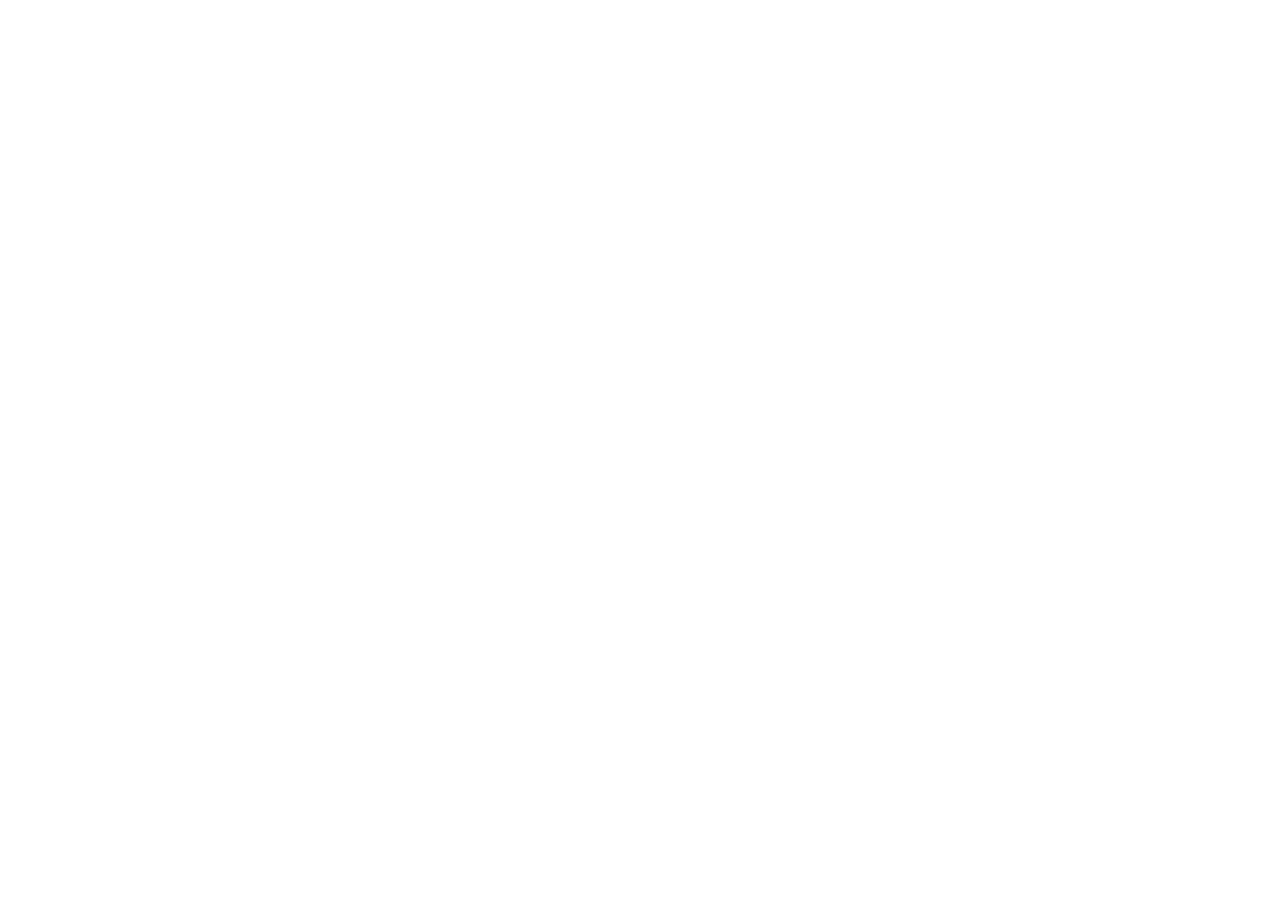
==== pag1.html @ 14f10af4 "pag1 - Artur" ====
<!DOCTYPE html>
<html lang="pt-br">
<head>
    <!-- Artur -->
    <meta charset="UTF-8">
    <meta name="viewport" content="width=device-width, initial-scale=1.0">
    <title>Document</title>
    <link href="https://cdn.jsdelivr.net/npm/bootstrap@5.3.8/dist/css/bootstrap.min.css" rel="stylesheet" integrity="sha384-sRIl4kxILFvY47J16cr9ZwB07vP4J8+LH7qKQnuqkuIAvNWLzeN8tE5YBujZqJLB" crossorigin="anonymous">
    <script src="https://cdn.jsdelivr.net/npm/bootstrap@5.3.8/dist/js/bootstrap.bundle.min.js" integrity="sha384-FKyoEForCGlyvwx9Hj09JcYn3nv7wiPVlz7YYwJrWVcXK/BmnVDxM+D2scQbITxI" crossorigin="anonymous"></script>
</head>
<body>
    
</body>
</html>
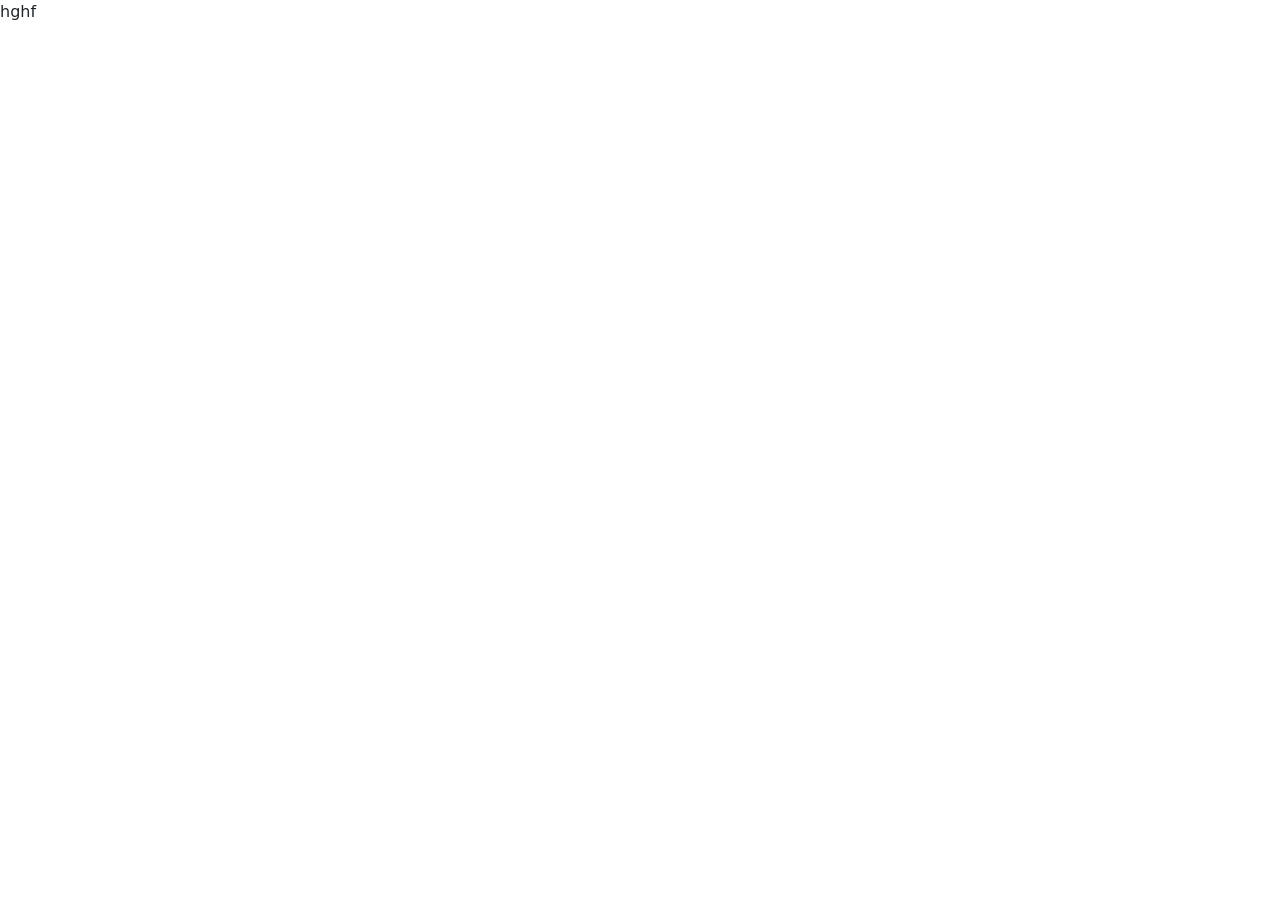
==== commit d8b58a1f: "teste" ====
--- a/pag1.html
+++ b/pag1.html
@@ -5,6 +5,7 @@
     <meta charset="UTF-8">
     <meta name="viewport" content="width=device-width, initial-scale=1.0">
     <title>Document</title>
+    <p>hghf</p>
     <link href="https://cdn.jsdelivr.net/npm/bootstrap@5.3.8/dist/css/bootstrap.min.css" rel="stylesheet" integrity="sha384-sRIl4kxILFvY47J16cr9ZwB07vP4J8+LH7qKQnuqkuIAvNWLzeN8tE5YBujZqJLB" crossorigin="anonymous">
     <script src="https://cdn.jsdelivr.net/npm/bootstrap@5.3.8/dist/js/bootstrap.bundle.min.js" integrity="sha384-FKyoEForCGlyvwx9Hj09JcYn3nv7wiPVlz7YYwJrWVcXK/BmnVDxM+D2scQbITxI" crossorigin="anonymous"></script>
 </head>
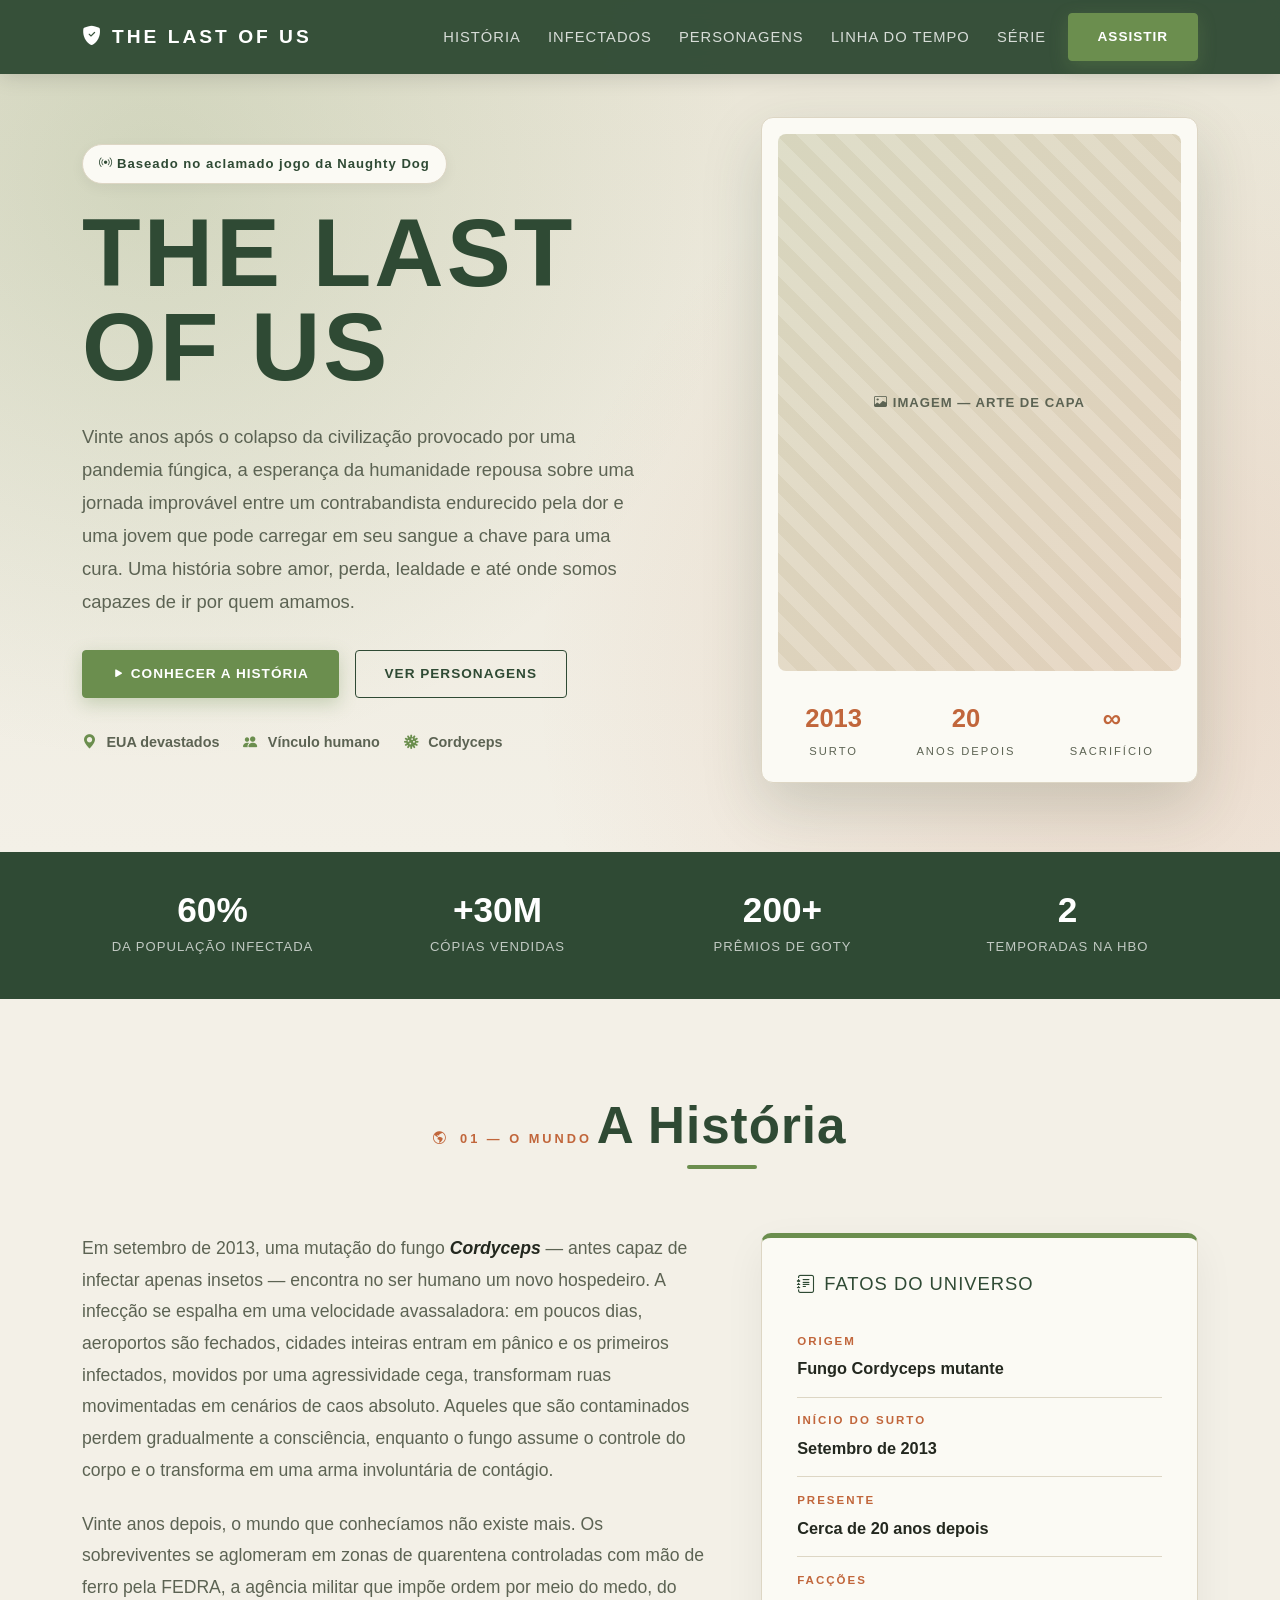
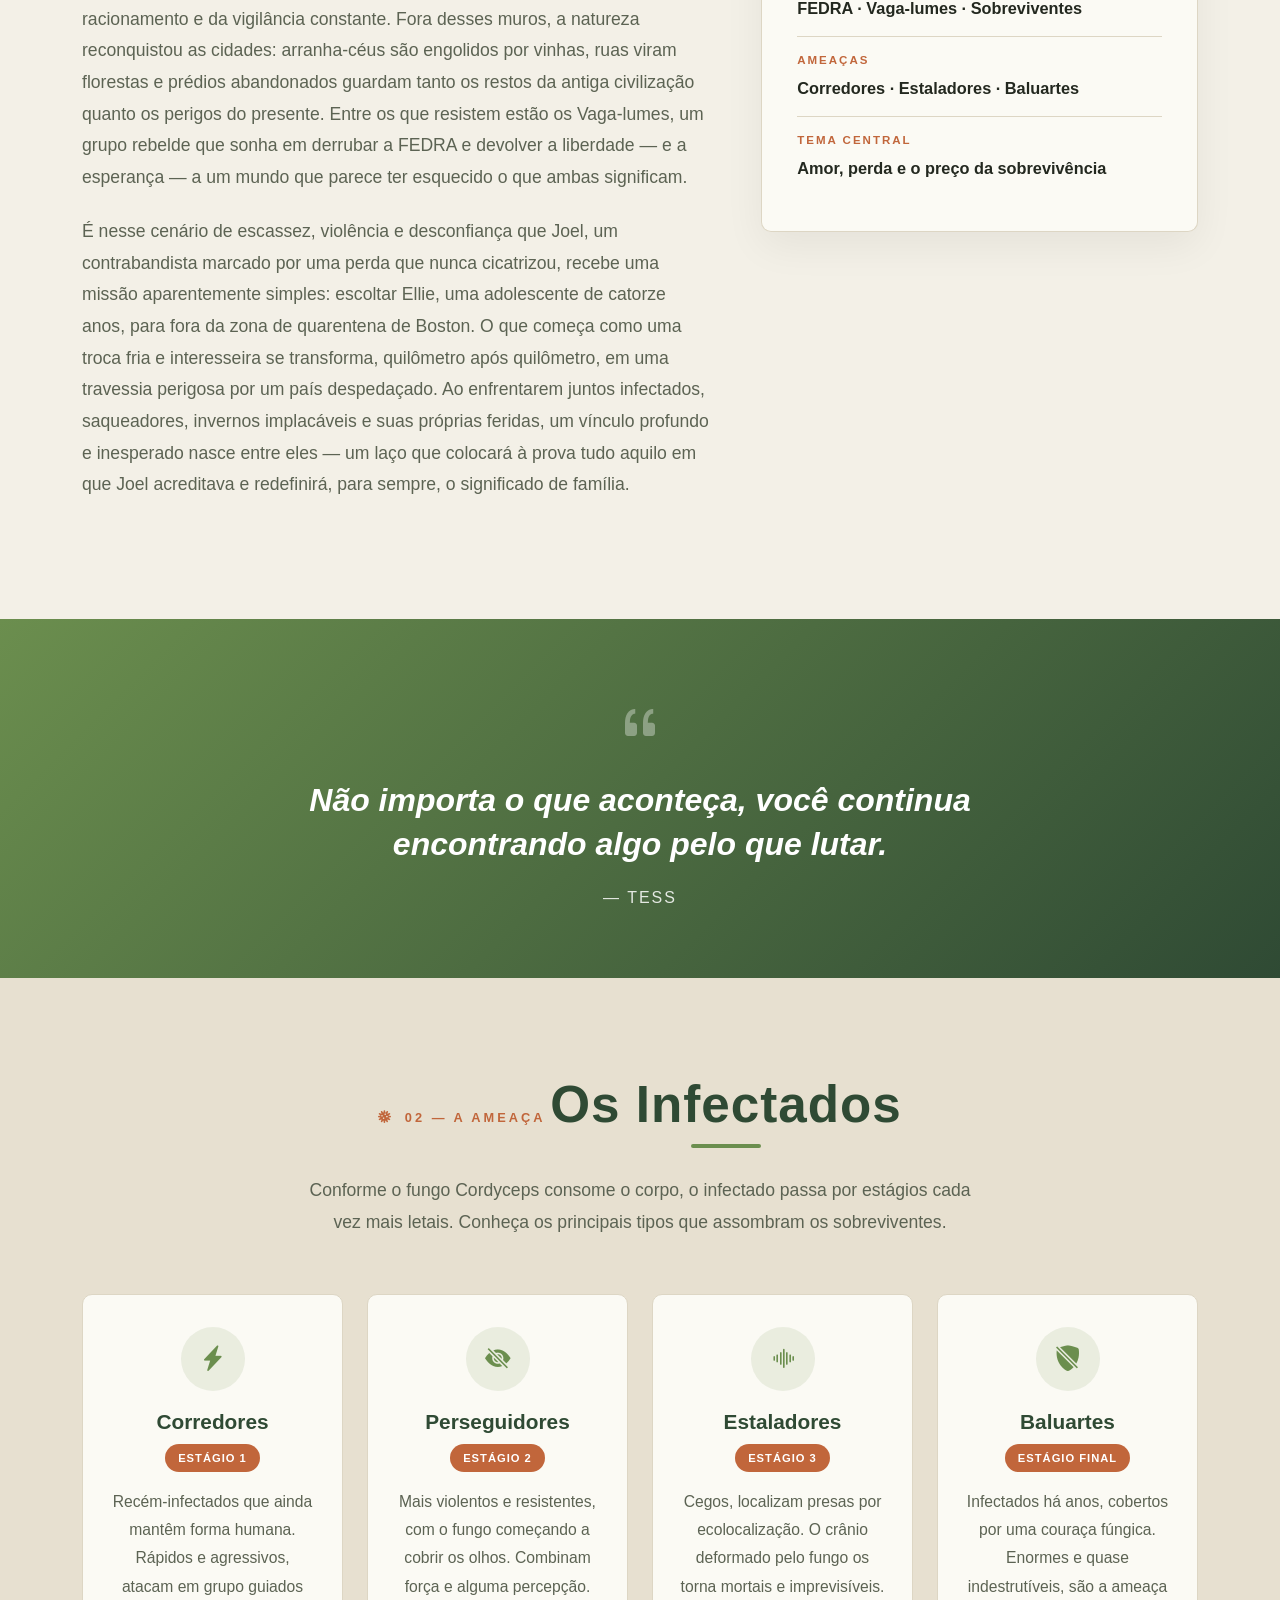
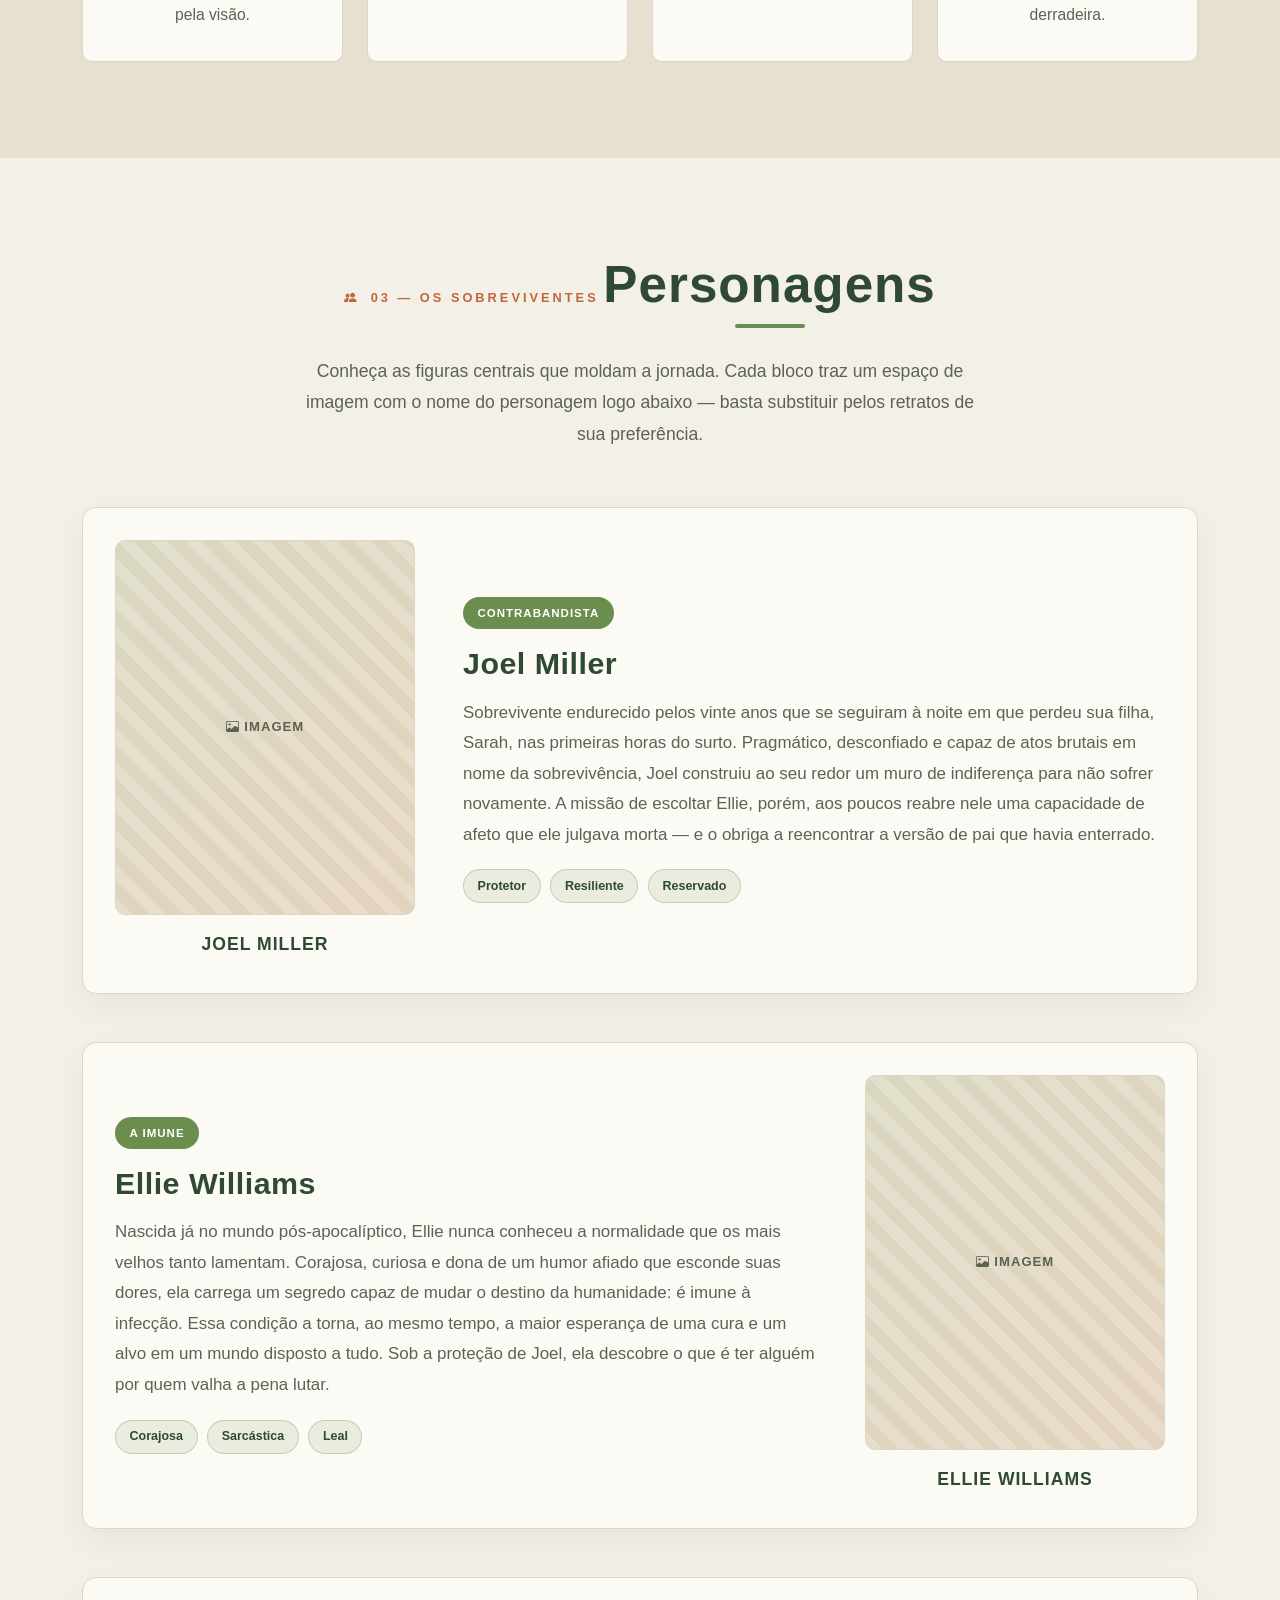
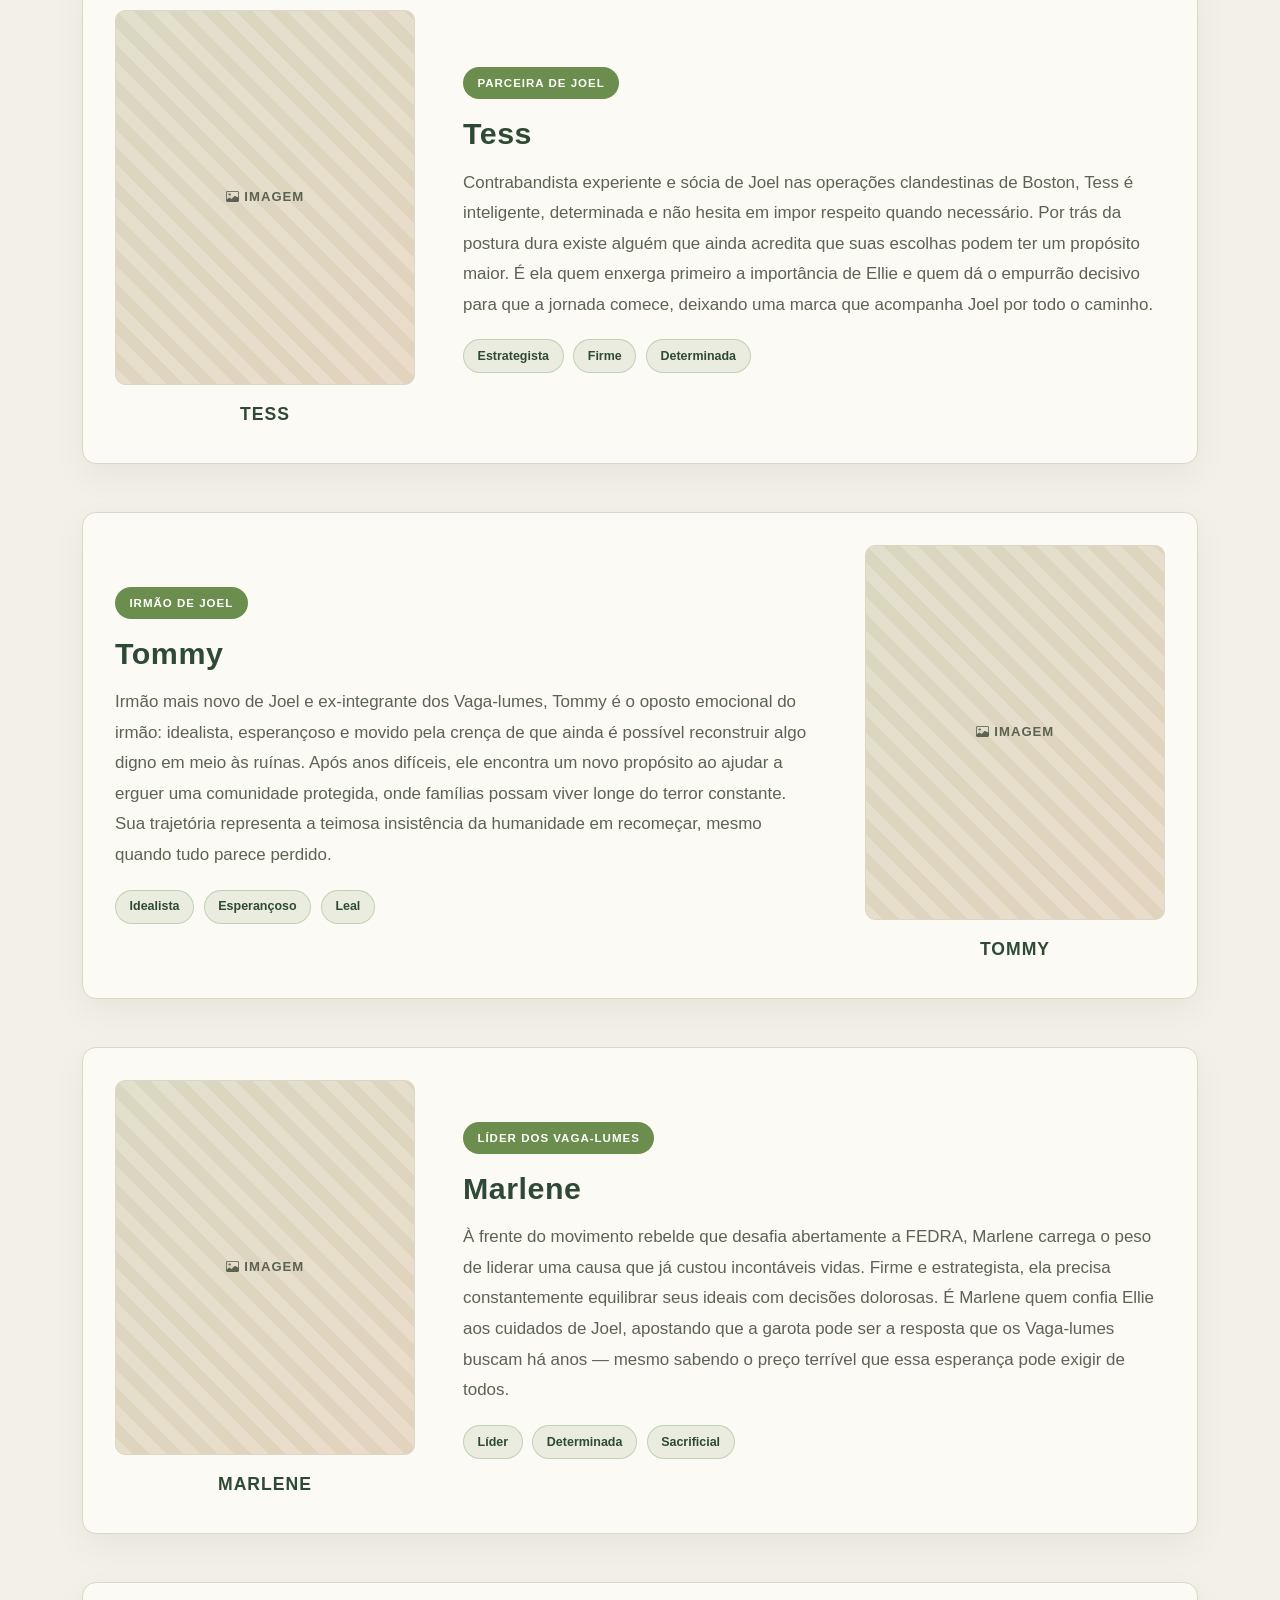
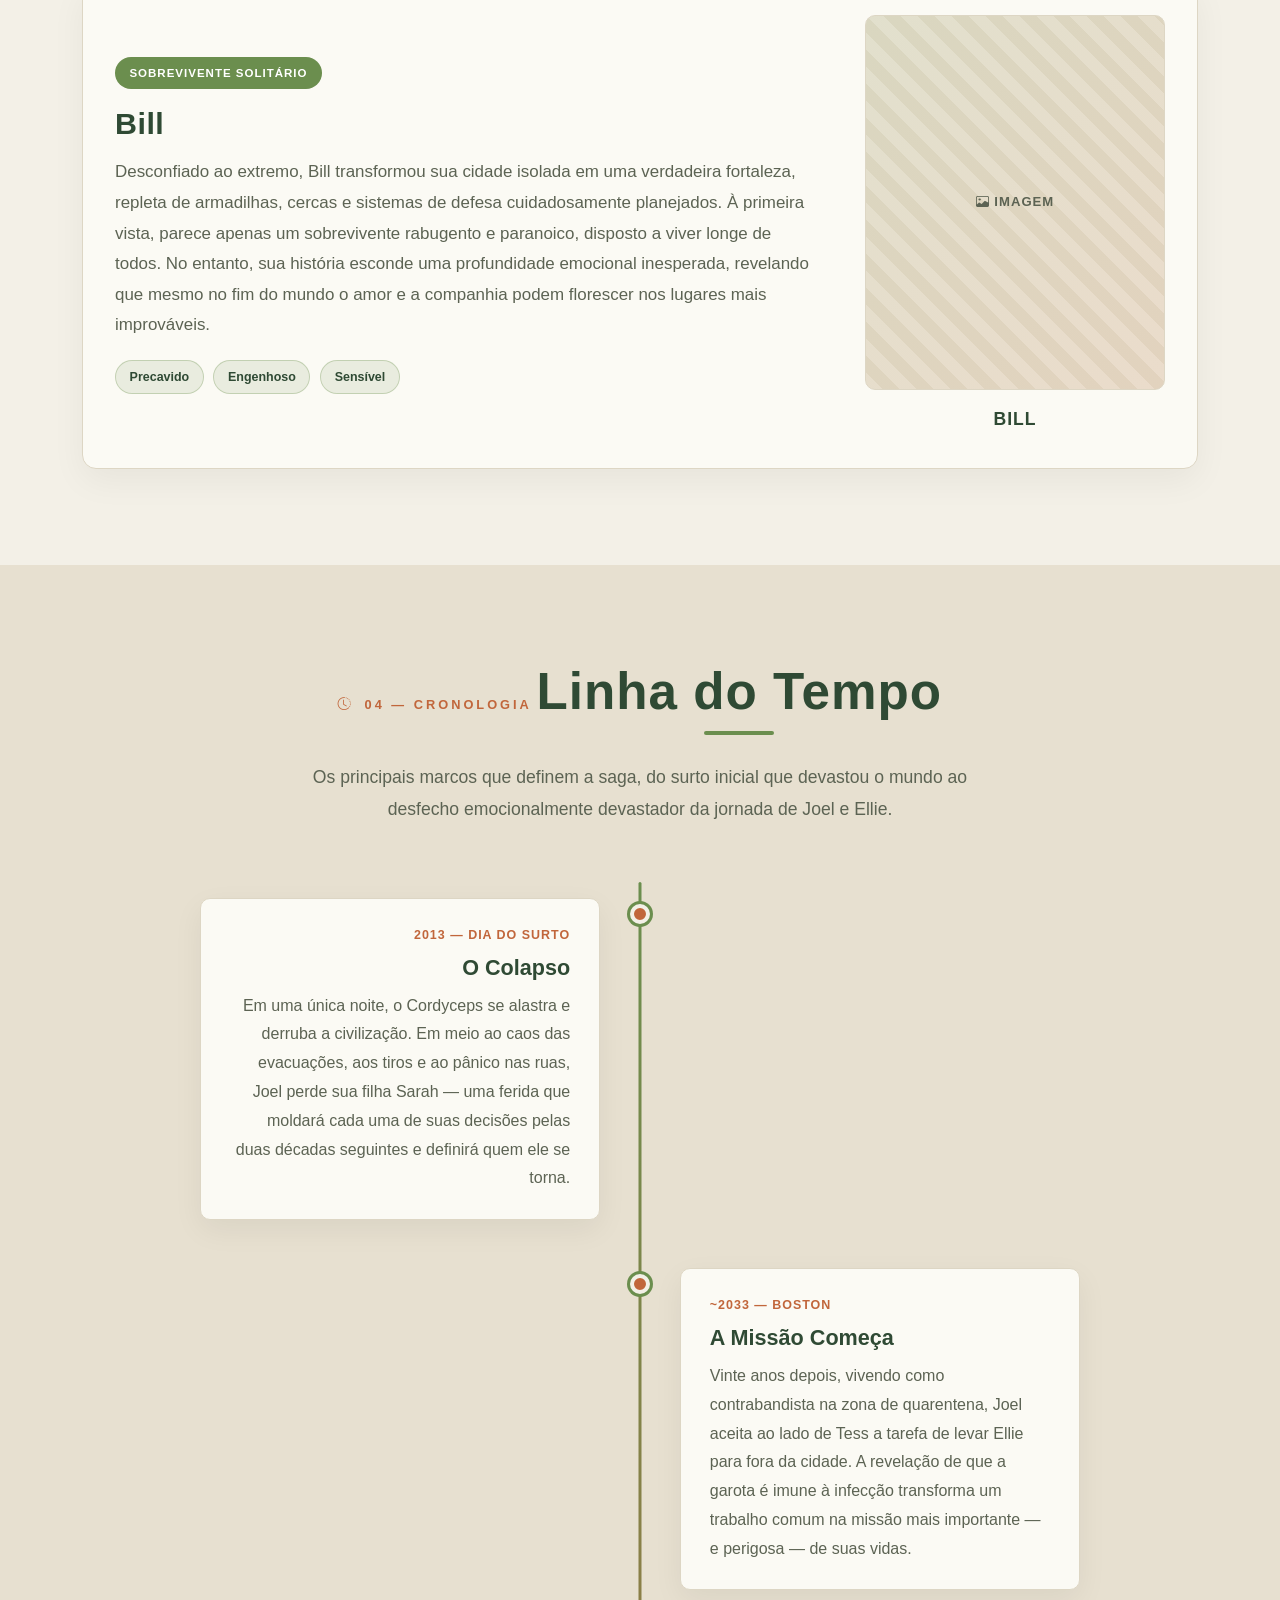
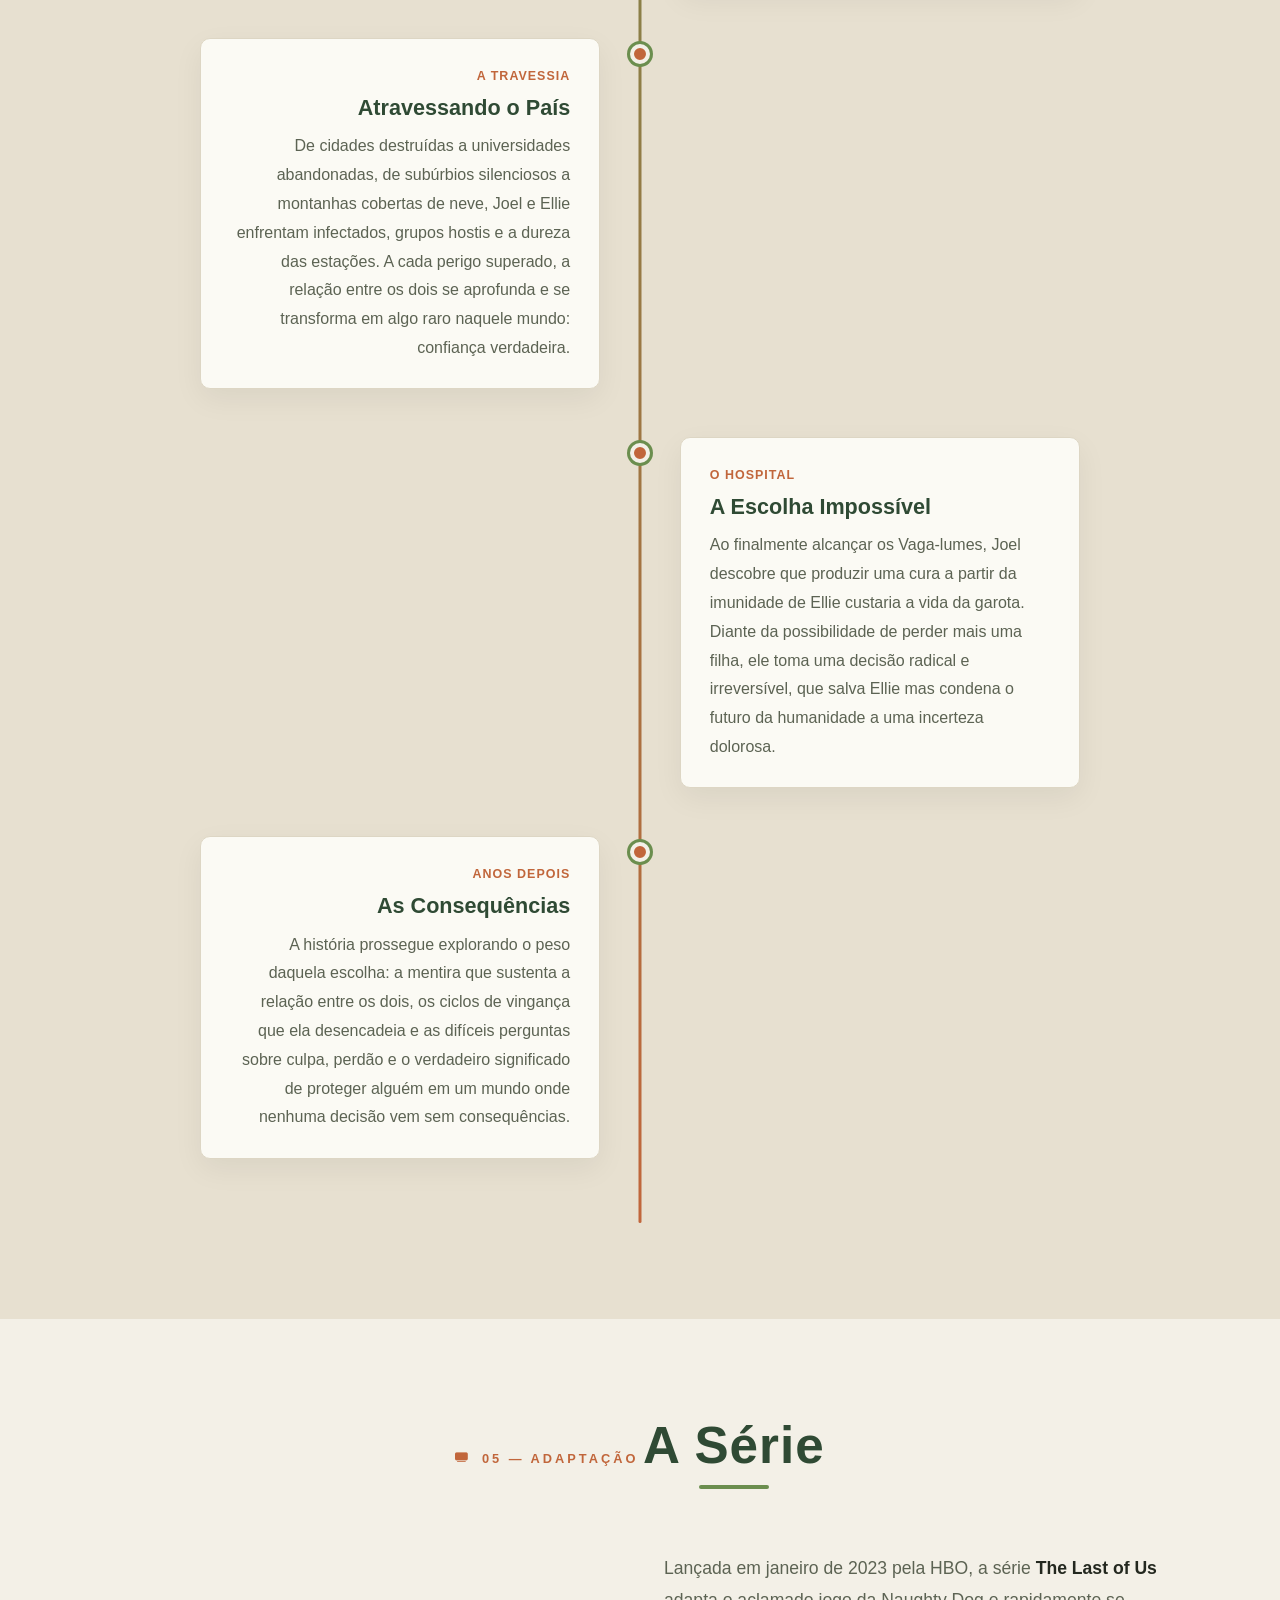
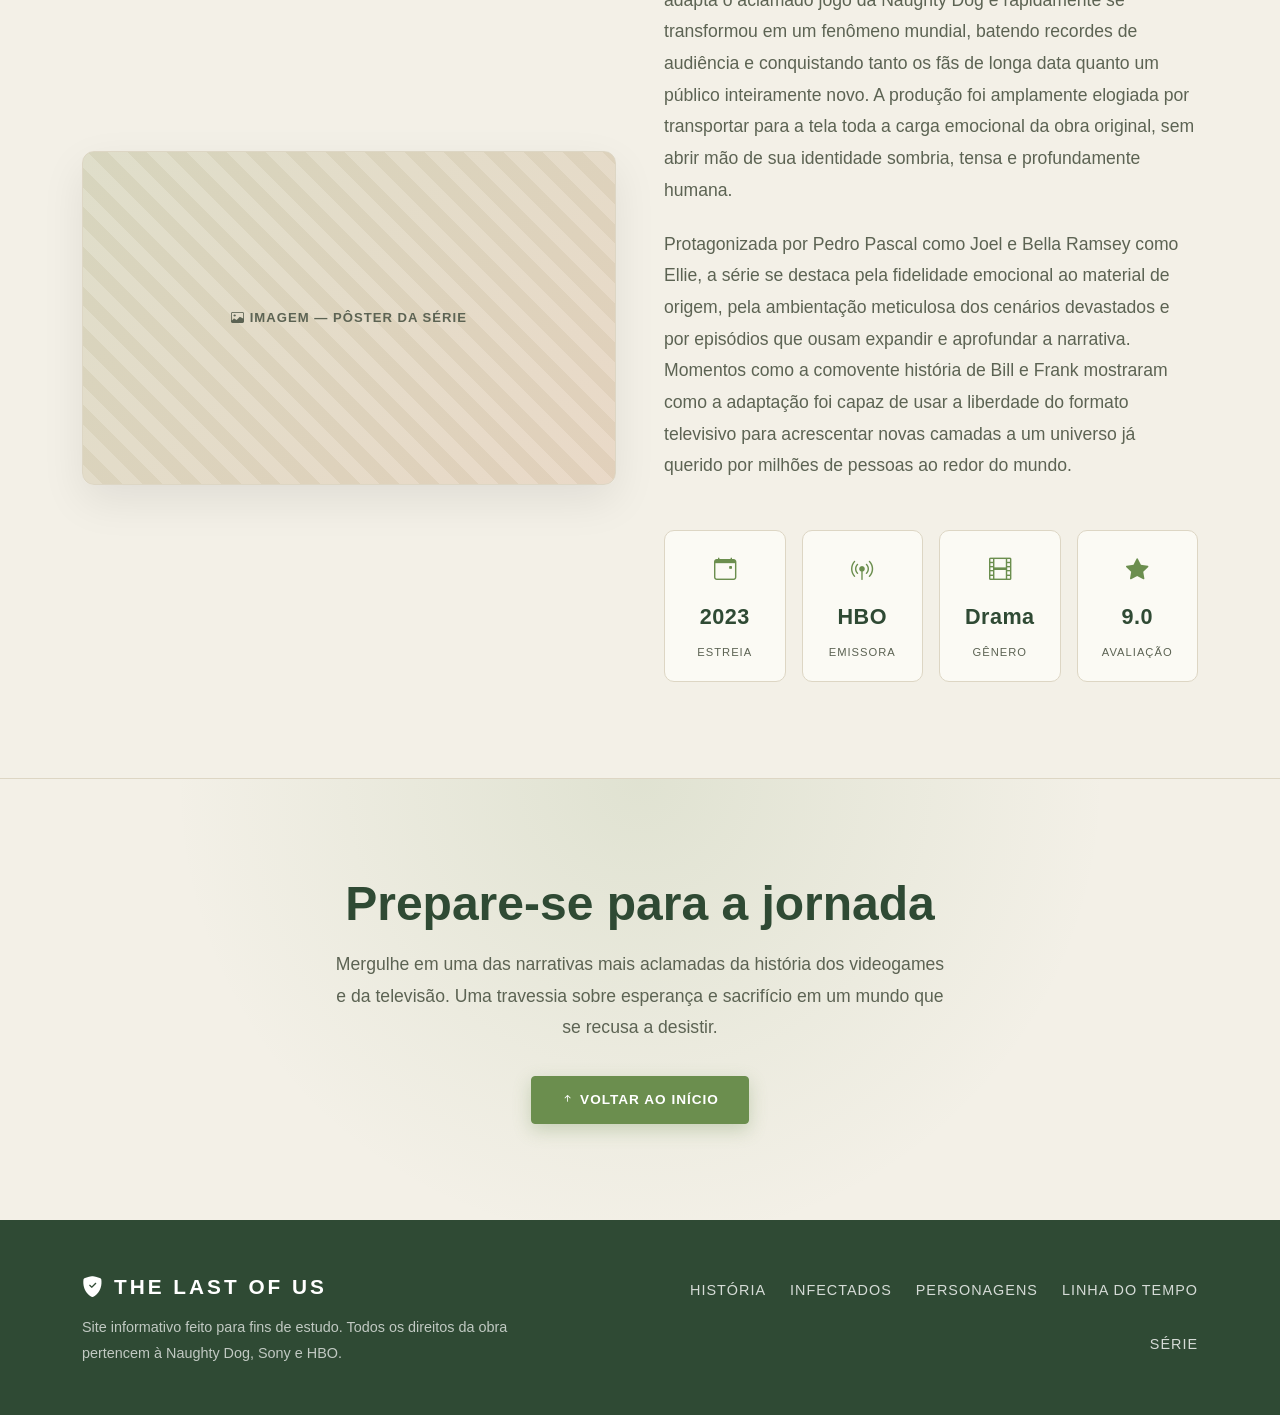
==== commit adbe39bd: "falta terminar" ====
--- a/pag1.html
+++ b/pag1.html
@@ -4,12 +4,563 @@
     <!-- Artur -->
     <meta charset="UTF-8">
     <meta name="viewport" content="width=device-width, initial-scale=1.0">
-    <title>Document</title>
-    <p>hghf</p>
+    <title>The Last of Us — Personagens, História, Linha do Tempo e Série</title>
     <link href="https://cdn.jsdelivr.net/npm/bootstrap@5.3.8/dist/css/bootstrap.min.css" rel="stylesheet" integrity="sha384-sRIl4kxILFvY47J16cr9ZwB07vP4J8+LH7qKQnuqkuIAvNWLzeN8tE5YBujZqJLB" crossorigin="anonymous">
-    <script src="https://cdn.jsdelivr.net/npm/bootstrap@5.3.8/dist/js/bootstrap.bundle.min.js" integrity="sha384-FKyoEForCGlyvwx9Hj09JcYn3nv7wiPVlz7YYwJrWVcXK/BmnVDxM+D2scQbITxI" crossorigin="anonymous"></script>
+    <link href="https://cdn.jsdelivr.net/npm/bootstrap-icons@1.11.3/font/bootstrap-icons.min.css" rel="stylesheet">
+    <link href="artur.css" rel="stylesheet">
 </head>
 <body>
-    
+
+    <!-- ===================== NAVBAR ===================== -->
+    <nav class="navbar navbar-expand-lg fixed-top tlou-navbar">
+        <div class="container">
+            <a class="navbar-brand tlou-brand" href="#inicio">
+                <i class="bi bi-shield-fill-check me-2"></i>THE LAST OF US
+            </a>
+            <button class="navbar-toggler" type="button" data-bs-toggle="collapse" data-bs-target="#menuPrincipal" aria-controls="menuPrincipal" aria-expanded="false" aria-label="Abrir menu">
+                <span class="navbar-toggler-icon"></span>
+            </button>
+            <div class="collapse navbar-collapse" id="menuPrincipal">
+                <ul class="navbar-nav ms-auto align-items-lg-center">
+                    <li class="nav-item"><a class="nav-link" href="#historia">História</a></li>
+                    <li class="nav-item"><a class="nav-link" href="#infectados">Infectados</a></li>
+                    <li class="nav-item"><a class="nav-link" href="#personagens">Personagens</a></li>
+                    <li class="nav-item"><a class="nav-link" href="#cronologia">Linha do Tempo</a></li>
+                    <li class="nav-item"><a class="nav-link" href="#serie">Série</a></li>
+                    <li class="nav-item ms-lg-2"><a class="btn tlou-btn-primary btn-sm" href="#serie">Assistir</a></li>
+                </ul>
+            </div>
+        </div>
+    </nav>
+
+    <!-- ===================== HERO / INÍCIO ===================== -->
+    <header id="inicio" class="tlou-hero">
+        <div class="container">
+            <div class="row align-items-center g-5 tlou-hero-row">
+                <div class="col-lg-7">
+                    <span class="tlou-badge"><i class="bi bi-broadcast me-1"></i> Baseado no aclamado jogo da Naughty Dog</span>
+                    <h1 class="tlou-hero-title">THE LAST<br>OF US</h1>
+                    <p class="tlou-hero-subtitle">
+                        Vinte anos após o colapso da civilização provocado por uma pandemia fúngica, a esperança
+                        da humanidade repousa sobre uma jornada improvável entre um contrabandista endurecido pela
+                        dor e uma jovem que pode carregar em seu sangue a chave para uma cura. Uma história sobre
+                        amor, perda, lealdade e até onde somos capazes de ir por quem amamos.
+                    </p>
+                    <div class="tlou-hero-actions">
+                        <a href="#historia" class="btn tlou-btn-primary"><i class="bi bi-play-fill me-1"></i> Conhecer a História</a>
+                        <a href="#personagens" class="btn tlou-btn-ghost">Ver Personagens</a>
+                    </div>
+                    <div class="tlou-hero-tags">
+                        <span><i class="bi bi-geo-alt-fill"></i> EUA devastados</span>
+                        <span><i class="bi bi-people-fill"></i> Vínculo humano</span>
+                        <span><i class="bi bi-virus"></i> Cordyceps</span>
+                    </div>
+                </div>
+                <div class="col-lg-5">
+                    <div class="tlou-hero-card">
+                        <div class="tlou-hero-card-img">
+                            <span class="tlou-char-placeholder"><i class="bi bi-image"></i> Imagem — Arte de Capa</span>
+                        </div>
+                        <div class="tlou-hero-card-meta">
+                            <div>
+                                <span class="tlou-meta-num">2013</span>
+                                <span class="tlou-meta-label">Surto</span>
+                            </div>
+                            <div>
+                                <span class="tlou-meta-num">20</span>
+                                <span class="tlou-meta-label">Anos depois</span>
+                            </div>
+                            <div>
+                                <span class="tlou-meta-num">&#8734;</span>
+                                <span class="tlou-meta-label">Sacrifício</span>
+                            </div>
+                        </div>
+                    </div>
+                </div>
+            </div>
+        </div>
+    </header>
+
+    <!-- ===================== FAIXA DE ESTATÍSTICAS ===================== -->
+    <section class="tlou-statband">
+        <div class="container">
+            <div class="row text-center g-4">
+                <div class="col-6 col-md-3">
+                    <span class="tlou-statband-num">60%</span>
+                    <span class="tlou-statband-label">da população infectada</span>
+                </div>
+                <div class="col-6 col-md-3">
+                    <span class="tlou-statband-num">+30M</span>
+                    <span class="tlou-statband-label">cópias vendidas</span>
+                </div>
+                <div class="col-6 col-md-3">
+                    <span class="tlou-statband-num">200+</span>
+                    <span class="tlou-statband-label">prêmios de GOTY</span>
+                </div>
+                <div class="col-6 col-md-3">
+                    <span class="tlou-statband-num">2</span>
+                    <span class="tlou-statband-label">temporadas na HBO</span>
+                </div>
+            </div>
+        </div>
+    </section>
+
+    <!-- ===================== HISTÓRIA ===================== -->
+    <section id="historia" class="tlou-section">
+        <div class="container">
+            <div class="tlou-section-head">
+                <span class="tlou-eyebrow"><i class="bi bi-globe-americas me-1"></i> 01 — O Mundo</span>
+                <h2 class="tlou-section-title">A História</h2>
+            </div>
+
+            <div class="row g-5 align-items-start">
+                <div class="col-lg-7">
+                    <p class="tlou-text">
+                        Em setembro de 2013, uma mutação do fungo <em>Cordyceps</em> — antes capaz de infectar apenas
+                        insetos — encontra no ser humano um novo hospedeiro. A infecção se espalha em uma velocidade
+                        avassaladora: em poucos dias, aeroportos são fechados, cidades inteiras entram em pânico e os
+                        primeiros infectados, movidos por uma agressividade cega, transformam ruas movimentadas em
+                        cenários de caos absoluto. Aqueles que são contaminados perdem gradualmente a consciência,
+                        enquanto o fungo assume o controle do corpo e o transforma em uma arma involuntária de contágio.
+                    </p>
+                    <p class="tlou-text">
+                        Vinte anos depois, o mundo que conhecíamos não existe mais. Os sobreviventes se aglomeram em
+                        zonas de quarentena controladas com mão de ferro pela FEDRA, a agência militar que impõe ordem
+                        por meio do medo, do racionamento e da vigilância constante. Fora desses muros, a natureza
+                        reconquistou as cidades: arranha-céus são engolidos por vinhas, ruas viram florestas e prédios
+                        abandonados guardam tanto os restos da antiga civilização quanto os perigos do presente. Entre
+                        os que resistem estão os Vaga-lumes, um grupo rebelde que sonha em derrubar a FEDRA e devolver
+                        a liberdade — e a esperança — a um mundo que parece ter esquecido o que ambas significam.
+                    </p>
+                    <p class="tlou-text">
+                        É nesse cenário de escassez, violência e desconfiança que Joel, um contrabandista marcado por
+                        uma perda que nunca cicatrizou, recebe uma missão aparentemente simples: escoltar Ellie, uma
+                        adolescente de catorze anos, para fora da zona de quarentena de Boston. O que começa como uma
+                        troca fria e interesseira se transforma, quilômetro após quilômetro, em uma travessia perigosa
+                        por um país despedaçado. Ao enfrentarem juntos infectados, saqueadores, invernos implacáveis e
+                        suas próprias feridas, um vínculo profundo e inesperado nasce entre eles — um laço que colocará
+                        à prova tudo aquilo em que Joel acreditava e redefinirá, para sempre, o significado de família.
+                    </p>
+                </div>
+                <div class="col-lg-5">
+                    <div class="tlou-story-facts">
+                        <h3 class="tlou-facts-title"><i class="bi bi-journal-text me-2"></i>Fatos do Universo</h3>
+                        <ul class="tlou-facts-list">
+                            <li><span>Origem</span> Fungo Cordyceps mutante</li>
+                            <li><span>Início do surto</span> Setembro de 2013</li>
+                            <li><span>Presente</span> Cerca de 20 anos depois</li>
+                            <li><span>Facções</span> FEDRA · Vaga-lumes · Sobreviventes</li>
+                            <li><span>Ameaças</span> Corredores · Estaladores · Baluartes</li>
+                            <li><span>Tema central</span> Amor, perda e o preço da sobrevivência</li>
+                        </ul>
+                    </div>
+                </div>
+            </div>
+        </div>
+    </section>
+
+    <!-- ===================== CITAÇÃO ===================== -->
+    <section class="tlou-quote-band">
+        <div class="container">
+            <blockquote class="tlou-quote">
+                <i class="bi bi-quote tlou-quote-mark"></i>
+                <p>Não importa o que aconteça, você continua encontrando algo pelo que lutar.</p>
+                <cite>— Tess</cite>
+            </blockquote>
+        </div>
+    </section>
+
+    <!-- ===================== INFECTADOS (nova seção) ===================== -->
+    <section id="infectados" class="tlou-section tlou-section-alt">
+        <div class="container">
+            <div class="tlou-section-head">
+                <span class="tlou-eyebrow"><i class="bi bi-virus me-1"></i> 02 — A Ameaça</span>
+                <h2 class="tlou-section-title">Os Infectados</h2>
+                <p class="tlou-section-desc mx-auto">
+                    Conforme o fungo Cordyceps consome o corpo, o infectado passa por estágios cada vez mais letais.
+                    Conheça os principais tipos que assombram os sobreviventes.
+                </p>
+            </div>
+
+            <div class="row g-4">
+                <div class="col-md-6 col-lg-3">
+                    <div class="tlou-infected-card">
+                        <div class="tlou-infected-icon"><i class="bi bi-lightning-charge-fill"></i></div>
+                        <h3>Corredores</h3>
+                        <span class="tlou-infected-stage">Estágio 1</span>
+                        <p>Recém-infectados que ainda mantêm forma humana. Rápidos e agressivos, atacam em grupo guiados pela visão.</p>
+                    </div>
+                </div>
+                <div class="col-md-6 col-lg-3">
+                    <div class="tlou-infected-card">
+                        <div class="tlou-infected-icon"><i class="bi bi-eye-slash-fill"></i></div>
+                        <h3>Perseguidores</h3>
+                        <span class="tlou-infected-stage">Estágio 2</span>
+                        <p>Mais violentos e resistentes, com o fungo começando a cobrir os olhos. Combinam força e alguma percepção.</p>
+                    </div>
+                </div>
+                <div class="col-md-6 col-lg-3">
+                    <div class="tlou-infected-card">
+                        <div class="tlou-infected-icon"><i class="bi bi-soundwave"></i></div>
+                        <h3>Estaladores</h3>
+                        <span class="tlou-infected-stage">Estágio 3</span>
+                        <p>Cegos, localizam presas por ecolocalização. O crânio deformado pelo fungo os torna mortais e imprevisíveis.</p>
+                    </div>
+                </div>
+                <div class="col-md-6 col-lg-3">
+                    <div class="tlou-infected-card">
+                        <div class="tlou-infected-icon"><i class="bi bi-shield-slash-fill"></i></div>
+                        <h3>Baluartes</h3>
+                        <span class="tlou-infected-stage">Estágio Final</span>
+                        <p>Infectados há anos, cobertos por uma couraça fúngica. Enormes e quase indestrutíveis, são a ameaça derradeira.</p>
+                    </div>
+                </div>
+            </div>
+        </div>
+    </section>
+
+    <!-- ===================== PERSONAGENS (faixas horizontais alternadas) ===================== -->
+    <section id="personagens" class="tlou-section">
+        <div class="container">
+            <div class="tlou-section-head">
+                <span class="tlou-eyebrow"><i class="bi bi-people-fill me-1"></i> 03 — Os Sobreviventes</span>
+                <h2 class="tlou-section-title">Personagens</h2>
+                <p class="tlou-section-desc mx-auto">
+                    Conheça as figuras centrais que moldam a jornada. Cada bloco traz um espaço de imagem com o nome
+                    do personagem logo abaixo — basta substituir pelos retratos de sua preferência.
+                </p>
+            </div>
+
+            <div class="tlou-char-list">
+
+                <!-- Personagem -->
+                <article class="tlou-char-row">
+                    <div class="tlou-char-media">
+                        <div class="tlou-char-img">
+                            <span class="tlou-char-placeholder"><i class="bi bi-image"></i> Imagem</span>
+                        </div>
+                        <p class="tlou-char-caption">Joel Miller</p>
+                    </div>
+                    <div class="tlou-char-info">
+                        <span class="tlou-char-role">Contrabandista</span>
+                        <h3 class="tlou-char-name">Joel Miller</h3>
+                        <p class="tlou-char-desc">
+                            Sobrevivente endurecido pelos vinte anos que se seguiram à noite em que perdeu sua filha,
+                            Sarah, nas primeiras horas do surto. Pragmático, desconfiado e capaz de atos brutais em
+                            nome da sobrevivência, Joel construiu ao seu redor um muro de indiferença para não sofrer
+                            novamente. A missão de escoltar Ellie, porém, aos poucos reabre nele uma capacidade de
+                            afeto que ele julgava morta — e o obriga a reencontrar a versão de pai que havia enterrado.
+                        </p>
+                        <div class="tlou-char-traits">
+                            <span>Protetor</span><span>Resiliente</span><span>Reservado</span>
+                        </div>
+                    </div>
+                </article>
+
+                <article class="tlou-char-row tlou-char-row-reverse">
+                    <div class="tlou-char-media">
+                        <div class="tlou-char-img">
+                            <span class="tlou-char-placeholder"><i class="bi bi-image"></i> Imagem</span>
+                        </div>
+                        <p class="tlou-char-caption">Ellie Williams</p>
+                    </div>
+                    <div class="tlou-char-info">
+                        <span class="tlou-char-role">A Imune</span>
+                        <h3 class="tlou-char-name">Ellie Williams</h3>
+                        <p class="tlou-char-desc">
+                            Nascida já no mundo pós-apocalíptico, Ellie nunca conheceu a normalidade que os mais velhos
+                            tanto lamentam. Corajosa, curiosa e dona de um humor afiado que esconde suas dores, ela
+                            carrega um segredo capaz de mudar o destino da humanidade: é imune à infecção. Essa condição
+                            a torna, ao mesmo tempo, a maior esperança de uma cura e um alvo em um mundo disposto a tudo.
+                            Sob a proteção de Joel, ela descobre o que é ter alguém por quem valha a pena lutar.
+                        </p>
+                        <div class="tlou-char-traits">
+                            <span>Corajosa</span><span>Sarcástica</span><span>Leal</span>
+                        </div>
+                    </div>
+                </article>
+
+                <article class="tlou-char-row">
+                    <div class="tlou-char-media">
+                        <div class="tlou-char-img">
+                            <span class="tlou-char-placeholder"><i class="bi bi-image"></i> Imagem</span>
+                        </div>
+                        <p class="tlou-char-caption">Tess</p>
+                    </div>
+                    <div class="tlou-char-info">
+                        <span class="tlou-char-role">Parceira de Joel</span>
+                        <h3 class="tlou-char-name">Tess</h3>
+                        <p class="tlou-char-desc">
+                            Contrabandista experiente e sócia de Joel nas operações clandestinas de Boston, Tess é
+                            inteligente, determinada e não hesita em impor respeito quando necessário. Por trás da
+                            postura dura existe alguém que ainda acredita que suas escolhas podem ter um propósito
+                            maior. É ela quem enxerga primeiro a importância de Ellie e quem dá o empurrão decisivo
+                            para que a jornada comece, deixando uma marca que acompanha Joel por todo o caminho.
+                        </p>
+                        <div class="tlou-char-traits">
+                            <span>Estrategista</span><span>Firme</span><span>Determinada</span>
+                        </div>
+                    </div>
+                </article>
+
+                <article class="tlou-char-row tlou-char-row-reverse">
+                    <div class="tlou-char-media">
+                        <div class="tlou-char-img">
+                            <span class="tlou-char-placeholder"><i class="bi bi-image"></i> Imagem</span>
+                        </div>
+                        <p class="tlou-char-caption">Tommy</p>
+                    </div>
+                    <div class="tlou-char-info">
+                        <span class="tlou-char-role">Irmão de Joel</span>
+                        <h3 class="tlou-char-name">Tommy</h3>
+                        <p class="tlou-char-desc">
+                            Irmão mais novo de Joel e ex-integrante dos Vaga-lumes, Tommy é o oposto emocional do irmão:
+                            idealista, esperançoso e movido pela crença de que ainda é possível reconstruir algo digno
+                            em meio às ruínas. Após anos difíceis, ele encontra um novo propósito ao ajudar a erguer uma
+                            comunidade protegida, onde famílias possam viver longe do terror constante. Sua trajetória
+                            representa a teimosa insistência da humanidade em recomeçar, mesmo quando tudo parece perdido.
+                        </p>
+                        <div class="tlou-char-traits">
+                            <span>Idealista</span><span>Esperançoso</span><span>Leal</span>
+                        </div>
+                    </div>
+                </article>
+
+                <article class="tlou-char-row">
+                    <div class="tlou-char-media">
+                        <div class="tlou-char-img">
+                            <span class="tlou-char-placeholder"><i class="bi bi-image"></i> Imagem</span>
+                        </div>
+                        <p class="tlou-char-caption">Marlene</p>
+                    </div>
+                    <div class="tlou-char-info">
+                        <span class="tlou-char-role">Líder dos Vaga-lumes</span>
+                        <h3 class="tlou-char-name">Marlene</h3>
+                        <p class="tlou-char-desc">
+                            À frente do movimento rebelde que desafia abertamente a FEDRA, Marlene carrega o peso de
+                            liderar uma causa que já custou incontáveis vidas. Firme e estrategista, ela precisa
+                            constantemente equilibrar seus ideais com decisões dolorosas. É Marlene quem confia Ellie
+                            aos cuidados de Joel, apostando que a garota pode ser a resposta que os Vaga-lumes buscam
+                            há anos — mesmo sabendo o preço terrível que essa esperança pode exigir de todos.
+                        </p>
+                        <div class="tlou-char-traits">
+                            <span>Líder</span><span>Determinada</span><span>Sacrificial</span>
+                        </div>
+                    </div>
+                </article>
+
+                <article class="tlou-char-row tlou-char-row-reverse">
+                    <div class="tlou-char-media">
+                        <div class="tlou-char-img">
+                            <span class="tlou-char-placeholder"><i class="bi bi-image"></i> Imagem</span>
+                        </div>
+                        <p class="tlou-char-caption">Bill</p>
+                    </div>
+                    <div class="tlou-char-info">
+                        <span class="tlou-char-role">Sobrevivente Solitário</span>
+                        <h3 class="tlou-char-name">Bill</h3>
+                        <p class="tlou-char-desc">
+                            Desconfiado ao extremo, Bill transformou sua cidade isolada em uma verdadeira fortaleza,
+                            repleta de armadilhas, cercas e sistemas de defesa cuidadosamente planejados. À primeira
+                            vista, parece apenas um sobrevivente rabugento e paranoico, disposto a viver longe de todos.
+                            No entanto, sua história esconde uma profundidade emocional inesperada, revelando que mesmo
+                            no fim do mundo o amor e a companhia podem florescer nos lugares mais improváveis.
+                        </p>
+                        <div class="tlou-char-traits">
+                            <span>Precavido</span><span>Engenhoso</span><span>Sensível</span>
+                        </div>
+                    </div>
+                </article>
+
+            </div>
+        </div>
+    </section>
+
+    <!-- ===================== LINHA DO TEMPO (zigue-zague) ===================== -->
+    <section id="cronologia" class="tlou-section tlou-section-alt">
+        <div class="container">
+            <div class="tlou-section-head">
+                <span class="tlou-eyebrow"><i class="bi bi-clock-history me-1"></i> 04 — Cronologia</span>
+                <h2 class="tlou-section-title">Linha do Tempo</h2>
+                <p class="tlou-section-desc mx-auto">
+                    Os principais marcos que definem a saga, do surto inicial que devastou o mundo ao desfecho
+                    emocionalmente devastador da jornada de Joel e Ellie.
+                </p>
+            </div>
+
+            <div class="tlou-timeline">
+                <div class="tlou-timeline-item">
+                    <div class="tlou-timeline-marker"></div>
+                    <div class="tlou-timeline-content">
+                        <span class="tlou-timeline-year">2013 — Dia do Surto</span>
+                        <h3>O Colapso</h3>
+                        <p>
+                            Em uma única noite, o Cordyceps se alastra e derruba a civilização. Em meio ao caos das
+                            evacuações, aos tiros e ao pânico nas ruas, Joel perde sua filha Sarah — uma ferida que
+                            moldará cada uma de suas decisões pelas duas décadas seguintes e definirá quem ele se torna.
+                        </p>
+                    </div>
+                </div>
+
+                <div class="tlou-timeline-item">
+                    <div class="tlou-timeline-marker"></div>
+                    <div class="tlou-timeline-content">
+                        <span class="tlou-timeline-year">~2033 — Boston</span>
+                        <h3>A Missão Começa</h3>
+                        <p>
+                            Vinte anos depois, vivendo como contrabandista na zona de quarentena, Joel aceita ao lado
+                            de Tess a tarefa de levar Ellie para fora da cidade. A revelação de que a garota é imune à
+                            infecção transforma um trabalho comum na missão mais importante — e perigosa — de suas vidas.
+                        </p>
+                    </div>
+                </div>
+
+                <div class="tlou-timeline-item">
+                    <div class="tlou-timeline-marker"></div>
+                    <div class="tlou-timeline-content">
+                        <span class="tlou-timeline-year">A Travessia</span>
+                        <h3>Atravessando o País</h3>
+                        <p>
+                            De cidades destruídas a universidades abandonadas, de subúrbios silenciosos a montanhas
+                            cobertas de neve, Joel e Ellie enfrentam infectados, grupos hostis e a dureza das estações.
+                            A cada perigo superado, a relação entre os dois se aprofunda e se transforma em algo raro
+                            naquele mundo: confiança verdadeira.
+                        </p>
+                    </div>
+                </div>
+
+                <div class="tlou-timeline-item">
+                    <div class="tlou-timeline-marker"></div>
+                    <div class="tlou-timeline-content">
+                        <span class="tlou-timeline-year">O Hospital</span>
+                        <h3>A Escolha Impossível</h3>
+                        <p>
+                            Ao finalmente alcançar os Vaga-lumes, Joel descobre que produzir uma cura a partir da
+                            imunidade de Ellie custaria a vida da garota. Diante da possibilidade de perder mais uma
+                            filha, ele toma uma decisão radical e irreversível, que salva Ellie mas condena o futuro
+                            da humanidade a uma incerteza dolorosa.
+                        </p>
+                    </div>
+                </div>
+
+                <div class="tlou-timeline-item">
+                    <div class="tlou-timeline-marker"></div>
+                    <div class="tlou-timeline-content">
+                        <span class="tlou-timeline-year">Anos Depois</span>
+                        <h3>As Consequências</h3>
+                        <p>
+                            A história prossegue explorando o peso daquela escolha: a mentira que sustenta a relação
+                            entre os dois, os ciclos de vingança que ela desencadeia e as difíceis perguntas sobre
+                            culpa, perdão e o verdadeiro significado de proteger alguém em um mundo onde nenhuma
+                            decisão vem sem consequências.
+                        </p>
+                    </div>
+                </div>
+            </div>
+        </div>
+    </section>
+
+    <!-- ===================== SÉRIE ===================== -->
+    <section id="serie" class="tlou-section">
+        <div class="container">
+            <div class="tlou-section-head">
+                <span class="tlou-eyebrow"><i class="bi bi-tv-fill me-1"></i> 05 — Adaptação</span>
+                <h2 class="tlou-section-title">A Série</h2>
+            </div>
+
+            <div class="row g-5 align-items-center">
+                <div class="col-lg-6">
+                    <div class="tlou-serie-img">
+                        <span class="tlou-char-placeholder"><i class="bi bi-image"></i> Imagem — Pôster da Série</span>
+                    </div>
+                </div>
+                <div class="col-lg-6">
+                    <p class="tlou-text">
+                        Lançada em janeiro de 2023 pela HBO, a série <strong>The Last of Us</strong> adapta o aclamado
+                        jogo da Naughty Dog e rapidamente se transformou em um fenômeno mundial, batendo recordes de
+                        audiência e conquistando tanto os fãs de longa data quanto um público inteiramente novo. A
+                        produção foi amplamente elogiada por transportar para a tela toda a carga emocional da obra
+                        original, sem abrir mão de sua identidade sombria, tensa e profundamente humana.
+                    </p>
+                    <p class="tlou-text">
+                        Protagonizada por Pedro Pascal como Joel e Bella Ramsey como Ellie, a série se destaca pela
+                        fidelidade emocional ao material de origem, pela ambientação meticulosa dos cenários devastados
+                        e por episódios que ousam expandir e aprofundar a narrativa. Momentos como a comovente história
+                        de Bill e Frank mostraram como a adaptação foi capaz de usar a liberdade do formato televisivo
+                        para acrescentar novas camadas a um universo já querido por milhões de pessoas ao redor do mundo.
+                    </p>
+
+                    <div class="row g-3 tlou-serie-stats">
+                        <div class="col-6 col-md-3">
+                            <div class="tlou-stat">
+                                <i class="bi bi-calendar-event"></i>
+                                <span class="tlou-stat-num">2023</span>
+                                <span class="tlou-stat-label">Estreia</span>
+                            </div>
+                        </div>
+                        <div class="col-6 col-md-3">
+                            <div class="tlou-stat">
+                                <i class="bi bi-broadcast-pin"></i>
+                                <span class="tlou-stat-num">HBO</span>
+                                <span class="tlou-stat-label">Emissora</span>
+                            </div>
+                        </div>
+                        <div class="col-6 col-md-3">
+                            <div class="tlou-stat">
+                                <i class="bi bi-film"></i>
+                                <span class="tlou-stat-num">Drama</span>
+                                <span class="tlou-stat-label">Gênero</span>
+                            </div>
+                        </div>
+                        <div class="col-6 col-md-3">
+                            <div class="tlou-stat">
+                                <i class="bi bi-star-fill"></i>
+                                <span class="tlou-stat-num">9.0</span>
+                                <span class="tlou-stat-label">Avaliação</span>
+                            </div>
+                        </div>
+                    </div>
+                </div>
+            </div>
+        </div>
+    </section>
+
+    <!-- ===================== CHAMADA FINAL ===================== -->
+    <section class="tlou-cta">
+        <div class="container text-center">
+            <h2 class="tlou-cta-title">Prepare-se para a jornada</h2>
+            <p class="tlou-cta-text">
+                Mergulhe em uma das narrativas mais aclamadas da história dos videogames e da televisão. Uma travessia
+                sobre esperança e sacrifício em um mundo que se recusa a desistir.
+            </p>
+            <a href="#inicio" class="btn tlou-btn-primary"><i class="bi bi-arrow-up-short me-1"></i> Voltar ao Início</a>
+        </div>
+    </section>
+
+    <!-- ===================== RODAPÉ ===================== -->
+    <footer class="tlou-footer">
+        <div class="container">
+            <div class="row g-4 align-items-center">
+                <div class="col-md-6 text-center text-md-start">
+                    <p class="tlou-footer-brand"><i class="bi bi-shield-fill-check me-2"></i>THE LAST OF US</p>
+                    <p class="tlou-footer-text">
+                        Site informativo feito para fins de estudo. Todos os direitos da obra pertencem à
+                        Naughty Dog, Sony e HBO.
+                    </p>
+                </div>
+                <div class="col-md-6">
+                    <ul class="tlou-footer-nav">
+                        <li><a href="#historia">História</a></li>
+                        <li><a href="#infectados">Infectados</a></li>
+                        <li><a href="#personagens">Personagens</a></li>
+                        <li><a href="#cronologia">Linha do Tempo</a></li>
+                        <li><a href="#serie">Série</a></li>
+                    </ul>
+                </div>
+            </div>
+        </div>
+    </footer>
+
+    <script src="https://cdn.jsdelivr.net/npm/bootstrap@5.3.8/dist/js/bootstrap.bundle.min.js" integrity="sha384-FKyoEForCGlyvwx9Hj09JcYn3nv7wiPVlz7YYwJrWVcXK/BmnVDxM+D2scQbITxI" crossorigin="anonymous"></script>
 </body>
 </html>
--- a/artur.css
+++ b/artur.css
@@ -0,0 +1,819 @@
+/* ===================== PALETA CLARA — The Last of Us ===================== */
+:root {
+    --tlou-cream: #F3F0E7;        /* Fundo principal */
+    --tlou-surface: #FBFAF4;      /* Cards e superfícies */
+    --tlou-verde-musgo: #6B8E4E;  /* Cor principal / botões */
+    --tlou-verde-escuro: #2F4A34; /* Header, títulos */
+    --tlou-terracota: #C1663B;    /* Destaques e acentos */
+    --tlou-bege: #E7E0D0;         /* Detalhes e bordas suaves */
+    --tlou-texto: #23281F;        /* Texto principal */
+    --tlou-texto-suave: #5c6353;  /* Texto secundário */
+    --tlou-borda: #ddd6c4;
+}
+
+/* ===================== BASE ===================== */
+* {
+    scroll-behavior: smooth;
+}
+
+body {
+    background-color: var(--tlou-cream);
+    color: var(--tlou-texto);
+    font-family: "Segoe UI", Roboto, Helvetica, Arial, sans-serif;
+    line-height: 1.8;
+    font-size: 1.05rem;
+    overflow-x: hidden;
+}
+
+/* ===================== NAVBAR ===================== */
+.tlou-navbar {
+    background-color: rgba(47, 74, 52, 0.96);
+    backdrop-filter: blur(10px);
+    box-shadow: 0 2px 20px rgba(0, 0, 0, 0.15);
+    padding-top: 0.8rem;
+    padding-bottom: 0.8rem;
+}
+
+.tlou-brand {
+    font-weight: 800;
+    letter-spacing: 3px;
+    font-size: 1.2rem;
+    color: #fff !important;
+    display: flex;
+    align-items: center;
+}
+
+.tlou-navbar .nav-link {
+    color: rgba(255, 255, 255, 0.8) !important;
+    letter-spacing: 1px;
+    font-size: 0.92rem;
+    text-transform: uppercase;
+    margin: 0 0.35rem;
+    transition: color 0.25s ease;
+}
+
+.tlou-navbar .nav-link:hover {
+    color: #fff !important;
+}
+
+.tlou-navbar .navbar-toggler {
+    border-color: rgba(255, 255, 255, 0.4);
+}
+
+.tlou-navbar .navbar-toggler-icon {
+    background-image: url("data:image/svg+xml,%3csvg xmlns='http://www.w3.org/2000/svg' viewBox='0 0 30 30'%3e%3cpath stroke='rgba(255,255,255,0.85)' stroke-linecap='round' stroke-miterlimit='10' stroke-width='2' d='M4 7h22M4 15h22M4 23h22'/%3e%3c/svg%3e");
+}
+
+/* ===================== HERO ===================== */
+.tlou-hero {
+    position: relative;
+    background:
+        radial-gradient(circle at 12% 20%, rgba(107, 142, 78, 0.20), transparent 45%),
+        radial-gradient(circle at 88% 80%, rgba(193, 102, 59, 0.16), transparent 45%),
+        linear-gradient(180deg, #e9e5d6 0%, var(--tlou-cream) 100%);
+    overflow: hidden;
+}
+
+.tlou-hero-row {
+    min-height: 100vh;
+    padding-top: 7rem;
+    padding-bottom: 4rem;
+}
+
+.tlou-badge {
+    display: inline-flex;
+    align-items: center;
+    background-color: var(--tlou-surface);
+    border: 1px solid var(--tlou-borda);
+    color: var(--tlou-verde-escuro);
+    font-size: 0.82rem;
+    font-weight: 600;
+    letter-spacing: 1px;
+    padding: 0.45rem 1rem;
+    border-radius: 50px;
+    margin-bottom: 1.4rem;
+    box-shadow: 0 4px 14px rgba(0, 0, 0, 0.05);
+}
+
+.tlou-hero-title {
+    font-size: clamp(3rem, 8vw, 6rem);
+    font-weight: 800;
+    letter-spacing: 3px;
+    line-height: 0.98;
+    margin-bottom: 1.6rem;
+    color: var(--tlou-verde-escuro);
+}
+
+.tlou-hero-subtitle {
+    max-width: 560px;
+    color: var(--tlou-texto-suave);
+    font-size: 1.15rem;
+    margin-bottom: 2rem;
+}
+
+.tlou-hero-actions {
+    display: flex;
+    gap: 1rem;
+    flex-wrap: wrap;
+    margin-bottom: 2rem;
+}
+
+.tlou-hero-tags {
+    display: flex;
+    flex-wrap: wrap;
+    gap: 1.5rem;
+}
+
+.tlou-hero-tags span {
+    color: var(--tlou-texto-suave);
+    font-size: 0.9rem;
+    font-weight: 600;
+}
+
+.tlou-hero-tags i {
+    color: var(--tlou-verde-musgo);
+    margin-right: 0.4rem;
+}
+
+/* Card do herói */
+.tlou-hero-card {
+    background-color: var(--tlou-surface);
+    border: 1px solid var(--tlou-borda);
+    border-radius: 12px;
+    padding: 1rem;
+    box-shadow: 0 24px 60px rgba(47, 74, 52, 0.18);
+}
+
+.tlou-hero-card-img {
+    aspect-ratio: 3 / 4;
+    background:
+        linear-gradient(135deg, rgba(107, 142, 78, 0.12), rgba(193, 102, 59, 0.12)),
+        repeating-linear-gradient(45deg, #eee8da 0, #eee8da 14px, #e6dfcd 14px, #e6dfcd 28px);
+    border-radius: 8px;
+    display: flex;
+    align-items: center;
+    justify-content: center;
+    margin-bottom: 1rem;
+}
+
+.tlou-hero-card-meta {
+    display: flex;
+    justify-content: space-around;
+    text-align: center;
+    padding: 0.5rem 0 0.3rem;
+}
+
+.tlou-meta-num {
+    display: block;
+    font-size: 1.6rem;
+    font-weight: 800;
+    color: var(--tlou-terracota);
+}
+
+.tlou-meta-label {
+    display: block;
+    color: var(--tlou-texto-suave);
+    font-size: 0.7rem;
+    letter-spacing: 2px;
+    text-transform: uppercase;
+}
+
+/* ===================== BOTÕES ===================== */
+.tlou-btn-primary,
+.tlou-btn-ghost {
+    border-radius: 4px;
+    padding: 0.8rem 1.8rem;
+    letter-spacing: 1px;
+    text-transform: uppercase;
+    font-size: 0.85rem;
+    font-weight: 700;
+    transition: all 0.25s ease;
+    display: inline-flex;
+    align-items: center;
+}
+
+.tlou-btn-primary {
+    background-color: var(--tlou-verde-musgo);
+    color: #fff;
+    border: 1px solid var(--tlou-verde-musgo);
+    box-shadow: 0 6px 18px rgba(107, 142, 78, 0.3);
+}
+
+.tlou-btn-primary:hover {
+    background-color: var(--tlou-verde-escuro);
+    border-color: var(--tlou-verde-escuro);
+    color: #fff;
+    transform: translateY(-2px);
+}
+
+.tlou-btn-ghost {
+    background-color: transparent;
+    color: var(--tlou-verde-escuro);
+    border: 1px solid var(--tlou-verde-escuro);
+}
+
+.tlou-btn-ghost:hover {
+    background-color: var(--tlou-verde-escuro);
+    color: #fff;
+}
+
+/* ===================== FAIXA DE ESTATÍSTICAS ===================== */
+.tlou-statband {
+    background-color: var(--tlou-verde-escuro);
+    padding: 2.5rem 0;
+}
+
+.tlou-statband-num {
+    display: block;
+    font-size: 2.2rem;
+    font-weight: 800;
+    color: #fff;
+    line-height: 1;
+}
+
+.tlou-statband-label {
+    display: block;
+    color: rgba(255, 255, 255, 0.7);
+    font-size: 0.82rem;
+    letter-spacing: 1px;
+    text-transform: uppercase;
+    margin-top: 0.5rem;
+}
+
+/* ===================== SEÇÕES ===================== */
+.tlou-section {
+    padding: 6rem 0;
+}
+
+.tlou-section-alt {
+    background-color: var(--tlou-bege);
+}
+
+.tlou-section-head {
+    text-align: center;
+    margin-bottom: 3.5rem;
+}
+
+.tlou-eyebrow {
+    display: inline-block;
+    color: var(--tlou-terracota);
+    letter-spacing: 3px;
+    text-transform: uppercase;
+    font-size: 0.8rem;
+    font-weight: 700;
+    margin-bottom: 0.8rem;
+}
+
+.tlou-section-title {
+    font-size: clamp(2.2rem, 5vw, 3.2rem);
+    font-weight: 800;
+    letter-spacing: 1px;
+    color: var(--tlou-verde-escuro);
+    position: relative;
+    display: inline-block;
+    padding-bottom: 0.8rem;
+}
+
+.tlou-section-title::after {
+    content: "";
+    position: absolute;
+    left: 50%;
+    bottom: 0;
+    transform: translateX(-50%);
+    width: 70px;
+    height: 4px;
+    background-color: var(--tlou-verde-musgo);
+    border-radius: 2px;
+}
+
+.tlou-section-desc {
+    max-width: 680px;
+    color: var(--tlou-texto-suave);
+    margin-top: 1.2rem;
+    font-size: 1.1rem;
+}
+
+.tlou-text {
+    color: var(--tlou-texto-suave);
+    margin-bottom: 1.4rem;
+    font-size: 1.1rem;
+}
+
+.tlou-text em,
+.tlou-text strong {
+    color: var(--tlou-texto);
+    font-weight: 700;
+}
+
+/* ===================== FATOS DA HISTÓRIA ===================== */
+.tlou-story-facts {
+    background-color: var(--tlou-surface);
+    border: 1px solid var(--tlou-borda);
+    border-top: 5px solid var(--tlou-verde-musgo);
+    padding: 2.2rem;
+    border-radius: 10px;
+    box-shadow: 0 14px 40px rgba(0, 0, 0, 0.06);
+    position: sticky;
+    top: 6rem;
+}
+
+.tlou-facts-title {
+    font-size: 1.15rem;
+    letter-spacing: 1px;
+    text-transform: uppercase;
+    color: var(--tlou-verde-escuro);
+    margin-bottom: 1.4rem;
+}
+
+.tlou-facts-list {
+    list-style: none;
+    padding: 0;
+    margin: 0;
+}
+
+.tlou-facts-list li {
+    padding: 0.8rem 0;
+    border-bottom: 1px solid var(--tlou-borda);
+    color: var(--tlou-texto);
+    font-size: 1.02rem;
+    font-weight: 600;
+}
+
+.tlou-facts-list li:last-child {
+    border-bottom: none;
+}
+
+.tlou-facts-list li span {
+    display: block;
+    color: var(--tlou-terracota);
+    font-size: 0.72rem;
+    letter-spacing: 2px;
+    text-transform: uppercase;
+    margin-bottom: 0.2rem;
+    font-weight: 700;
+}
+
+/* ===================== CITAÇÃO ===================== */
+.tlou-quote-band {
+    background:
+        linear-gradient(135deg, var(--tlou-verde-musgo), var(--tlou-verde-escuro));
+    padding: 4rem 0;
+}
+
+.tlou-quote {
+    max-width: 820px;
+    margin: 0 auto;
+    text-align: center;
+    position: relative;
+}
+
+.tlou-quote-mark {
+    font-size: 3rem;
+    color: rgba(255, 255, 255, 0.35);
+    display: block;
+    margin-bottom: 0.5rem;
+}
+
+.tlou-quote p {
+    font-size: clamp(1.4rem, 3vw, 2rem);
+    font-weight: 700;
+    color: #fff;
+    font-style: italic;
+    line-height: 1.4;
+    margin-bottom: 1rem;
+}
+
+.tlou-quote cite {
+    color: rgba(255, 255, 255, 0.85);
+    font-size: 1rem;
+    font-style: normal;
+    letter-spacing: 2px;
+    text-transform: uppercase;
+}
+
+/* ===================== INFECTADOS ===================== */
+.tlou-infected-card {
+    background-color: var(--tlou-surface);
+    border: 1px solid var(--tlou-borda);
+    border-radius: 10px;
+    padding: 2rem 1.6rem;
+    height: 100%;
+    text-align: center;
+    transition: transform 0.3s ease, box-shadow 0.3s ease;
+}
+
+.tlou-infected-card:hover {
+    transform: translateY(-6px);
+    box-shadow: 0 18px 40px rgba(47, 74, 52, 0.15);
+}
+
+.tlou-infected-icon {
+    width: 64px;
+    height: 64px;
+    margin: 0 auto 1.2rem;
+    border-radius: 50%;
+    background-color: rgba(107, 142, 78, 0.12);
+    display: flex;
+    align-items: center;
+    justify-content: center;
+    font-size: 1.6rem;
+    color: var(--tlou-verde-musgo);
+}
+
+.tlou-infected-card h3 {
+    font-size: 1.3rem;
+    font-weight: 800;
+    color: var(--tlou-verde-escuro);
+    margin-bottom: 0.4rem;
+}
+
+.tlou-infected-stage {
+    display: inline-block;
+    background-color: var(--tlou-terracota);
+    color: #fff;
+    font-size: 0.7rem;
+    font-weight: 700;
+    letter-spacing: 1px;
+    text-transform: uppercase;
+    padding: 0.25rem 0.8rem;
+    border-radius: 50px;
+    margin-bottom: 1rem;
+}
+
+.tlou-infected-card p {
+    color: var(--tlou-texto-suave);
+    font-size: 0.98rem;
+    margin-bottom: 0;
+}
+
+/* ===================== PERSONAGENS (faixas horizontais) ===================== */
+.tlou-char-list {
+    display: flex;
+    flex-direction: column;
+    gap: 3rem;
+}
+
+.tlou-char-row {
+    display: flex;
+    align-items: center;
+    gap: 3rem;
+    background-color: var(--tlou-surface);
+    border: 1px solid var(--tlou-borda);
+    border-radius: 14px;
+    padding: 2rem;
+    box-shadow: 0 12px 34px rgba(0, 0, 0, 0.05);
+    transition: transform 0.3s ease, box-shadow 0.3s ease;
+}
+
+.tlou-char-row:hover {
+    transform: translateY(-4px);
+    box-shadow: 0 20px 44px rgba(47, 74, 52, 0.14);
+}
+
+.tlou-char-row-reverse {
+    flex-direction: row-reverse;
+}
+
+.tlou-char-media {
+    flex: 0 0 300px;
+    max-width: 300px;
+}
+
+.tlou-char-img {
+    position: relative;
+    aspect-ratio: 4 / 5;
+    background:
+        linear-gradient(135deg, rgba(107, 142, 78, 0.10), rgba(193, 102, 59, 0.10)),
+        repeating-linear-gradient(45deg, #efe9db 0, #efe9db 12px, #e6dfcd 12px, #e6dfcd 24px);
+    display: flex;
+    align-items: center;
+    justify-content: center;
+    border-radius: 10px;
+    border: 1px solid var(--tlou-borda);
+}
+
+.tlou-char-caption {
+    text-align: center;
+    margin: 0.9rem 0 0;
+    font-weight: 800;
+    letter-spacing: 1px;
+    text-transform: uppercase;
+    color: var(--tlou-verde-escuro);
+    font-size: 1.1rem;
+}
+
+.tlou-char-placeholder {
+    color: var(--tlou-texto-suave);
+    letter-spacing: 1px;
+    text-transform: uppercase;
+    font-size: 0.82rem;
+    font-weight: 600;
+}
+
+.tlou-char-info {
+    flex: 1;
+}
+
+.tlou-char-role {
+    display: inline-block;
+    color: #fff;
+    background-color: var(--tlou-verde-musgo);
+    font-size: 0.72rem;
+    letter-spacing: 1px;
+    text-transform: uppercase;
+    font-weight: 700;
+    padding: 0.35rem 0.9rem;
+    border-radius: 50px;
+    margin-bottom: 1rem;
+}
+
+.tlou-char-name {
+    font-size: 1.9rem;
+    font-weight: 800;
+    letter-spacing: 0.5px;
+    margin-bottom: 1rem;
+    color: var(--tlou-verde-escuro);
+}
+
+.tlou-char-desc {
+    color: var(--tlou-texto-suave);
+    font-size: 1.06rem;
+    margin-bottom: 1.2rem;
+}
+
+.tlou-char-traits {
+    display: flex;
+    flex-wrap: wrap;
+    gap: 0.6rem;
+}
+
+.tlou-char-traits span {
+    background-color: rgba(107, 142, 78, 0.12);
+    color: var(--tlou-verde-escuro);
+    border: 1px solid rgba(107, 142, 78, 0.3);
+    font-size: 0.78rem;
+    font-weight: 600;
+    padding: 0.3rem 0.85rem;
+    border-radius: 50px;
+}
+
+/* ===================== LINHA DO TEMPO (zigue-zague) ===================== */
+.tlou-timeline {
+    position: relative;
+    max-width: 960px;
+    margin: 0 auto;
+    padding: 1rem 0;
+}
+
+.tlou-timeline::before {
+    content: "";
+    position: absolute;
+    left: 50%;
+    transform: translateX(-50%);
+    top: 0;
+    bottom: 0;
+    width: 3px;
+    background: linear-gradient(180deg, var(--tlou-verde-musgo), var(--tlou-terracota));
+    border-radius: 2px;
+}
+
+.tlou-timeline-item {
+    position: relative;
+    width: 50%;
+    padding: 0 2.5rem 3rem;
+}
+
+.tlou-timeline-item:nth-child(odd) {
+    left: 0;
+    text-align: right;
+}
+
+.tlou-timeline-item:nth-child(even) {
+    left: 50%;
+    text-align: left;
+}
+
+.tlou-timeline-marker {
+    position: absolute;
+    top: 6px;
+    width: 20px;
+    height: 20px;
+    background-color: var(--tlou-terracota);
+    border: 4px solid var(--tlou-cream);
+    border-radius: 50%;
+    box-shadow: 0 0 0 3px var(--tlou-verde-musgo);
+}
+
+.tlou-timeline-item:nth-child(odd) .tlou-timeline-marker {
+    right: -10px;
+}
+
+.tlou-timeline-item:nth-child(even) .tlou-timeline-marker {
+    left: -10px;
+}
+
+.tlou-timeline-content {
+    background-color: var(--tlou-surface);
+    border: 1px solid var(--tlou-borda);
+    border-radius: 10px;
+    padding: 1.6rem 1.8rem;
+    box-shadow: 0 10px 30px rgba(0, 0, 0, 0.06);
+}
+
+.tlou-timeline-year {
+    display: block;
+    color: var(--tlou-terracota);
+    font-size: 0.78rem;
+    font-weight: 700;
+    letter-spacing: 1px;
+    text-transform: uppercase;
+    margin-bottom: 0.5rem;
+}
+
+.tlou-timeline-content h3 {
+    font-size: 1.35rem;
+    font-weight: 800;
+    margin-bottom: 0.7rem;
+    color: var(--tlou-verde-escuro);
+}
+
+.tlou-timeline-content p {
+    color: var(--tlou-texto-suave);
+    margin-bottom: 0;
+    font-size: 1rem;
+}
+
+/* ===================== SÉRIE ===================== */
+.tlou-serie-img {
+    aspect-ratio: 16 / 10;
+    background:
+        linear-gradient(135deg, rgba(107, 142, 78, 0.12), rgba(193, 102, 59, 0.12)),
+        repeating-linear-gradient(45deg, #efe9db 0, #efe9db 14px, #e6dfcd 14px, #e6dfcd 28px);
+    display: flex;
+    align-items: center;
+    justify-content: center;
+    border: 1px solid var(--tlou-borda);
+    border-radius: 12px;
+    box-shadow: 0 16px 44px rgba(0, 0, 0, 0.08);
+}
+
+.tlou-serie-stats {
+    margin-top: 2rem;
+}
+
+.tlou-stat {
+    background-color: var(--tlou-surface);
+    border: 1px solid var(--tlou-borda);
+    border-radius: 10px;
+    padding: 1.2rem 0.5rem;
+    text-align: center;
+    height: 100%;
+}
+
+.tlou-stat i {
+    display: block;
+    font-size: 1.4rem;
+    color: var(--tlou-verde-musgo);
+    margin-bottom: 0.5rem;
+}
+
+.tlou-stat-num {
+    display: block;
+    font-size: 1.35rem;
+    font-weight: 800;
+    color: var(--tlou-verde-escuro);
+    letter-spacing: 0.5px;
+}
+
+.tlou-stat-label {
+    display: block;
+    color: var(--tlou-texto-suave);
+    font-size: 0.7rem;
+    letter-spacing: 1px;
+    text-transform: uppercase;
+    margin-top: 0.3rem;
+}
+
+/* ===================== CHAMADA FINAL ===================== */
+.tlou-cta {
+    background:
+        radial-gradient(circle at 50% 0%, rgba(107, 142, 78, 0.14), transparent 60%),
+        var(--tlou-cream);
+    padding: 6rem 0;
+    border-top: 1px solid var(--tlou-borda);
+}
+
+.tlou-cta-title {
+    font-size: clamp(2rem, 5vw, 3rem);
+    font-weight: 800;
+    color: var(--tlou-verde-escuro);
+    margin-bottom: 1rem;
+}
+
+.tlou-cta-text {
+    max-width: 620px;
+    margin: 0 auto 2rem;
+    color: var(--tlou-texto-suave);
+    font-size: 1.1rem;
+}
+
+/* ===================== RODAPÉ ===================== */
+.tlou-footer {
+    background-color: var(--tlou-verde-escuro);
+    padding: 3rem 0;
+}
+
+.tlou-footer-brand {
+    font-weight: 800;
+    letter-spacing: 3px;
+    font-size: 1.3rem;
+    margin-bottom: 0.6rem;
+    color: #fff;
+}
+
+.tlou-footer-text {
+    color: rgba(255, 255, 255, 0.7);
+    font-size: 0.9rem;
+    max-width: 460px;
+    margin: 0;
+}
+
+.tlou-footer-nav {
+    list-style: none;
+    display: flex;
+    flex-wrap: wrap;
+    gap: 1.5rem;
+    justify-content: center;
+    padding: 0;
+    margin: 0;
+}
+
+.tlou-footer-nav a {
+    color: rgba(255, 255, 255, 0.8);
+    text-decoration: none;
+    font-size: 0.9rem;
+    letter-spacing: 1px;
+    text-transform: uppercase;
+    transition: color 0.25s ease;
+}
+
+.tlou-footer-nav a:hover {
+    color: var(--tlou-terracota);
+}
+
+@media (min-width: 768px) {
+    .tlou-footer-nav {
+        justify-content: flex-end;
+    }
+}
+
+/* ===================== RESPONSIVO ===================== */
+@media (max-width: 991px) {
+    .tlou-section {
+        padding: 4rem 0;
+    }
+
+    .tlou-story-facts {
+        position: static;
+    }
+
+    /* Personagens empilhados no mobile */
+    .tlou-char-row,
+    .tlou-char-row-reverse {
+        flex-direction: column;
+        text-align: center;
+        gap: 1.8rem;
+    }
+
+    .tlou-char-media {
+        flex: 0 0 auto;
+        max-width: 260px;
+        width: 100%;
+    }
+
+    .tlou-char-traits {
+        justify-content: center;
+    }
+
+    /* Timeline vira coluna única no mobile */
+    .tlou-timeline::before {
+        left: 8px;
+        transform: none;
+    }
+
+    .tlou-timeline-item,
+    .tlou-timeline-item:nth-child(odd),
+    .tlou-timeline-item:nth-child(even) {
+        width: 100%;
+        left: 0;
+        text-align: left;
+        padding-left: 2.5rem;
+        padding-right: 0;
+    }
+
+    .tlou-timeline-item:nth-child(odd) .tlou-timeline-marker,
+    .tlou-timeline-item:nth-child(even) .tlou-timeline-marker {
+        left: 0;
+        right: auto;
+    }
+}
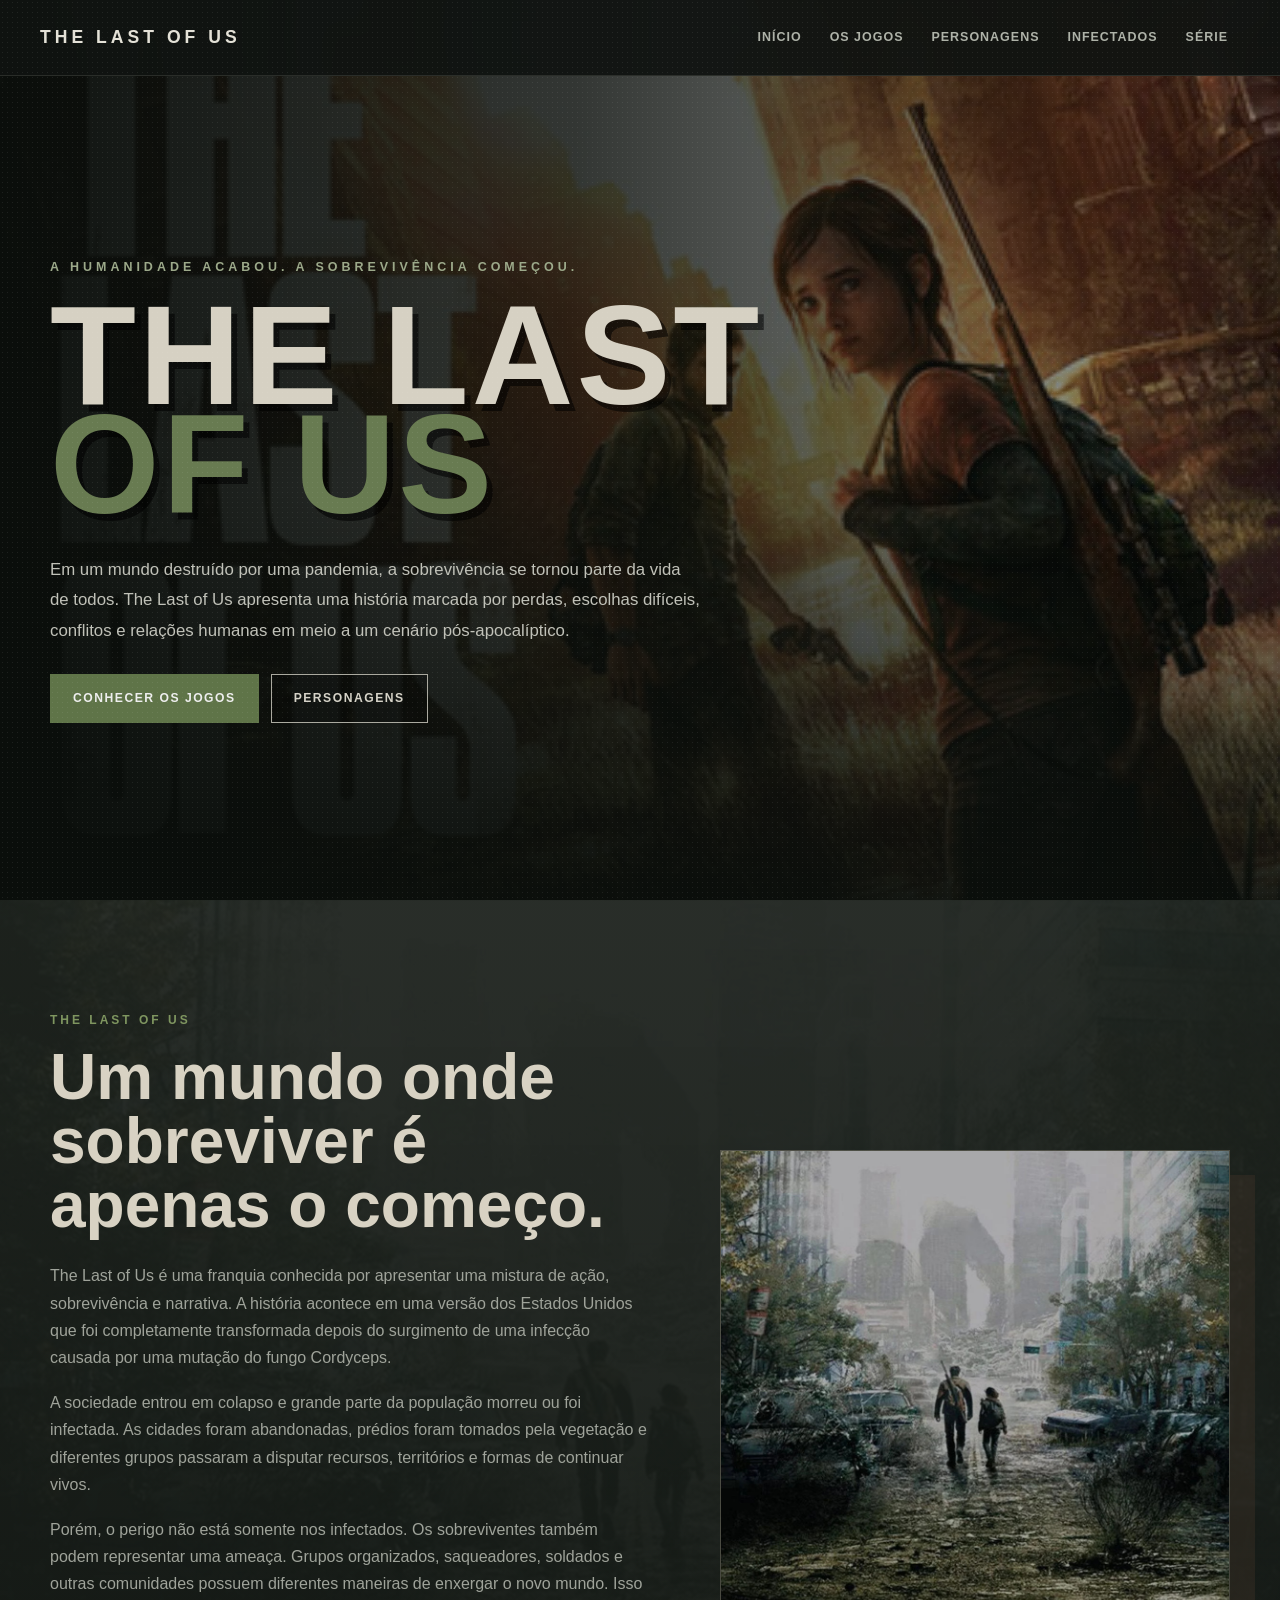
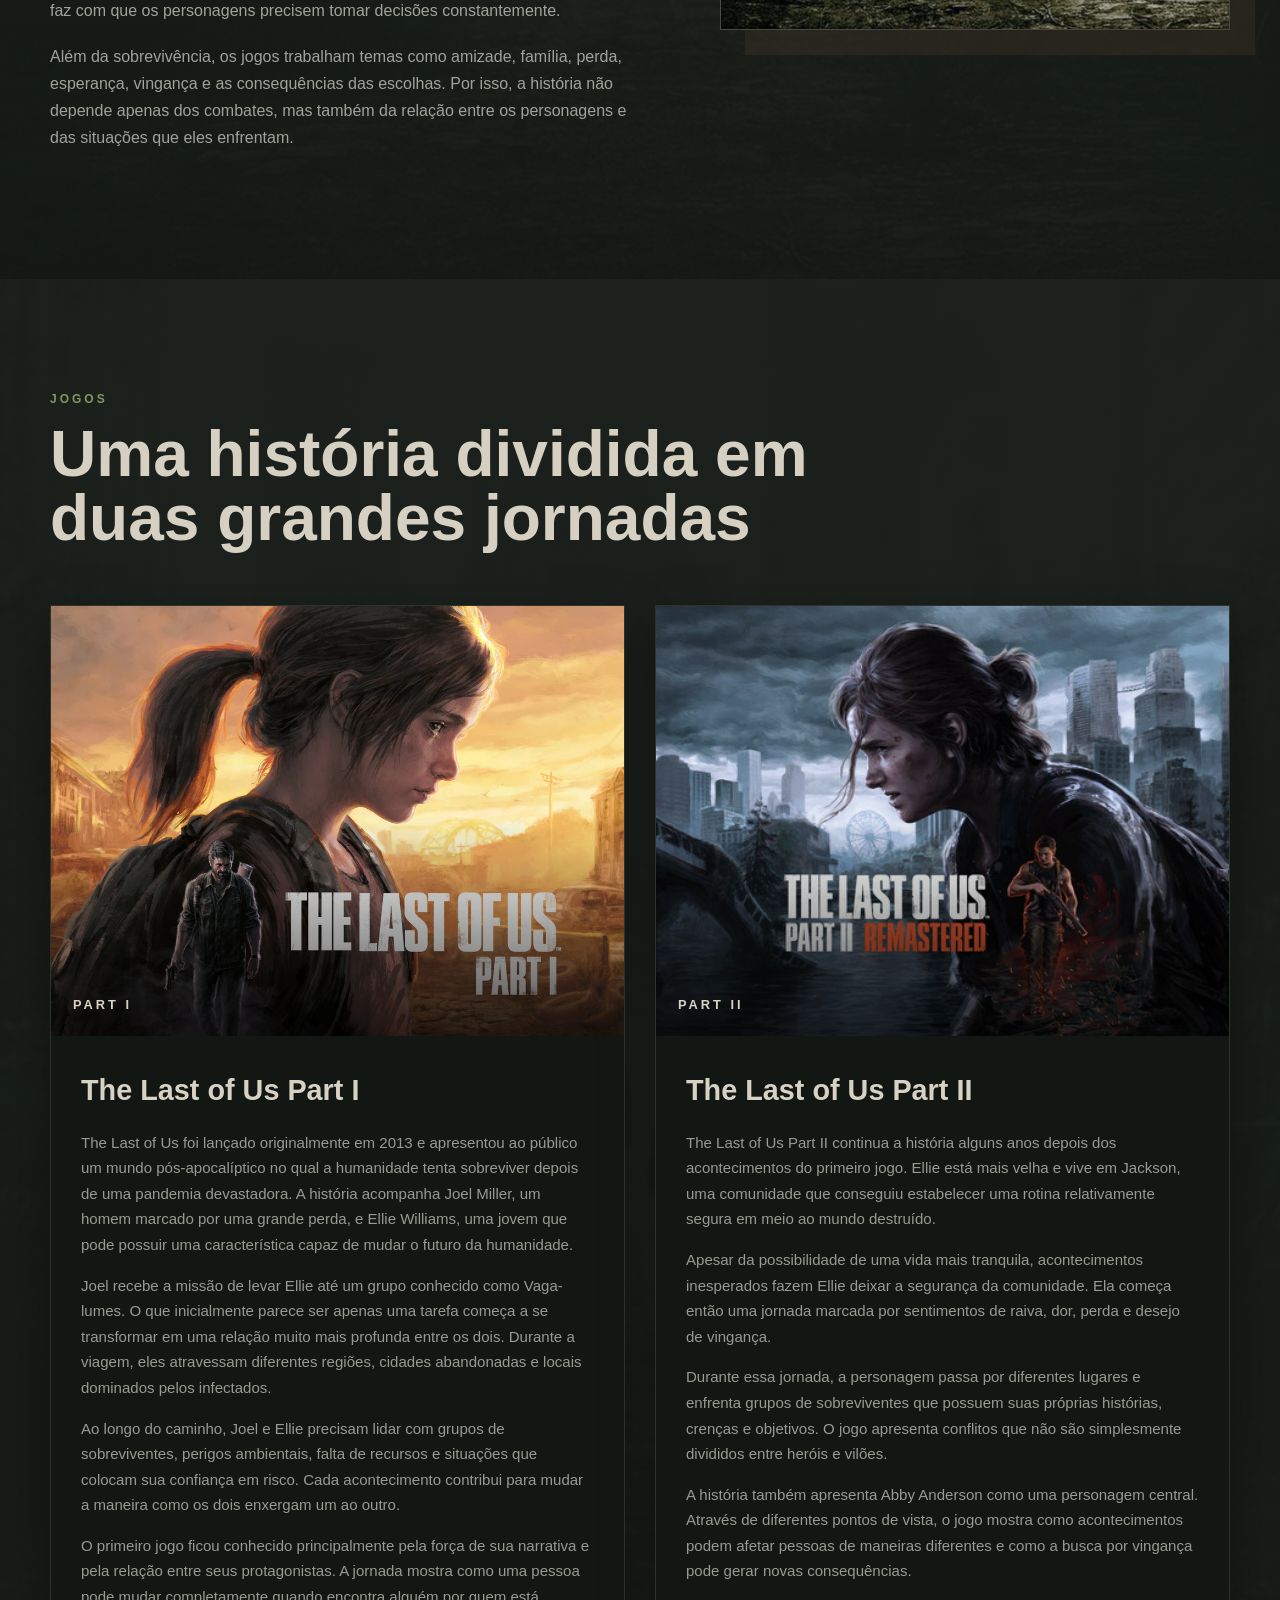
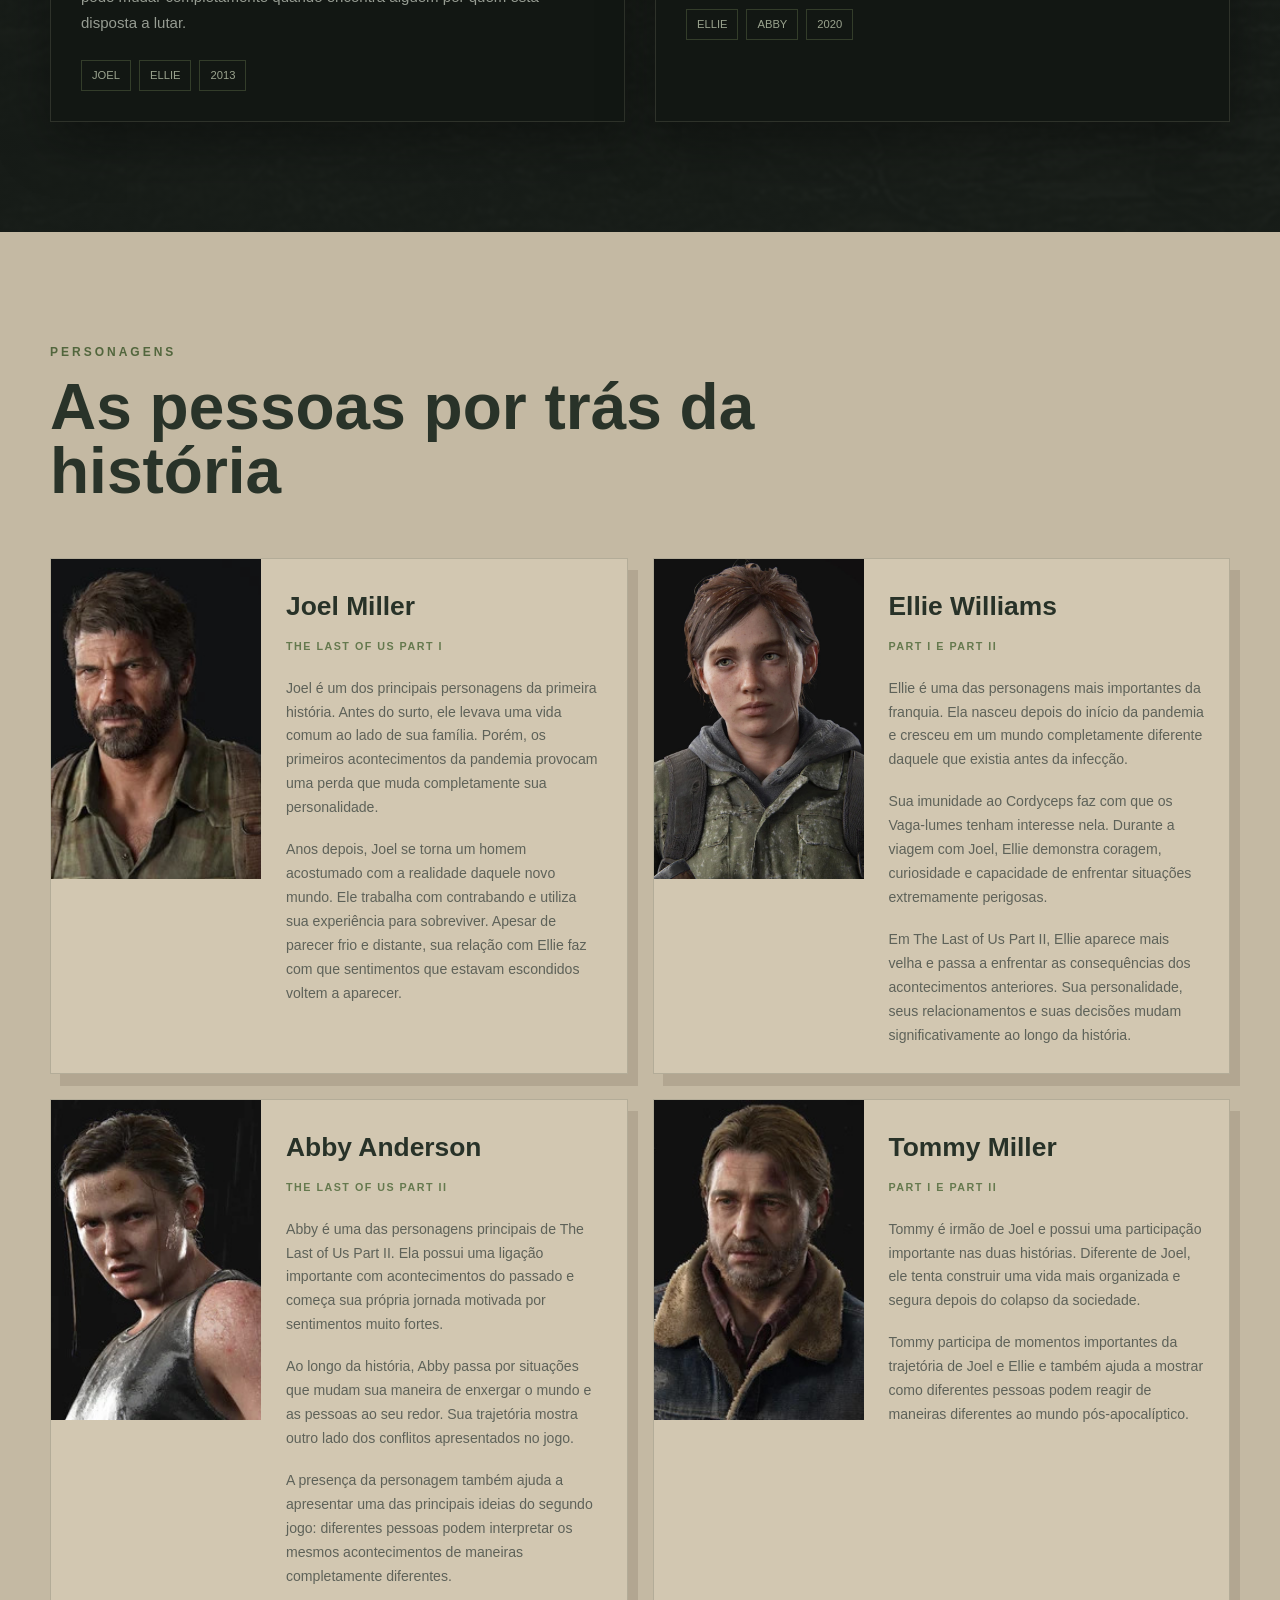
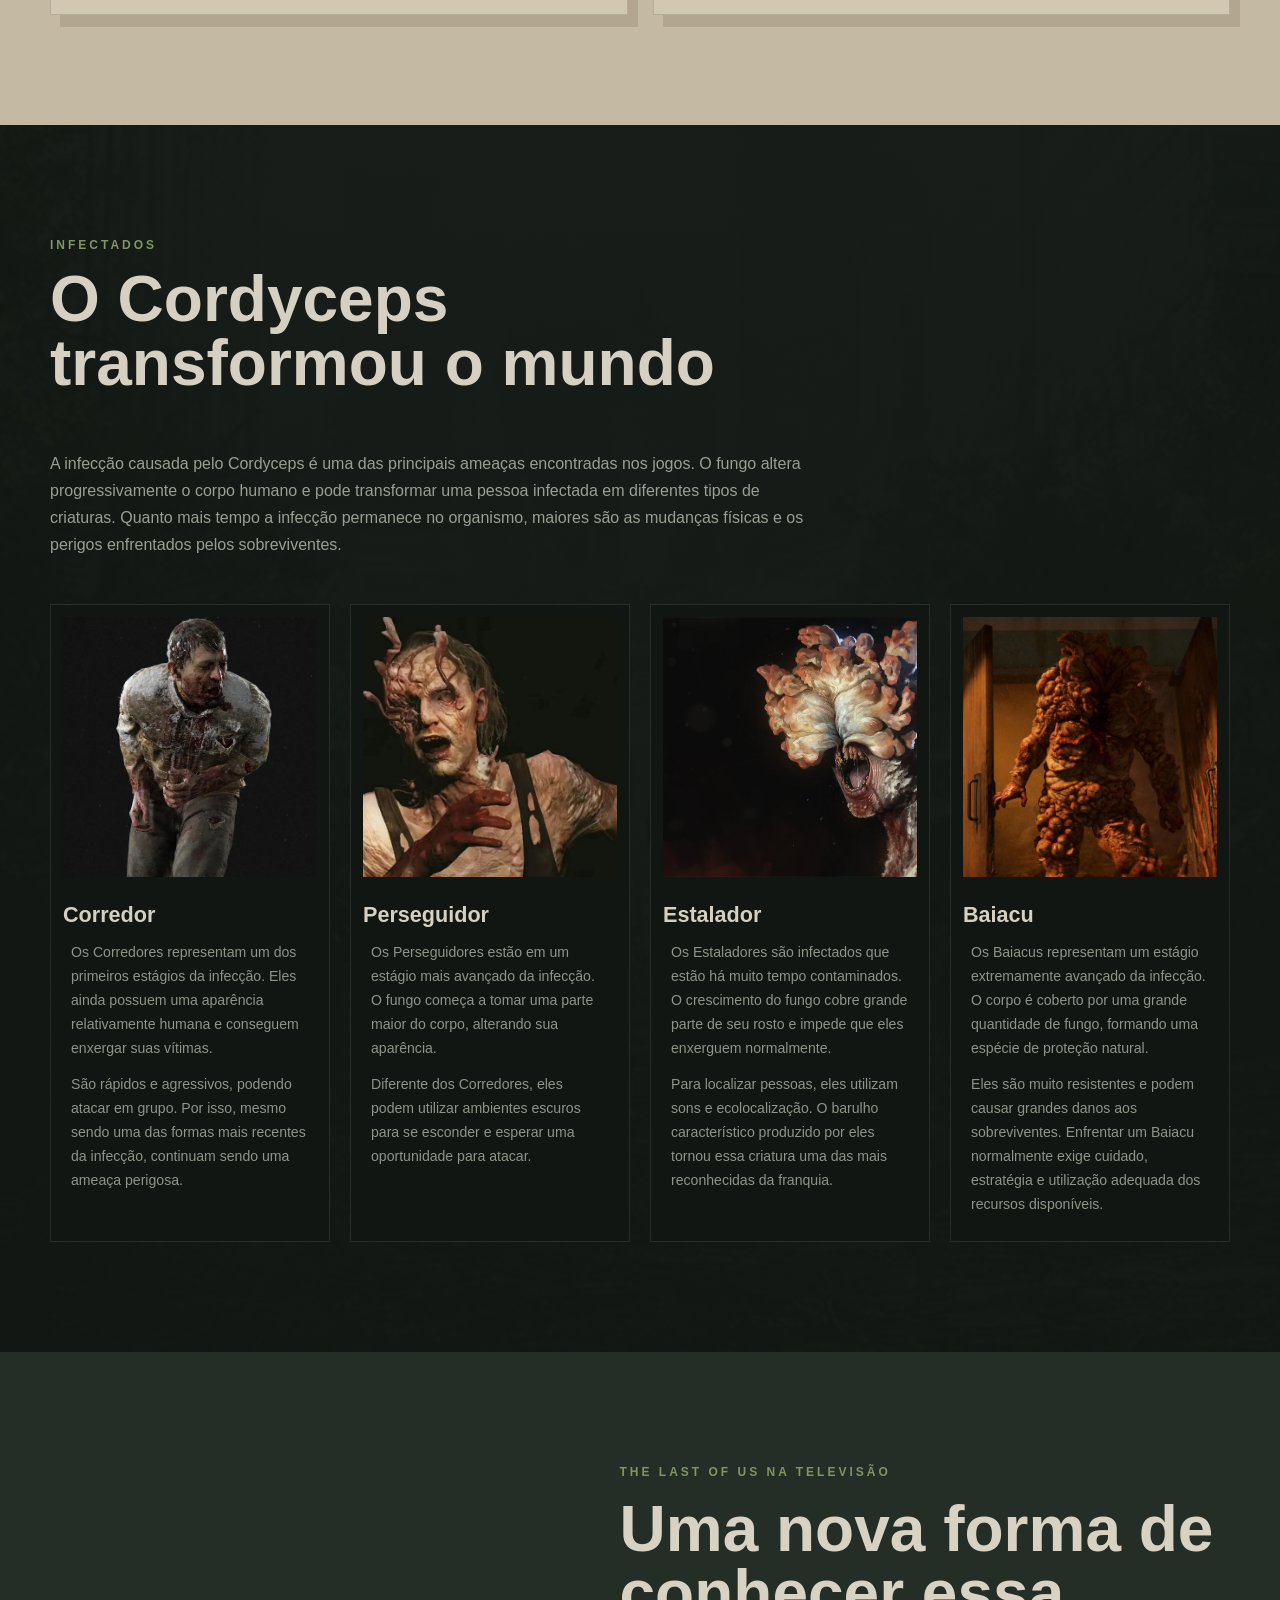
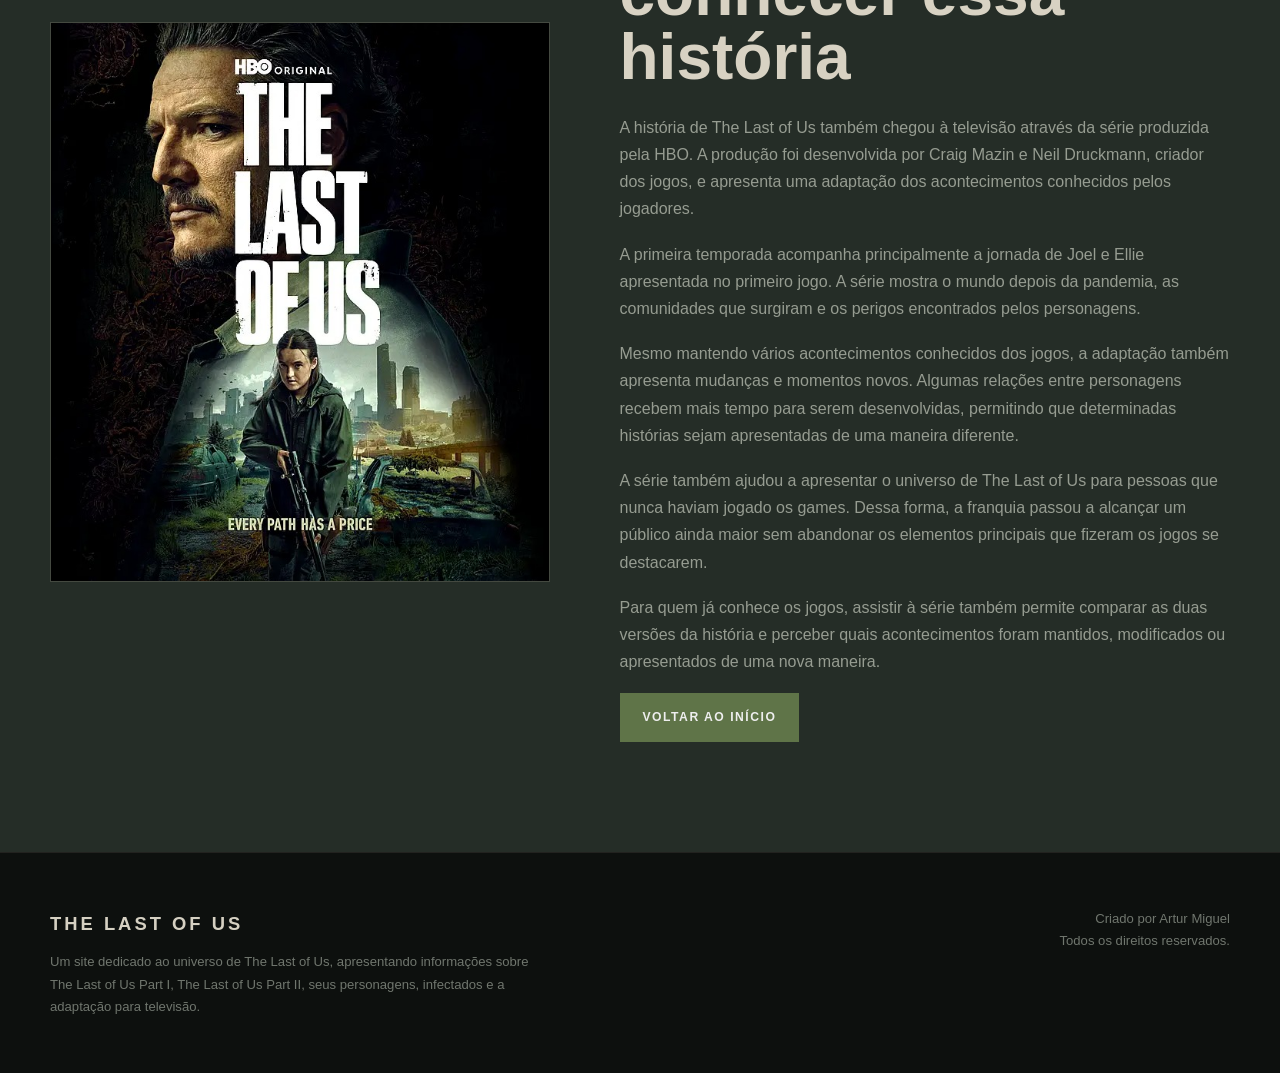
==== commit 26de91da: "terminei fofos" ====
--- a/pag1.html
+++ b/pag1.html
@@ -1,566 +1,613 @@
 <!DOCTYPE html>
 <html lang="pt-br">
 <head>
-    <!-- Artur -->
     <meta charset="UTF-8">
     <meta name="viewport" content="width=device-width, initial-scale=1.0">
-    <title>The Last of Us — Personagens, História, Linha do Tempo e Série</title>
-    <link href="https://cdn.jsdelivr.net/npm/bootstrap@5.3.8/dist/css/bootstrap.min.css" rel="stylesheet" integrity="sha384-sRIl4kxILFvY47J16cr9ZwB07vP4J8+LH7qKQnuqkuIAvNWLzeN8tE5YBujZqJLB" crossorigin="anonymous">
-    <link href="https://cdn.jsdelivr.net/npm/bootstrap-icons@1.11.3/font/bootstrap-icons.min.css" rel="stylesheet">
-    <link href="artur.css" rel="stylesheet">
+    <meta name="description" content="Site sobre The Last of Us Part I e The Last of Us Part II.">
+    <title>The Last of Us</title>
+    <link rel="stylesheet" href="css/artur.css">
 </head>
+
 <body>
 
-    <!-- ===================== NAVBAR ===================== -->
-    <nav class="navbar navbar-expand-lg fixed-top tlou-navbar">
-        <div class="container">
-            <a class="navbar-brand tlou-brand" href="#inicio">
-                <i class="bi bi-shield-fill-check me-2"></i>THE LAST OF US
-            </a>
-            <button class="navbar-toggler" type="button" data-bs-toggle="collapse" data-bs-target="#menuPrincipal" aria-controls="menuPrincipal" aria-expanded="false" aria-label="Abrir menu">
-                <span class="navbar-toggler-icon"></span>
-            </button>
-            <div class="collapse navbar-collapse" id="menuPrincipal">
-                <ul class="navbar-nav ms-auto align-items-lg-center">
-                    <li class="nav-item"><a class="nav-link" href="#historia">História</a></li>
-                    <li class="nav-item"><a class="nav-link" href="#infectados">Infectados</a></li>
-                    <li class="nav-item"><a class="nav-link" href="#personagens">Personagens</a></li>
-                    <li class="nav-item"><a class="nav-link" href="#cronologia">Linha do Tempo</a></li>
-                    <li class="nav-item"><a class="nav-link" href="#serie">Série</a></li>
-                    <li class="nav-item ms-lg-2"><a class="btn tlou-btn-primary btn-sm" href="#serie">Assistir</a></li>
-                </ul>
-            </div>
+    <header class="topo">
+        <nav class="navbar">
+            <a href="#inicio" class="logo">THE LAST OF US</a>
+
+            <ul class="menu">
+                <li><a href="#inicio">Início</a></li>
+                <li><a href="#jogos">Os Jogos</a></li>
+                <li><a href="#personagens">Personagens</a></li>
+                <li><a href="#infectados">Infectados</a></li>
+                <li><a href="#serie">Série</a></li>
+            </ul>
+        </nav>
+    </header>
+
+    <main>
+
+        <section id="inicio" class="hero">
+            <div class="hero-overlay"></div>
+
+            <div class="hero-content">
+                <p class="hero-small">A humanidade acabou. A sobrevivência começou.</p>
+
+                <h1>THE LAST<br><span>OF US</span></h1>
+
+                <p class="hero-text">
+                    Em um mundo destruído por uma pandemia, a sobrevivência se
+                    tornou parte da vida de todos. The Last of Us apresenta uma
+                    história marcada por perdas, escolhas difíceis, conflitos e
+                    relações humanas em meio a um cenário pós-apocalíptico.
+                </p>
+
+                <div class="hero-buttons">
+                    <a href="#jogos" class="botao botao-verde">Conhecer os jogos</a>
+                    <a href="#personagens" class="botao botao-contorno">Personagens</a>
+                </div>
+            </div>
+        </section>
+
+        <section class="introducao">
+
+            <div class="container introducao-grid">
+
+                <div>
+
+                    <p class="texto-verde">THE LAST OF US</p>
+
+                    <h2>Um mundo onde sobreviver é apenas o começo.</h2>
+
+                    <p>
+                        The Last of Us é uma franquia conhecida por apresentar
+                        uma mistura de ação, sobrevivência e narrativa. A história
+                        acontece em uma versão dos Estados Unidos que foi
+                        completamente transformada depois do surgimento de uma
+                        infecção causada por uma mutação do fungo Cordyceps.
+                    </p>
+
+                    <p>
+                        A sociedade entrou em colapso e grande parte da população
+                        morreu ou foi infectada. As cidades foram abandonadas,
+                        prédios foram tomados pela vegetação e diferentes grupos
+                        passaram a disputar recursos, territórios e formas de
+                        continuar vivos.
+                    </p>
+
+                    <p>
+                        Porém, o perigo não está somente nos infectados. Os
+                        sobreviventes também podem representar uma ameaça. Grupos
+                        organizados, saqueadores, soldados e outras comunidades
+                        possuem diferentes maneiras de enxergar o novo mundo.
+                        Isso faz com que os personagens precisem tomar decisões
+                        constantemente.
+                    </p>
+
+                    <p>
+                        Além da sobrevivência, os jogos trabalham temas como
+                        amizade, família, perda, esperança, vingança e as
+                        consequências das escolhas. Por isso, a história não
+                        depende apenas dos combates, mas também da relação entre
+                        os personagens e das situações que eles enfrentam.
+                    </p>
+
+                </div>
+
+                <div class="imagem-destaque">
+                    <img src="imgartur/mundo.jpg" alt="Mundo pós-apocalíptico de The Last of Us">
+                </div>
+
+            </div>
+
+        </section>
+
+        <section id="jogos" class="secao jogos">
+
+            <div class="container">
+
+                <div class="titulo-secao">
+                    <p>JOGOS</p>
+                    <h2>Uma história dividida em duas grandes jornadas</h2>
+                </div>
+
+                <div class="jogos-grid">
+
+                    <article class="jogo-card">
+
+                        <div class="jogo-imagem">
+                            <img src="imgartur/part1.jpg" alt="The Last of Us Part I">
+                            <span>PART I</span>
+                        </div>
+
+                        <div class="jogo-conteudo">
+
+                            <h3>The Last of Us Part I</h3>
+
+                            <p>
+                                The Last of Us foi lançado originalmente em 2013
+                                e apresentou ao público um mundo pós-apocalíptico
+                                no qual a humanidade tenta sobreviver depois de
+                                uma pandemia devastadora. A história acompanha
+                                Joel Miller, um homem marcado por uma grande perda,
+                                e Ellie Williams, uma jovem que pode possuir uma
+                                característica capaz de mudar o futuro da humanidade.
+                            </p>
+
+                            <p>
+                                Joel recebe a missão de levar Ellie até um grupo
+                                conhecido como Vaga-lumes. O que inicialmente parece
+                                ser apenas uma tarefa começa a se transformar em
+                                uma relação muito mais profunda entre os dois.
+                                Durante a viagem, eles atravessam diferentes regiões,
+                                cidades abandonadas e locais dominados pelos
+                                infectados.
+                            </p>
+
+                            <p>
+                                Ao longo do caminho, Joel e Ellie precisam lidar
+                                com grupos de sobreviventes, perigos ambientais,
+                                falta de recursos e situações que colocam sua
+                                confiança em risco. Cada acontecimento contribui
+                                para mudar a maneira como os dois enxergam um ao
+                                outro.
+                            </p>
+
+                            <p>
+                                O primeiro jogo ficou conhecido principalmente
+                                pela força de sua narrativa e pela relação entre
+                                seus protagonistas. A jornada mostra como uma
+                                pessoa pode mudar completamente quando encontra
+                                alguém por quem está disposta a lutar.
+                            </p>
+
+                            <div class="jogo-info">
+                                <span>Joel</span>
+                                <span>Ellie</span>
+                                <span>2013</span>
+                            </div>
+
+                        </div>
+
+                    </article>
+
+                    <article class="jogo-card">
+
+                        <div class="jogo-imagem">
+                            <img src="imgartur/part2.jpg" alt="The Last of Us Part II">
+                            <span>PART II</span>
+                        </div>
+
+                        <div class="jogo-conteudo">
+
+                            <h3>The Last of Us Part II</h3>
+
+                            <p>
+                                The Last of Us Part II continua a história alguns
+                                anos depois dos acontecimentos do primeiro jogo.
+                                Ellie está mais velha e vive em Jackson, uma
+                                comunidade que conseguiu estabelecer uma rotina
+                                relativamente segura em meio ao mundo destruído.
+                            </p>
+
+                            <p>
+                                Apesar da possibilidade de uma vida mais tranquila,
+                                acontecimentos inesperados fazem Ellie deixar a
+                                segurança da comunidade. Ela começa então uma
+                                jornada marcada por sentimentos de raiva, dor,
+                                perda e desejo de vingança.
+                            </p>
+
+                            <p>
+                                Durante essa jornada, a personagem passa por
+                                diferentes lugares e enfrenta grupos de sobreviventes
+                                que possuem suas próprias histórias, crenças e
+                                objetivos. O jogo apresenta conflitos que não são
+                                simplesmente divididos entre heróis e vilões.
+                            </p>
+
+                            <p>
+                                A história também apresenta Abby Anderson como uma
+                                personagem central. Através de diferentes pontos
+                                de vista, o jogo mostra como acontecimentos podem
+                                afetar pessoas de maneiras diferentes e como a
+                                busca por vingança pode gerar novas consequências.
+                            </p>
+
+                            <div class="jogo-info">
+                                <span>Ellie</span>
+                                <span>Abby</span>
+                                <span>2020</span>
+                            </div>
+
+                        </div>
+
+                    </article>
+
+                </div>
+
+            </div>
+
+        </section>
+
+        <section id="personagens" class="secao personagens">
+
+            <div class="container">
+
+                <div class="titulo-secao">
+                    <p>PERSONAGENS</p>
+                    <h2>As pessoas por trás da história</h2>
+                </div>
+
+                <div class="personagens-grid">
+
+                    <article class="personagem">
+
+                        <div class="personagem-imagem">
+                            <img src="imgartur/joel.jpg" alt="Joel Miller">
+                        </div>
+
+                        <div class="personagem-conteudo">
+
+                            <h3>Joel Miller</h3>
+
+                            <span>THE LAST OF US PART I</span>
+
+                            <p>
+                                Joel é um dos principais personagens da primeira
+                                história. Antes do surto, ele levava uma vida
+                                comum ao lado de sua família. Porém, os primeiros
+                                acontecimentos da pandemia provocam uma perda que
+                                muda completamente sua personalidade.
+                            </p>
+
+                            <p>
+                                Anos depois, Joel se torna um homem acostumado com
+                                a realidade daquele novo mundo. Ele trabalha com
+                                contrabando e utiliza sua experiência para
+                                sobreviver. Apesar de parecer frio e distante,
+                                sua relação com Ellie faz com que sentimentos
+                                que estavam escondidos voltem a aparecer.
+                            </p>
+
+                        </div>
+
+                    </article>
+
+                    <article class="personagem">
+
+                        <div class="personagem-imagem">
+                            <img src="imgartur/ellie.jpg" alt="Ellie Williams">
+                        </div>
+
+                        <div class="personagem-conteudo">
+
+                            <h3>Ellie Williams</h3>
+
+                            <span>PART I E PART II</span>
+
+                            <p>
+                                Ellie é uma das personagens mais importantes da
+                                franquia. Ela nasceu depois do início da pandemia
+                                e cresceu em um mundo completamente diferente
+                                daquele que existia antes da infecção.
+                            </p>
+
+                            <p>
+                                Sua imunidade ao Cordyceps faz com que os
+                                Vaga-lumes tenham interesse nela. Durante a viagem
+                                com Joel, Ellie demonstra coragem, curiosidade e
+                                capacidade de enfrentar situações extremamente
+                                perigosas.
+                            </p>
+
+                            <p>
+                                Em The Last of Us Part II, Ellie aparece mais velha
+                                e passa a enfrentar as consequências dos
+                                acontecimentos anteriores. Sua personalidade,
+                                seus relacionamentos e suas decisões mudam
+                                significativamente ao longo da história.
+                            </p>
+
+                        </div>
+
+                    </article>
+
+                    <article class="personagem">
+
+                        <div class="personagem-imagem">
+                            <img src="imgartur/abby.jpg" alt="Abby Anderson">
+                        </div>
+
+                        <div class="personagem-conteudo">
+
+                            <h3>Abby Anderson</h3>
+
+                            <span>THE LAST OF US PART II</span>
+
+                            <p>
+                                Abby é uma das personagens principais de The Last
+                                of Us Part II. Ela possui uma ligação importante
+                                com acontecimentos do passado e começa sua própria
+                                jornada motivada por sentimentos muito fortes.
+                            </p>
+
+                            <p>
+                                Ao longo da história, Abby passa por situações
+                                que mudam sua maneira de enxergar o mundo e as
+                                pessoas ao seu redor. Sua trajetória mostra outro
+                                lado dos conflitos apresentados no jogo.
+                            </p>
+
+                            <p>
+                                A presença da personagem também ajuda a apresentar
+                                uma das principais ideias do segundo jogo:
+                                diferentes pessoas podem interpretar os mesmos
+                                acontecimentos de maneiras completamente diferentes.
+                            </p>
+
+                        </div>
+
+                    </article>
+
+                    <article class="personagem">
+
+                        <div class="personagem-imagem">
+                            <img src="imgartur/tommy.jpg" alt="Tommy Miller">
+                        </div>
+
+                        <div class="personagem-conteudo">
+
+                            <h3>Tommy Miller</h3>
+
+                            <span>PART I E PART II</span>
+
+                            <p>
+                                Tommy é irmão de Joel e possui uma participação
+                                importante nas duas histórias. Diferente de Joel,
+                                ele tenta construir uma vida mais organizada e
+                                segura depois do colapso da sociedade.
+                            </p>
+
+                            <p>
+                                Tommy participa de momentos importantes da
+                                trajetória de Joel e Ellie e também ajuda a mostrar
+                                como diferentes pessoas podem reagir de maneiras
+                                diferentes ao mundo pós-apocalíptico.
+                            </p>
+
+                        </div>
+
+                    </article>
+
+                </div>
+
+            </div>
+
+        </section>
+
+        <section id="infectados" class="secao infectados">
+
+            <div class="container">
+
+                <div class="titulo-secao">
+                    <p>INFECTADOS</p>
+                    <h2>O Cordyceps transformou o mundo</h2>
+                </div>
+
+                <p class="texto-central">
+                    A infecção causada pelo Cordyceps é uma das principais ameaças
+                    encontradas nos jogos. O fungo altera progressivamente o corpo
+                    humano e pode transformar uma pessoa infectada em diferentes
+                    tipos de criaturas. Quanto mais tempo a infecção permanece no
+                    organismo, maiores são as mudanças físicas e os perigos
+                    enfrentados pelos sobreviventes.
+                </p>
+
+                <div class="infectados-grid">
+
+                    <article class="infectado">
+
+                        <div class="infectado-imagem">
+                            <img src="imgartur/corredor.jpg" alt="Corredor">
+                        </div>
+
+                        <div>
+
+                            <h3>Corredor</h3>
+
+                            <p>
+                                Os Corredores representam um dos primeiros estágios
+                                da infecção. Eles ainda possuem uma aparência
+                                relativamente humana e conseguem enxergar suas
+                                vítimas.
+                            </p>
+
+                            <p>
+                                São rápidos e agressivos, podendo atacar em grupo.
+                                Por isso, mesmo sendo uma das formas mais recentes
+                                da infecção, continuam sendo uma ameaça perigosa.
+                            </p>
+
+                        </div>
+
+                    </article>
+
+                    <article class="infectado">
+
+                        <div class="infectado-imagem">
+                            <img src="imgartur/perseguidor.jpg" alt="Perseguidor">
+                        </div>
+
+                        <div>
+
+                            <h3>Perseguidor</h3>
+
+                            <p>
+                                Os Perseguidores estão em um estágio mais avançado
+                                da infecção. O fungo começa a tomar uma parte maior
+                                do corpo, alterando sua aparência.
+                            </p>
+
+                            <p>
+                                Diferente dos Corredores, eles podem utilizar
+                                ambientes escuros para se esconder e esperar uma
+                                oportunidade para atacar.
+                            </p>
+
+                        </div>
+
+                    </article>
+
+                    <article class="infectado">
+
+                        <div class="infectado-imagem">
+                            <img src="imgartur/estalador.jpg" alt="Estalador">
+                        </div>
+
+                        <div>
+
+                            <h3>Estalador</h3>
+
+                            <p>
+                                Os Estaladores são infectados que estão há muito
+                                tempo contaminados. O crescimento do fungo cobre
+                                grande parte de seu rosto e impede que eles
+                                enxerguem normalmente.
+                            </p>
+
+                            <p>
+                                Para localizar pessoas, eles utilizam sons e
+                                ecolocalização. O barulho característico produzido
+                                por eles tornou essa criatura uma das mais
+                                reconhecidas da franquia.
+                            </p>
+
+                        </div>
+
+                    </article>
+
+                    <article class="infectado">
+
+                        <div class="infectado-imagem">
+                            <img src="imgartur/baiacu.jpg" alt="Baiacu">
+                        </div>
+
+                        <div>
+
+                            <h3>Baiacu</h3>
+
+                            <p>
+                                Os Baiacus representam um estágio extremamente
+                                avançado da infecção. O corpo é coberto por uma
+                                grande quantidade de fungo, formando uma espécie
+                                de proteção natural.
+                            </p>
+
+                            <p>
+                                Eles são muito resistentes e podem causar grandes
+                                danos aos sobreviventes. Enfrentar um Baiacu
+                                normalmente exige cuidado, estratégia e utilização
+                                adequada dos recursos disponíveis.
+                            </p>
+
+                        </div>
+
+                    </article>
+
+                </div>
+
+            </div>
+
+        </section>
+
+        <section id="serie" class="secao serie">
+
+            <div class="container serie-grid">
+
+                <div class="serie-imagem">
+                    <img src="imgartur/serie.jpg" alt="Série The Last of Us">
+                </div>
+
+                <div class="serie-conteudo">
+
+                    <p class="texto-verde">THE LAST OF US NA TELEVISÃO</p>
+
+                    <h2>Uma nova forma de conhecer essa história</h2>
+
+                    <p>
+                        A história de The Last of Us também chegou à televisão
+                        através da série produzida pela HBO. A produção foi
+                        desenvolvida por Craig Mazin e Neil Druckmann, criador
+                        dos jogos, e apresenta uma adaptação dos acontecimentos
+                        conhecidos pelos jogadores.
+                    </p>
+
+                    <p>
+                        A primeira temporada acompanha principalmente a jornada
+                        de Joel e Ellie apresentada no primeiro jogo. A série
+                        mostra o mundo depois da pandemia, as comunidades que
+                        surgiram e os perigos encontrados pelos personagens.
+                    </p>
+
+                    <p>
+                        Mesmo mantendo vários acontecimentos conhecidos dos jogos,
+                        a adaptação também apresenta mudanças e momentos novos.
+                        Algumas relações entre personagens recebem mais tempo
+                        para serem desenvolvidas, permitindo que determinadas
+                        histórias sejam apresentadas de uma maneira diferente.
+                    </p>
+
+                    <p>
+                        A série também ajudou a apresentar o universo de The Last
+                        of Us para pessoas que nunca haviam jogado os games.
+                        Dessa forma, a franquia passou a alcançar um público ainda
+                        maior sem abandonar os elementos principais que fizeram
+                        os jogos se destacarem.
+                    </p>
+
+                    <p>
+                        Para quem já conhece os jogos, assistir à série também
+                        permite comparar as duas versões da história e perceber
+                        quais acontecimentos foram mantidos, modificados ou
+                        apresentados de uma nova maneira.
+                    </p>
+
+                    <a href="#inicio" class="botao botao-verde">Voltar ao início</a>
+
+                </div>
+
+            </div>
+
+        </section>
+
+    </main>
+
+    <footer class="rodape">
+
+        <div class="container rodape-grid">
+
+            <div>
+
+                <h2>THE LAST OF US</h2>
+
+                <p>
+                    Um site dedicado ao universo de The Last of Us, apresentando
+                    informações sobre The Last of Us Part I, The Last of Us Part II,
+                    seus personagens, infectados e a adaptação para televisão.
+                </p>
+
+            </div>
+
+            <div>
+
+                <p>Criado por Artur Miguel</p>
+                <p>Todos os direitos reservados.</p>
+
+            </div>
+
         </div>
-    </nav>
-
-    <!-- ===================== HERO / INÍCIO ===================== -->
-    <header id="inicio" class="tlou-hero">
-        <div class="container">
-            <div class="row align-items-center g-5 tlou-hero-row">
-                <div class="col-lg-7">
-                    <span class="tlou-badge"><i class="bi bi-broadcast me-1"></i> Baseado no aclamado jogo da Naughty Dog</span>
-                    <h1 class="tlou-hero-title">THE LAST<br>OF US</h1>
-                    <p class="tlou-hero-subtitle">
-                        Vinte anos após o colapso da civilização provocado por uma pandemia fúngica, a esperança
-                        da humanidade repousa sobre uma jornada improvável entre um contrabandista endurecido pela
-                        dor e uma jovem que pode carregar em seu sangue a chave para uma cura. Uma história sobre
-                        amor, perda, lealdade e até onde somos capazes de ir por quem amamos.
-                    </p>
-                    <div class="tlou-hero-actions">
-                        <a href="#historia" class="btn tlou-btn-primary"><i class="bi bi-play-fill me-1"></i> Conhecer a História</a>
-                        <a href="#personagens" class="btn tlou-btn-ghost">Ver Personagens</a>
-                    </div>
-                    <div class="tlou-hero-tags">
-                        <span><i class="bi bi-geo-alt-fill"></i> EUA devastados</span>
-                        <span><i class="bi bi-people-fill"></i> Vínculo humano</span>
-                        <span><i class="bi bi-virus"></i> Cordyceps</span>
-                    </div>
-                </div>
-                <div class="col-lg-5">
-                    <div class="tlou-hero-card">
-                        <div class="tlou-hero-card-img">
-                            <span class="tlou-char-placeholder"><i class="bi bi-image"></i> Imagem — Arte de Capa</span>
-                        </div>
-                        <div class="tlou-hero-card-meta">
-                            <div>
-                                <span class="tlou-meta-num">2013</span>
-                                <span class="tlou-meta-label">Surto</span>
-                            </div>
-                            <div>
-                                <span class="tlou-meta-num">20</span>
-                                <span class="tlou-meta-label">Anos depois</span>
-                            </div>
-                            <div>
-                                <span class="tlou-meta-num">&#8734;</span>
-                                <span class="tlou-meta-label">Sacrifício</span>
-                            </div>
-                        </div>
-                    </div>
-                </div>
-            </div>
-        </div>
-    </header>
-
-    <!-- ===================== FAIXA DE ESTATÍSTICAS ===================== -->
-    <section class="tlou-statband">
-        <div class="container">
-            <div class="row text-center g-4">
-                <div class="col-6 col-md-3">
-                    <span class="tlou-statband-num">60%</span>
-                    <span class="tlou-statband-label">da população infectada</span>
-                </div>
-                <div class="col-6 col-md-3">
-                    <span class="tlou-statband-num">+30M</span>
-                    <span class="tlou-statband-label">cópias vendidas</span>
-                </div>
-                <div class="col-6 col-md-3">
-                    <span class="tlou-statband-num">200+</span>
-                    <span class="tlou-statband-label">prêmios de GOTY</span>
-                </div>
-                <div class="col-6 col-md-3">
-                    <span class="tlou-statband-num">2</span>
-                    <span class="tlou-statband-label">temporadas na HBO</span>
-                </div>
-            </div>
-        </div>
-    </section>
-
-    <!-- ===================== HISTÓRIA ===================== -->
-    <section id="historia" class="tlou-section">
-        <div class="container">
-            <div class="tlou-section-head">
-                <span class="tlou-eyebrow"><i class="bi bi-globe-americas me-1"></i> 01 — O Mundo</span>
-                <h2 class="tlou-section-title">A História</h2>
-            </div>
-
-            <div class="row g-5 align-items-start">
-                <div class="col-lg-7">
-                    <p class="tlou-text">
-                        Em setembro de 2013, uma mutação do fungo <em>Cordyceps</em> — antes capaz de infectar apenas
-                        insetos — encontra no ser humano um novo hospedeiro. A infecção se espalha em uma velocidade
-                        avassaladora: em poucos dias, aeroportos são fechados, cidades inteiras entram em pânico e os
-                        primeiros infectados, movidos por uma agressividade cega, transformam ruas movimentadas em
-                        cenários de caos absoluto. Aqueles que são contaminados perdem gradualmente a consciência,
-                        enquanto o fungo assume o controle do corpo e o transforma em uma arma involuntária de contágio.
-                    </p>
-                    <p class="tlou-text">
-                        Vinte anos depois, o mundo que conhecíamos não existe mais. Os sobreviventes se aglomeram em
-                        zonas de quarentena controladas com mão de ferro pela FEDRA, a agência militar que impõe ordem
-                        por meio do medo, do racionamento e da vigilância constante. Fora desses muros, a natureza
-                        reconquistou as cidades: arranha-céus são engolidos por vinhas, ruas viram florestas e prédios
-                        abandonados guardam tanto os restos da antiga civilização quanto os perigos do presente. Entre
-                        os que resistem estão os Vaga-lumes, um grupo rebelde que sonha em derrubar a FEDRA e devolver
-                        a liberdade — e a esperança — a um mundo que parece ter esquecido o que ambas significam.
-                    </p>
-                    <p class="tlou-text">
-                        É nesse cenário de escassez, violência e desconfiança que Joel, um contrabandista marcado por
-                        uma perda que nunca cicatrizou, recebe uma missão aparentemente simples: escoltar Ellie, uma
-                        adolescente de catorze anos, para fora da zona de quarentena de Boston. O que começa como uma
-                        troca fria e interesseira se transforma, quilômetro após quilômetro, em uma travessia perigosa
-                        por um país despedaçado. Ao enfrentarem juntos infectados, saqueadores, invernos implacáveis e
-                        suas próprias feridas, um vínculo profundo e inesperado nasce entre eles — um laço que colocará
-                        à prova tudo aquilo em que Joel acreditava e redefinirá, para sempre, o significado de família.
-                    </p>
-                </div>
-                <div class="col-lg-5">
-                    <div class="tlou-story-facts">
-                        <h3 class="tlou-facts-title"><i class="bi bi-journal-text me-2"></i>Fatos do Universo</h3>
-                        <ul class="tlou-facts-list">
-                            <li><span>Origem</span> Fungo Cordyceps mutante</li>
-                            <li><span>Início do surto</span> Setembro de 2013</li>
-                            <li><span>Presente</span> Cerca de 20 anos depois</li>
-                            <li><span>Facções</span> FEDRA · Vaga-lumes · Sobreviventes</li>
-                            <li><span>Ameaças</span> Corredores · Estaladores · Baluartes</li>
-                            <li><span>Tema central</span> Amor, perda e o preço da sobrevivência</li>
-                        </ul>
-                    </div>
-                </div>
-            </div>
-        </div>
-    </section>
-
-    <!-- ===================== CITAÇÃO ===================== -->
-    <section class="tlou-quote-band">
-        <div class="container">
-            <blockquote class="tlou-quote">
-                <i class="bi bi-quote tlou-quote-mark"></i>
-                <p>Não importa o que aconteça, você continua encontrando algo pelo que lutar.</p>
-                <cite>— Tess</cite>
-            </blockquote>
-        </div>
-    </section>
-
-    <!-- ===================== INFECTADOS (nova seção) ===================== -->
-    <section id="infectados" class="tlou-section tlou-section-alt">
-        <div class="container">
-            <div class="tlou-section-head">
-                <span class="tlou-eyebrow"><i class="bi bi-virus me-1"></i> 02 — A Ameaça</span>
-                <h2 class="tlou-section-title">Os Infectados</h2>
-                <p class="tlou-section-desc mx-auto">
-                    Conforme o fungo Cordyceps consome o corpo, o infectado passa por estágios cada vez mais letais.
-                    Conheça os principais tipos que assombram os sobreviventes.
-                </p>
-            </div>
-
-            <div class="row g-4">
-                <div class="col-md-6 col-lg-3">
-                    <div class="tlou-infected-card">
-                        <div class="tlou-infected-icon"><i class="bi bi-lightning-charge-fill"></i></div>
-                        <h3>Corredores</h3>
-                        <span class="tlou-infected-stage">Estágio 1</span>
-                        <p>Recém-infectados que ainda mantêm forma humana. Rápidos e agressivos, atacam em grupo guiados pela visão.</p>
-                    </div>
-                </div>
-                <div class="col-md-6 col-lg-3">
-                    <div class="tlou-infected-card">
-                        <div class="tlou-infected-icon"><i class="bi bi-eye-slash-fill"></i></div>
-                        <h3>Perseguidores</h3>
-                        <span class="tlou-infected-stage">Estágio 2</span>
-                        <p>Mais violentos e resistentes, com o fungo começando a cobrir os olhos. Combinam força e alguma percepção.</p>
-                    </div>
-                </div>
-                <div class="col-md-6 col-lg-3">
-                    <div class="tlou-infected-card">
-                        <div class="tlou-infected-icon"><i class="bi bi-soundwave"></i></div>
-                        <h3>Estaladores</h3>
-                        <span class="tlou-infected-stage">Estágio 3</span>
-                        <p>Cegos, localizam presas por ecolocalização. O crânio deformado pelo fungo os torna mortais e imprevisíveis.</p>
-                    </div>
-                </div>
-                <div class="col-md-6 col-lg-3">
-                    <div class="tlou-infected-card">
-                        <div class="tlou-infected-icon"><i class="bi bi-shield-slash-fill"></i></div>
-                        <h3>Baluartes</h3>
-                        <span class="tlou-infected-stage">Estágio Final</span>
-                        <p>Infectados há anos, cobertos por uma couraça fúngica. Enormes e quase indestrutíveis, são a ameaça derradeira.</p>
-                    </div>
-                </div>
-            </div>
-        </div>
-    </section>
-
-    <!-- ===================== PERSONAGENS (faixas horizontais alternadas) ===================== -->
-    <section id="personagens" class="tlou-section">
-        <div class="container">
-            <div class="tlou-section-head">
-                <span class="tlou-eyebrow"><i class="bi bi-people-fill me-1"></i> 03 — Os Sobreviventes</span>
-                <h2 class="tlou-section-title">Personagens</h2>
-                <p class="tlou-section-desc mx-auto">
-                    Conheça as figuras centrais que moldam a jornada. Cada bloco traz um espaço de imagem com o nome
-                    do personagem logo abaixo — basta substituir pelos retratos de sua preferência.
-                </p>
-            </div>
-
-            <div class="tlou-char-list">
-
-                <!-- Personagem -->
-                <article class="tlou-char-row">
-                    <div class="tlou-char-media">
-                        <div class="tlou-char-img">
-                            <span class="tlou-char-placeholder"><i class="bi bi-image"></i> Imagem</span>
-                        </div>
-                        <p class="tlou-char-caption">Joel Miller</p>
-                    </div>
-                    <div class="tlou-char-info">
-                        <span class="tlou-char-role">Contrabandista</span>
-                        <h3 class="tlou-char-name">Joel Miller</h3>
-                        <p class="tlou-char-desc">
-                            Sobrevivente endurecido pelos vinte anos que se seguiram à noite em que perdeu sua filha,
-                            Sarah, nas primeiras horas do surto. Pragmático, desconfiado e capaz de atos brutais em
-                            nome da sobrevivência, Joel construiu ao seu redor um muro de indiferença para não sofrer
-                            novamente. A missão de escoltar Ellie, porém, aos poucos reabre nele uma capacidade de
-                            afeto que ele julgava morta — e o obriga a reencontrar a versão de pai que havia enterrado.
-                        </p>
-                        <div class="tlou-char-traits">
-                            <span>Protetor</span><span>Resiliente</span><span>Reservado</span>
-                        </div>
-                    </div>
-                </article>
-
-                <article class="tlou-char-row tlou-char-row-reverse">
-                    <div class="tlou-char-media">
-                        <div class="tlou-char-img">
-                            <span class="tlou-char-placeholder"><i class="bi bi-image"></i> Imagem</span>
-                        </div>
-                        <p class="tlou-char-caption">Ellie Williams</p>
-                    </div>
-                    <div class="tlou-char-info">
-                        <span class="tlou-char-role">A Imune</span>
-                        <h3 class="tlou-char-name">Ellie Williams</h3>
-                        <p class="tlou-char-desc">
-                            Nascida já no mundo pós-apocalíptico, Ellie nunca conheceu a normalidade que os mais velhos
-                            tanto lamentam. Corajosa, curiosa e dona de um humor afiado que esconde suas dores, ela
-                            carrega um segredo capaz de mudar o destino da humanidade: é imune à infecção. Essa condição
-                            a torna, ao mesmo tempo, a maior esperança de uma cura e um alvo em um mundo disposto a tudo.
-                            Sob a proteção de Joel, ela descobre o que é ter alguém por quem valha a pena lutar.
-                        </p>
-                        <div class="tlou-char-traits">
-                            <span>Corajosa</span><span>Sarcástica</span><span>Leal</span>
-                        </div>
-                    </div>
-                </article>
-
-                <article class="tlou-char-row">
-                    <div class="tlou-char-media">
-                        <div class="tlou-char-img">
-                            <span class="tlou-char-placeholder"><i class="bi bi-image"></i> Imagem</span>
-                        </div>
-                        <p class="tlou-char-caption">Tess</p>
-                    </div>
-                    <div class="tlou-char-info">
-                        <span class="tlou-char-role">Parceira de Joel</span>
-                        <h3 class="tlou-char-name">Tess</h3>
-                        <p class="tlou-char-desc">
-                            Contrabandista experiente e sócia de Joel nas operações clandestinas de Boston, Tess é
-                            inteligente, determinada e não hesita em impor respeito quando necessário. Por trás da
-                            postura dura existe alguém que ainda acredita que suas escolhas podem ter um propósito
-                            maior. É ela quem enxerga primeiro a importância de Ellie e quem dá o empurrão decisivo
-                            para que a jornada comece, deixando uma marca que acompanha Joel por todo o caminho.
-                        </p>
-                        <div class="tlou-char-traits">
-                            <span>Estrategista</span><span>Firme</span><span>Determinada</span>
-                        </div>
-                    </div>
-                </article>
-
-                <article class="tlou-char-row tlou-char-row-reverse">
-                    <div class="tlou-char-media">
-                        <div class="tlou-char-img">
-                            <span class="tlou-char-placeholder"><i class="bi bi-image"></i> Imagem</span>
-                        </div>
-                        <p class="tlou-char-caption">Tommy</p>
-                    </div>
-                    <div class="tlou-char-info">
-                        <span class="tlou-char-role">Irmão de Joel</span>
-                        <h3 class="tlou-char-name">Tommy</h3>
-                        <p class="tlou-char-desc">
-                            Irmão mais novo de Joel e ex-integrante dos Vaga-lumes, Tommy é o oposto emocional do irmão:
-                            idealista, esperançoso e movido pela crença de que ainda é possível reconstruir algo digno
-                            em meio às ruínas. Após anos difíceis, ele encontra um novo propósito ao ajudar a erguer uma
-                            comunidade protegida, onde famílias possam viver longe do terror constante. Sua trajetória
-                            representa a teimosa insistência da humanidade em recomeçar, mesmo quando tudo parece perdido.
-                        </p>
-                        <div class="tlou-char-traits">
-                            <span>Idealista</span><span>Esperançoso</span><span>Leal</span>
-                        </div>
-                    </div>
-                </article>
-
-                <article class="tlou-char-row">
-                    <div class="tlou-char-media">
-                        <div class="tlou-char-img">
-                            <span class="tlou-char-placeholder"><i class="bi bi-image"></i> Imagem</span>
-                        </div>
-                        <p class="tlou-char-caption">Marlene</p>
-                    </div>
-                    <div class="tlou-char-info">
-                        <span class="tlou-char-role">Líder dos Vaga-lumes</span>
-                        <h3 class="tlou-char-name">Marlene</h3>
-                        <p class="tlou-char-desc">
-                            À frente do movimento rebelde que desafia abertamente a FEDRA, Marlene carrega o peso de
-                            liderar uma causa que já custou incontáveis vidas. Firme e estrategista, ela precisa
-                            constantemente equilibrar seus ideais com decisões dolorosas. É Marlene quem confia Ellie
-                            aos cuidados de Joel, apostando que a garota pode ser a resposta que os Vaga-lumes buscam
-                            há anos — mesmo sabendo o preço terrível que essa esperança pode exigir de todos.
-                        </p>
-                        <div class="tlou-char-traits">
-                            <span>Líder</span><span>Determinada</span><span>Sacrificial</span>
-                        </div>
-                    </div>
-                </article>
-
-                <article class="tlou-char-row tlou-char-row-reverse">
-                    <div class="tlou-char-media">
-                        <div class="tlou-char-img">
-                            <span class="tlou-char-placeholder"><i class="bi bi-image"></i> Imagem</span>
-                        </div>
-                        <p class="tlou-char-caption">Bill</p>
-                    </div>
-                    <div class="tlou-char-info">
-                        <span class="tlou-char-role">Sobrevivente Solitário</span>
-                        <h3 class="tlou-char-name">Bill</h3>
-                        <p class="tlou-char-desc">
-                            Desconfiado ao extremo, Bill transformou sua cidade isolada em uma verdadeira fortaleza,
-                            repleta de armadilhas, cercas e sistemas de defesa cuidadosamente planejados. À primeira
-                            vista, parece apenas um sobrevivente rabugento e paranoico, disposto a viver longe de todos.
-                            No entanto, sua história esconde uma profundidade emocional inesperada, revelando que mesmo
-                            no fim do mundo o amor e a companhia podem florescer nos lugares mais improváveis.
-                        </p>
-                        <div class="tlou-char-traits">
-                            <span>Precavido</span><span>Engenhoso</span><span>Sensível</span>
-                        </div>
-                    </div>
-                </article>
-
-            </div>
-        </div>
-    </section>
-
-    <!-- ===================== LINHA DO TEMPO (zigue-zague) ===================== -->
-    <section id="cronologia" class="tlou-section tlou-section-alt">
-        <div class="container">
-            <div class="tlou-section-head">
-                <span class="tlou-eyebrow"><i class="bi bi-clock-history me-1"></i> 04 — Cronologia</span>
-                <h2 class="tlou-section-title">Linha do Tempo</h2>
-                <p class="tlou-section-desc mx-auto">
-                    Os principais marcos que definem a saga, do surto inicial que devastou o mundo ao desfecho
-                    emocionalmente devastador da jornada de Joel e Ellie.
-                </p>
-            </div>
-
-            <div class="tlou-timeline">
-                <div class="tlou-timeline-item">
-                    <div class="tlou-timeline-marker"></div>
-                    <div class="tlou-timeline-content">
-                        <span class="tlou-timeline-year">2013 — Dia do Surto</span>
-                        <h3>O Colapso</h3>
-                        <p>
-                            Em uma única noite, o Cordyceps se alastra e derruba a civilização. Em meio ao caos das
-                            evacuações, aos tiros e ao pânico nas ruas, Joel perde sua filha Sarah — uma ferida que
-                            moldará cada uma de suas decisões pelas duas décadas seguintes e definirá quem ele se torna.
-                        </p>
-                    </div>
-                </div>
-
-                <div class="tlou-timeline-item">
-                    <div class="tlou-timeline-marker"></div>
-                    <div class="tlou-timeline-content">
-                        <span class="tlou-timeline-year">~2033 — Boston</span>
-                        <h3>A Missão Começa</h3>
-                        <p>
-                            Vinte anos depois, vivendo como contrabandista na zona de quarentena, Joel aceita ao lado
-                            de Tess a tarefa de levar Ellie para fora da cidade. A revelação de que a garota é imune à
-                            infecção transforma um trabalho comum na missão mais importante — e perigosa — de suas vidas.
-                        </p>
-                    </div>
-                </div>
-
-                <div class="tlou-timeline-item">
-                    <div class="tlou-timeline-marker"></div>
-                    <div class="tlou-timeline-content">
-                        <span class="tlou-timeline-year">A Travessia</span>
-                        <h3>Atravessando o País</h3>
-                        <p>
-                            De cidades destruídas a universidades abandonadas, de subúrbios silenciosos a montanhas
-                            cobertas de neve, Joel e Ellie enfrentam infectados, grupos hostis e a dureza das estações.
-                            A cada perigo superado, a relação entre os dois se aprofunda e se transforma em algo raro
-                            naquele mundo: confiança verdadeira.
-                        </p>
-                    </div>
-                </div>
-
-                <div class="tlou-timeline-item">
-                    <div class="tlou-timeline-marker"></div>
-                    <div class="tlou-timeline-content">
-                        <span class="tlou-timeline-year">O Hospital</span>
-                        <h3>A Escolha Impossível</h3>
-                        <p>
-                            Ao finalmente alcançar os Vaga-lumes, Joel descobre que produzir uma cura a partir da
-                            imunidade de Ellie custaria a vida da garota. Diante da possibilidade de perder mais uma
-                            filha, ele toma uma decisão radical e irreversível, que salva Ellie mas condena o futuro
-                            da humanidade a uma incerteza dolorosa.
-                        </p>
-                    </div>
-                </div>
-
-                <div class="tlou-timeline-item">
-                    <div class="tlou-timeline-marker"></div>
-                    <div class="tlou-timeline-content">
-                        <span class="tlou-timeline-year">Anos Depois</span>
-                        <h3>As Consequências</h3>
-                        <p>
-                            A história prossegue explorando o peso daquela escolha: a mentira que sustenta a relação
-                            entre os dois, os ciclos de vingança que ela desencadeia e as difíceis perguntas sobre
-                            culpa, perdão e o verdadeiro significado de proteger alguém em um mundo onde nenhuma
-                            decisão vem sem consequências.
-                        </p>
-                    </div>
-                </div>
-            </div>
-        </div>
-    </section>
-
-    <!-- ===================== SÉRIE ===================== -->
-    <section id="serie" class="tlou-section">
-        <div class="container">
-            <div class="tlou-section-head">
-                <span class="tlou-eyebrow"><i class="bi bi-tv-fill me-1"></i> 05 — Adaptação</span>
-                <h2 class="tlou-section-title">A Série</h2>
-            </div>
-
-            <div class="row g-5 align-items-center">
-                <div class="col-lg-6">
-                    <div class="tlou-serie-img">
-                        <span class="tlou-char-placeholder"><i class="bi bi-image"></i> Imagem — Pôster da Série</span>
-                    </div>
-                </div>
-                <div class="col-lg-6">
-                    <p class="tlou-text">
-                        Lançada em janeiro de 2023 pela HBO, a série <strong>The Last of Us</strong> adapta o aclamado
-                        jogo da Naughty Dog e rapidamente se transformou em um fenômeno mundial, batendo recordes de
-                        audiência e conquistando tanto os fãs de longa data quanto um público inteiramente novo. A
-                        produção foi amplamente elogiada por transportar para a tela toda a carga emocional da obra
-                        original, sem abrir mão de sua identidade sombria, tensa e profundamente humana.
-                    </p>
-                    <p class="tlou-text">
-                        Protagonizada por Pedro Pascal como Joel e Bella Ramsey como Ellie, a série se destaca pela
-                        fidelidade emocional ao material de origem, pela ambientação meticulosa dos cenários devastados
-                        e por episódios que ousam expandir e aprofundar a narrativa. Momentos como a comovente história
-                        de Bill e Frank mostraram como a adaptação foi capaz de usar a liberdade do formato televisivo
-                        para acrescentar novas camadas a um universo já querido por milhões de pessoas ao redor do mundo.
-                    </p>
-
-                    <div class="row g-3 tlou-serie-stats">
-                        <div class="col-6 col-md-3">
-                            <div class="tlou-stat">
-                                <i class="bi bi-calendar-event"></i>
-                                <span class="tlou-stat-num">2023</span>
-                                <span class="tlou-stat-label">Estreia</span>
-                            </div>
-                        </div>
-                        <div class="col-6 col-md-3">
-                            <div class="tlou-stat">
-                                <i class="bi bi-broadcast-pin"></i>
-                                <span class="tlou-stat-num">HBO</span>
-                                <span class="tlou-stat-label">Emissora</span>
-                            </div>
-                        </div>
-                        <div class="col-6 col-md-3">
-                            <div class="tlou-stat">
-                                <i class="bi bi-film"></i>
-                                <span class="tlou-stat-num">Drama</span>
-                                <span class="tlou-stat-label">Gênero</span>
-                            </div>
-                        </div>
-                        <div class="col-6 col-md-3">
-                            <div class="tlou-stat">
-                                <i class="bi bi-star-fill"></i>
-                                <span class="tlou-stat-num">9.0</span>
-                                <span class="tlou-stat-label">Avaliação</span>
-                            </div>
-                        </div>
-                    </div>
-                </div>
-            </div>
-        </div>
-    </section>
-
-    <!-- ===================== CHAMADA FINAL ===================== -->
-    <section class="tlou-cta">
-        <div class="container text-center">
-            <h2 class="tlou-cta-title">Prepare-se para a jornada</h2>
-            <p class="tlou-cta-text">
-                Mergulhe em uma das narrativas mais aclamadas da história dos videogames e da televisão. Uma travessia
-                sobre esperança e sacrifício em um mundo que se recusa a desistir.
-            </p>
-            <a href="#inicio" class="btn tlou-btn-primary"><i class="bi bi-arrow-up-short me-1"></i> Voltar ao Início</a>
-        </div>
-    </section>
-
-    <!-- ===================== RODAPÉ ===================== -->
-    <footer class="tlou-footer">
-        <div class="container">
-            <div class="row g-4 align-items-center">
-                <div class="col-md-6 text-center text-md-start">
-                    <p class="tlou-footer-brand"><i class="bi bi-shield-fill-check me-2"></i>THE LAST OF US</p>
-                    <p class="tlou-footer-text">
-                        Site informativo feito para fins de estudo. Todos os direitos da obra pertencem à
-                        Naughty Dog, Sony e HBO.
-                    </p>
-                </div>
-                <div class="col-md-6">
-                    <ul class="tlou-footer-nav">
-                        <li><a href="#historia">História</a></li>
-                        <li><a href="#infectados">Infectados</a></li>
-                        <li><a href="#personagens">Personagens</a></li>
-                        <li><a href="#cronologia">Linha do Tempo</a></li>
-                        <li><a href="#serie">Série</a></li>
-                    </ul>
-                </div>
-            </div>
-        </div>
+
     </footer>
 
-    <script src="https://cdn.jsdelivr.net/npm/bootstrap@5.3.8/dist/js/bootstrap.bundle.min.js" integrity="sha384-FKyoEForCGlyvwx9Hj09JcYn3nv7wiPVlz7YYwJrWVcXK/BmnVDxM+D2scQbITxI" crossorigin="anonymous"></script>
 </body>
 </html>
--- a/css/artur.css
+++ b/css/artur.css
@@ -0,0 +1,641 @@
+:root {
+    --preto: #101411;
+    --preto-2: #171c18;
+    --verde: #5f7448;
+    --verde-claro: #7f9660;
+    --verde-escuro: #29372b;
+    --cinza: #8c9188;
+    --cinza-claro: #c4c5bb;
+    --marrom: #4d3a2c;
+    --ferrugem: #8c4b32;
+    --bege: #b8ad97;
+    --papel: #d2c7b0;
+    --branco: #e4e1d7;
+    --sombra: rgba(0, 0, 0, 0.45);
+}
+
+* {
+    margin: 0;
+    padding: 0;
+    box-sizing: border-box;
+    scroll-behavior: smooth;
+}
+
+body {
+    background: var(--preto);
+    color: var(--branco);
+    font-family: Arial, Helvetica, sans-serif;
+    line-height: 1.7;
+    overflow-x: hidden;
+}
+
+body::before {
+    content: "";
+    position: fixed;
+    inset: 0;
+    pointer-events: none;
+    z-index: 9999;
+    opacity: 0.08;
+    background-image:
+        radial-gradient(#ffffff 0.6px, transparent 0.6px);
+    background-size: 5px 5px;
+}
+
+img {
+    width: 100%;
+    height: 100%;
+    object-fit: cover;
+    display: block;
+}
+
+a {
+    color: inherit;
+}
+
+.container {
+    width: min(1180px, calc(100% - 40px));
+    margin: auto;
+}
+
+.topo {
+    position: fixed;
+    top: 0;
+    left: 0;
+    width: 100%;
+    z-index: 1000;
+    background: rgba(16, 20, 17, 0.94);
+    border-bottom: 1px solid rgba(228, 225, 215, 0.12);
+    backdrop-filter: blur(10px);
+}
+
+.navbar {
+    width: min(1200px, calc(100% - 40px));
+    min-height: 75px;
+    margin: auto;
+    display: flex;
+    align-items: center;
+    justify-content: space-between;
+    gap: 30px;
+}
+
+.logo {
+    color: var(--branco);
+    text-decoration: none;
+    font-weight: 900;
+    font-size: 1.1rem;
+    letter-spacing: 4px;
+    white-space: nowrap;
+}
+
+.menu {
+    display: flex;
+    align-items: center;
+    gap: 4px;
+    list-style: none;
+}
+
+.menu a {
+    display: block;
+    padding: 10px 12px;
+    color: #aeb2a8;
+    text-decoration: none;
+    font-size: 0.78rem;
+    font-weight: bold;
+    text-transform: uppercase;
+    letter-spacing: 1px;
+    transition: 0.3s;
+}
+
+.menu a:hover {
+    color: var(--branco);
+    background: rgba(95, 116, 72, 0.2);
+}
+
+.hero {
+    min-height: 100vh;
+    position: relative;
+    display: flex;
+    align-items: center;
+    overflow: hidden;
+    background-image: url("../imgartur/capa.jpg");
+    background-size: cover;
+    background-position: center;
+}
+
+.hero-overlay {
+    position: absolute;
+    inset: 0;
+    background:
+        linear-gradient(90deg, rgba(10, 14, 11, 0.98) 0%, rgba(10, 14, 11, 0.83) 45%, rgba(10, 14, 11, 0.35) 100%),
+        linear-gradient(0deg, rgba(10, 14, 11, 0.9), transparent 45%);
+}
+
+.hero-content {
+    position: relative;
+    z-index: 2;
+    width: min(1180px, calc(100% - 40px));
+    margin: auto;
+    padding-top: 80px;
+}
+
+.hero-small {
+    color: #9ca98a;
+    font-size: 0.78rem;
+    font-weight: bold;
+    text-transform: uppercase;
+    letter-spacing: 4px;
+    margin-bottom: 22px;
+}
+
+.hero h1 {
+    color: #d6d1c3;
+    font-size: clamp(4.5rem, 11vw, 9rem);
+    line-height: 0.78;
+    letter-spacing: 3px;
+    font-weight: 900;
+    text-shadow: 6px 7px 0 rgba(0, 0, 0, 0.55);
+    margin-bottom: 35px;
+}
+
+.hero h1 span {
+    color: #687b51;
+}
+
+.hero-text {
+    width: min(650px, 100%);
+    color: #c0c1b8;
+    font-size: 1.05rem;
+    line-height: 1.8;
+    margin-bottom: 28px;
+}
+
+.hero-buttons {
+    display: flex;
+    flex-wrap: wrap;
+    gap: 12px;
+}
+
+.botao {
+    display: inline-block;
+    padding: 13px 22px;
+    text-decoration: none;
+    text-transform: uppercase;
+    font-size: 0.76rem;
+    font-weight: bold;
+    letter-spacing: 1.5px;
+    transition: 0.3s;
+}
+
+.botao-verde {
+    color: #eee;
+    background: var(--verde);
+    border: 1px solid var(--verde);
+}
+
+.botao-verde:hover {
+    background: var(--verde-claro);
+    border-color: var(--verde-claro);
+    transform: translateY(-2px);
+}
+
+.botao-contorno {
+    color: #d6d3c8;
+    border: 1px solid #aaa99f;
+    background: rgba(0, 0, 0, 0.25);
+}
+
+.botao-contorno:hover {
+    color: #fff;
+    background: rgba(255, 255, 255, 0.1);
+}
+
+.introducao {
+    padding: 110px 0;
+    background:
+        linear-gradient(rgba(30, 35, 30, 0.92), rgba(20, 25, 21, 0.96)),
+        url("../imgartur/mundo.jpg") center / cover;
+}
+
+.introducao-grid {
+    display: grid;
+    grid-template-columns: 1fr 0.85fr;
+    gap: 70px;
+    align-items: center;
+}
+
+.texto-verde {
+    color: var(--verde-claro);
+    font-size: 0.75rem;
+    font-weight: bold;
+    letter-spacing: 3px;
+    text-transform: uppercase;
+    margin-bottom: 15px;
+}
+
+.introducao h2,
+.serie h2 {
+    color: #d8d2c3;
+    font-size: clamp(2.2rem, 5vw, 4rem);
+    line-height: 1;
+    margin-bottom: 25px;
+}
+
+.introducao p:not(.texto-verde) {
+    color: #9fa39a;
+    font-size: 1rem;
+    margin-bottom: 18px;
+}
+
+.imagem-destaque {
+    height: 480px;
+    border: 1px solid rgba(210, 199, 176, 0.25);
+    box-shadow: 25px 25px 0 rgba(77, 58, 44, 0.3);
+}
+
+.secao {
+    padding: 110px 0;
+}
+
+.jogos {
+    background:
+        linear-gradient(rgba(23, 28, 24, 0.97), rgba(23, 28, 24, 0.97)),
+        url("../imgartur/mundo.jpg") center / cover;
+}
+
+.titulo-secao {
+    max-width: 760px;
+    margin-bottom: 55px;
+}
+
+.titulo-secao p {
+    color: var(--verde-claro);
+    font-size: 0.75rem;
+    font-weight: bold;
+    letter-spacing: 3px;
+    text-transform: uppercase;
+    margin-bottom: 12px;
+}
+
+.titulo-secao h2 {
+    color: #d5d0c2;
+    font-size: clamp(2.3rem, 5vw, 4rem);
+    line-height: 1;
+}
+
+.jogos-grid {
+    display: grid;
+    grid-template-columns: repeat(2, 1fr);
+    gap: 30px;
+}
+
+.jogo-card {
+    background: #121713;
+    border: 1px solid rgba(210, 199, 176, 0.15);
+    box-shadow: 0 20px 50px rgba(0, 0, 0, 0.35);
+    transition: 0.35s;
+}
+
+.jogo-card:hover {
+    transform: translateY(-7px);
+    border-color: rgba(127, 150, 96, 0.45);
+}
+
+.jogo-imagem {
+    height: 430px;
+    position: relative;
+    overflow: hidden;
+}
+
+.jogo-imagem::after {
+    content: "";
+    position: absolute;
+    inset: 0;
+    background: linear-gradient(0deg, rgba(0, 0, 0, 0.7), transparent 50%);
+}
+
+.jogo-imagem span {
+    position: absolute;
+    z-index: 2;
+    bottom: 20px;
+    left: 22px;
+    color: #d8d3c5;
+    font-size: 0.8rem;
+    font-weight: bold;
+    letter-spacing: 3px;
+}
+
+.jogo-conteudo {
+    padding: 30px;
+}
+
+.jogo-conteudo h3 {
+    color: #d7d2c4;
+    font-size: 1.8rem;
+    margin-bottom: 15px;
+}
+
+.jogo-conteudo p {
+    color: #969c92;
+    font-size: 0.94rem;
+    margin-bottom: 15px;
+}
+
+.jogo-info {
+    display: flex;
+    gap: 8px;
+    flex-wrap: wrap;
+    margin-top: 25px;
+}
+
+.jogo-info span {
+    color: #9aa38e;
+    padding: 5px 10px;
+    border: 1px solid rgba(127, 150, 96, 0.3);
+    font-size: 0.7rem;
+    text-transform: uppercase;
+}
+
+.personagens {
+    background: #c4b9a3;
+    color: #20261f;
+}
+
+.personagens .titulo-secao p {
+    color: #52663d;
+}
+
+.personagens .titulo-secao h2 {
+    color: #293329;
+}
+
+.personagens-grid {
+    display: grid;
+    grid-template-columns: repeat(2, 1fr);
+    gap: 25px;
+}
+
+.personagem {
+    display: grid;
+    grid-template-columns: 210px 1fr;
+    background: #d2c7b1;
+    border: 1px solid rgba(41, 51, 41, 0.18);
+    box-shadow: 10px 12px 0 rgba(77, 58, 44, 0.15);
+    transition: 0.3s;
+}
+
+.personagem:hover {
+    transform: translateY(-5px);
+}
+
+.personagem-imagem {
+    height: 320px;
+}
+
+.personagem-conteudo {
+    padding: 25px;
+}
+
+.personagem-conteudo h3 {
+    color: #283228;
+    font-size: 1.65rem;
+    margin-bottom: 3px;
+}
+
+.personagem-conteudo span {
+    color: #65794e;
+    font-size: 0.67rem;
+    font-weight: bold;
+    letter-spacing: 1.5px;
+}
+
+.personagem-conteudo p {
+    color: #5e6259;
+    font-size: 0.88rem;
+    margin-top: 18px;
+}
+
+.infectados {
+    background:
+        linear-gradient(rgba(18, 23, 19, 0.96), rgba(18, 23, 19, 0.98)),
+        url("../imgartur/mundo.jpg") center / cover;
+}
+
+.texto-central {
+    max-width: 760px;
+    color: #999f94;
+    font-size: 1rem;
+    margin-bottom: 45px;
+}
+
+.infectados-grid {
+    display: grid;
+    grid-template-columns: repeat(4, 1fr);
+    gap: 20px;
+}
+
+.infectado {
+    background: #111612;
+    border: 1px solid rgba(210, 199, 176, 0.13);
+    padding: 12px;
+    transition: 0.3s;
+}
+
+.infectado:hover {
+    transform: translateY(-6px);
+    border-color: rgba(127, 150, 96, 0.4);
+}
+
+.infectado-imagem {
+    height: 260px;
+    margin-bottom: 20px;
+}
+
+.infectado h3 {
+    color: #d5d0c2;
+    font-size: 1.35rem;
+    margin-bottom: 8px;
+}
+
+.infectado p {
+    color: #8e948a;
+    font-size: 0.88rem;
+    padding: 0 8px 12px;
+}
+
+.serie {
+    background: #252d27;
+}
+
+.serie-grid {
+    display: grid;
+    grid-template-columns: 0.9fr 1.1fr;
+    gap: 70px;
+    align-items: center;
+}
+
+.serie-imagem {
+    height: 560px;
+    border: 1px solid rgba(210, 199, 176, 0.18);
+}
+
+.serie-conteudo p:not(.texto-verde) {
+    color: #969c91;
+    margin-bottom: 18px;
+}
+
+.rodape {
+    padding: 55px 0;
+    background: #0d100e;
+    border-top: 1px solid rgba(210, 199, 176, 0.1);
+}
+
+.rodape-grid {
+    display: flex;
+    justify-content: space-between;
+    gap: 40px;
+}
+
+.rodape h2 {
+    color: #d5d0c2;
+    font-size: 1.15rem;
+    letter-spacing: 3px;
+    margin-bottom: 12px;
+}
+
+.rodape p {
+    color: #70766e;
+    font-size: 0.82rem;
+    max-width: 500px;
+}
+
+.rodape-grid > div:last-child {
+    text-align: right;
+}
+
+@media (max-width: 1050px) {
+    .infectados-grid {
+        grid-template-columns: repeat(2, 1fr);
+    }
+
+    .personagens-grid {
+        grid-template-columns: 1fr;
+    }
+
+    .personagem {
+        grid-template-columns: 230px 1fr;
+    }
+}
+
+@media (max-width: 850px) {
+    .navbar {
+        flex-direction: column;
+        padding: 15px 0;
+    }
+
+    .menu {
+        justify-content: center;
+        flex-wrap: wrap;
+    }
+
+    .hero {
+        min-height: 850px;
+    }
+
+    .introducao-grid,
+    .serie-grid {
+        grid-template-columns: 1fr;
+    }
+
+    .imagem-destaque {
+        height: 400px;
+    }
+
+    .serie-imagem {
+        height: 450px;
+    }
+
+    .jogos-grid {
+        grid-template-columns: 1fr;
+    }
+}
+
+@media (max-width: 600px) {
+    .container,
+    .navbar,
+    .hero-content {
+        width: calc(100% - 26px);
+    }
+
+    .hero h1 {
+        font-size: 4rem;
+    }
+
+    .hero-small {
+        font-size: 0.65rem;
+        letter-spacing: 2px;
+    }
+
+    .hero-text {
+        font-size: 0.94rem;
+    }
+
+    .secao,
+    .introducao {
+        padding: 75px 0;
+    }
+
+    .titulo-secao {
+        margin-bottom: 35px;
+    }
+
+    .jogo-imagem {
+        height: 330px;
+    }
+
+    .infectados-grid {
+        grid-template-columns: 1fr;
+    }
+
+    .personagem {
+        grid-template-columns: 1fr;
+    }
+
+    .personagem-imagem {
+        height: 380px;
+    }
+
+    .serie-imagem {
+        height: 380px;
+    }
+
+    .rodape-grid {
+        flex-direction: column;
+    }
+
+    .rodape-grid > div:last-child {
+        text-align: left;
+    }
+}
+
+@media (max-width: 420px) {
+    .menu a {
+        padding: 7px 6px;
+        font-size: 0.63rem;
+    }
+
+    .hero h1 {
+        font-size: 3.2rem;
+    }
+
+    .hero-buttons {
+        flex-direction: column;
+    }
+
+    .botao {
+        text-align: center;
+    }
+
+    .imagem-destaque {
+        height: 320px;
+    }
+}
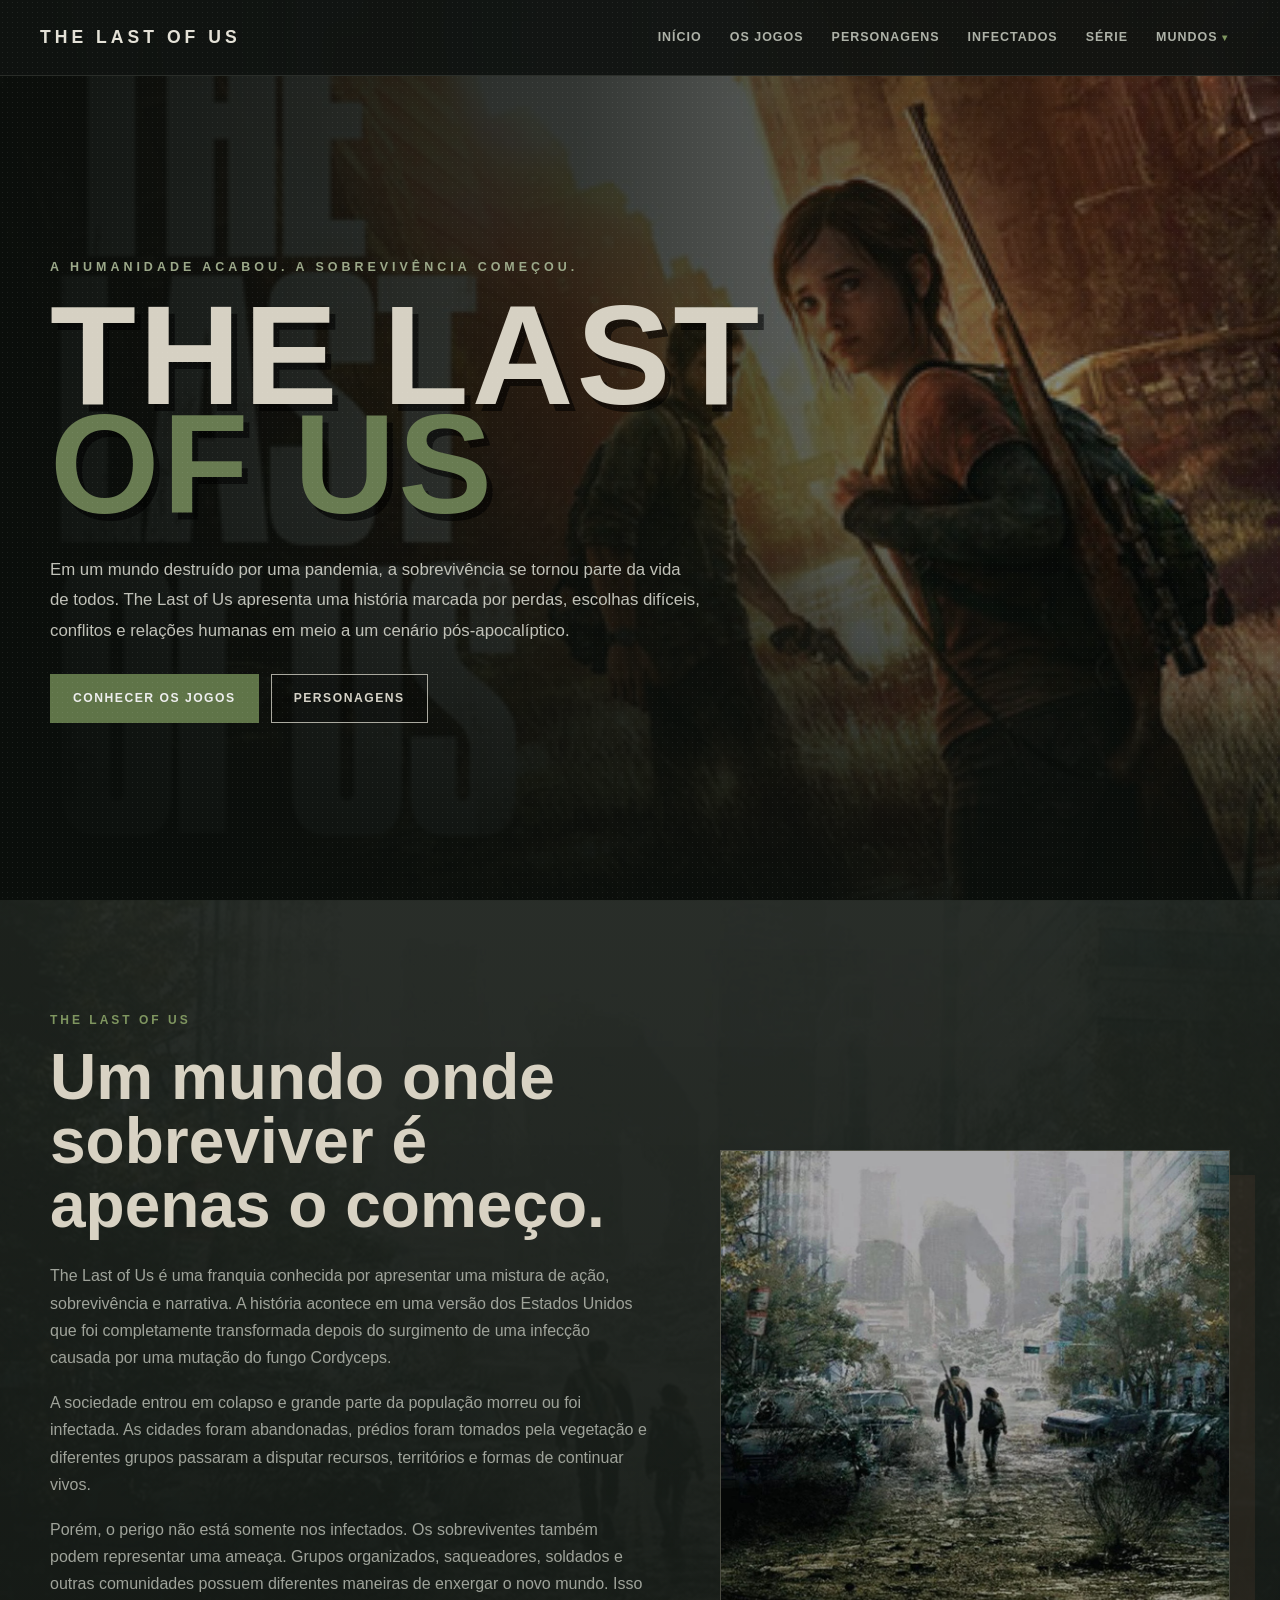
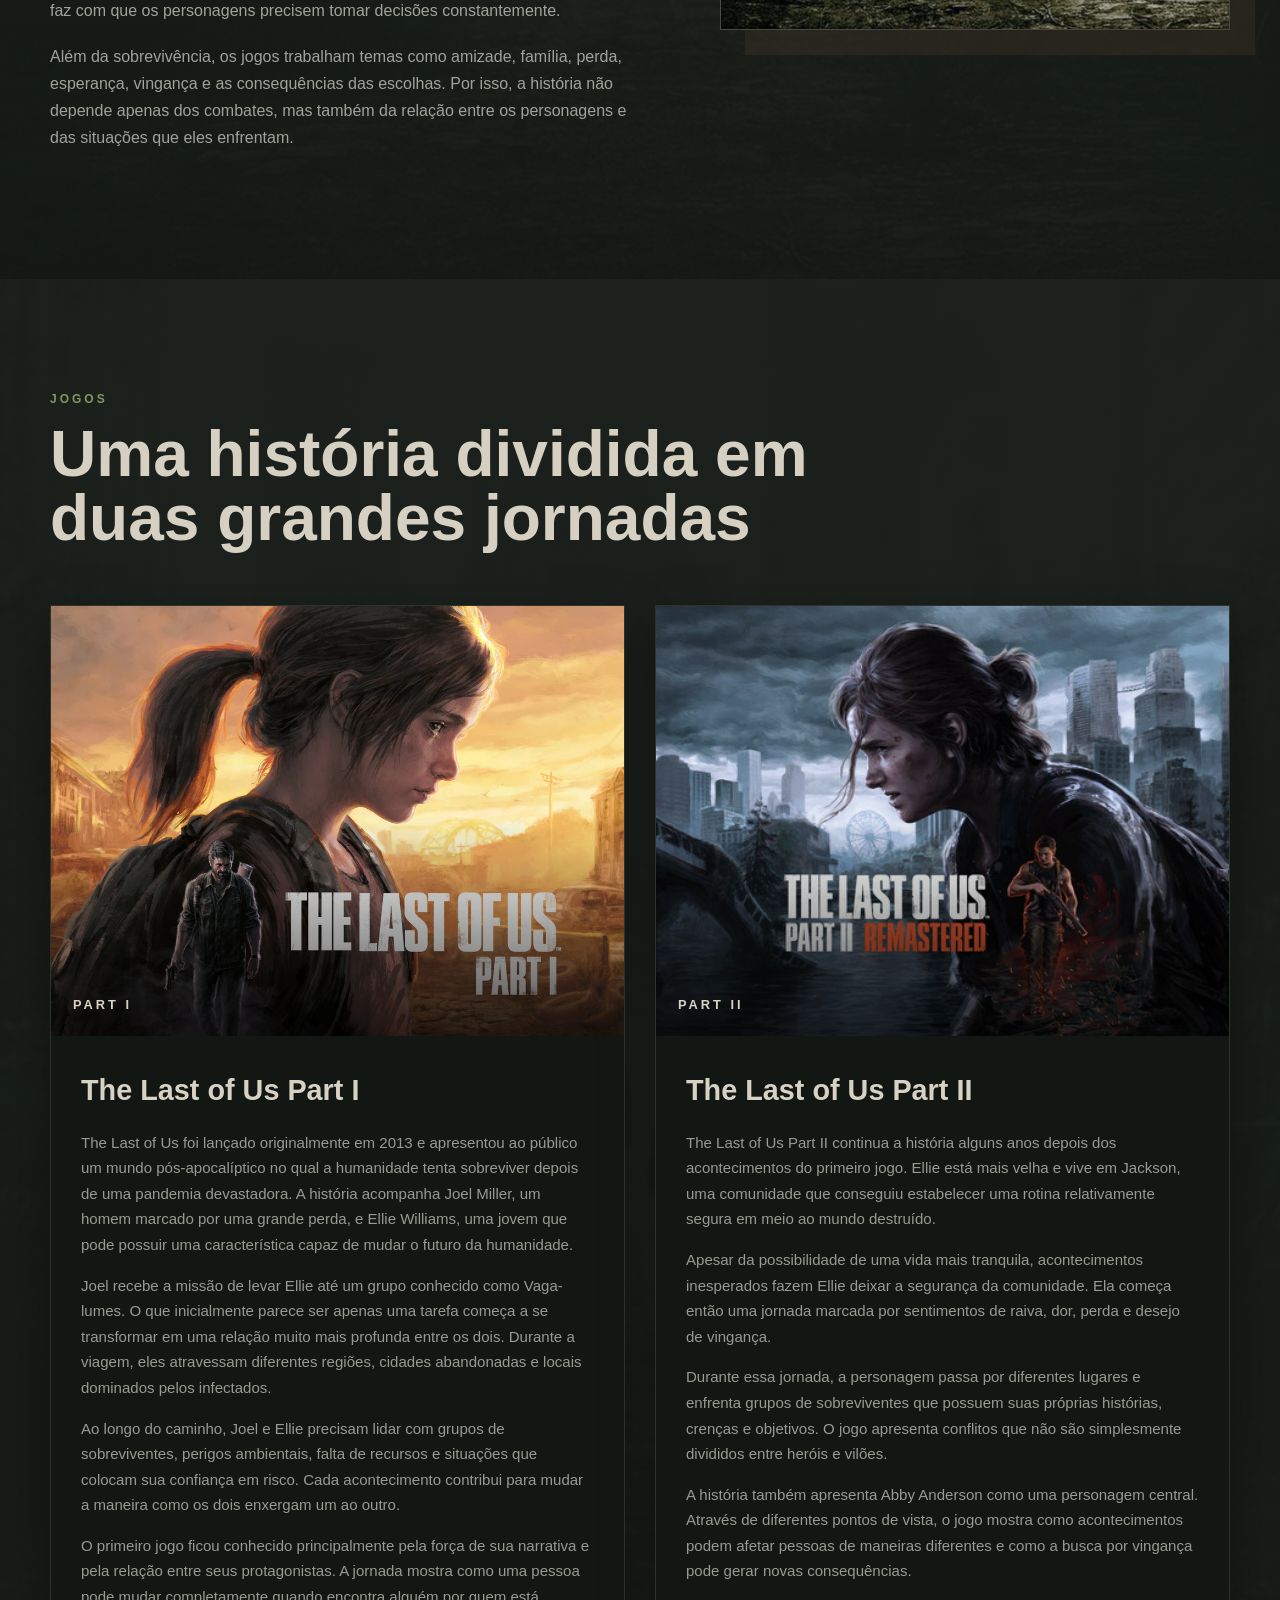
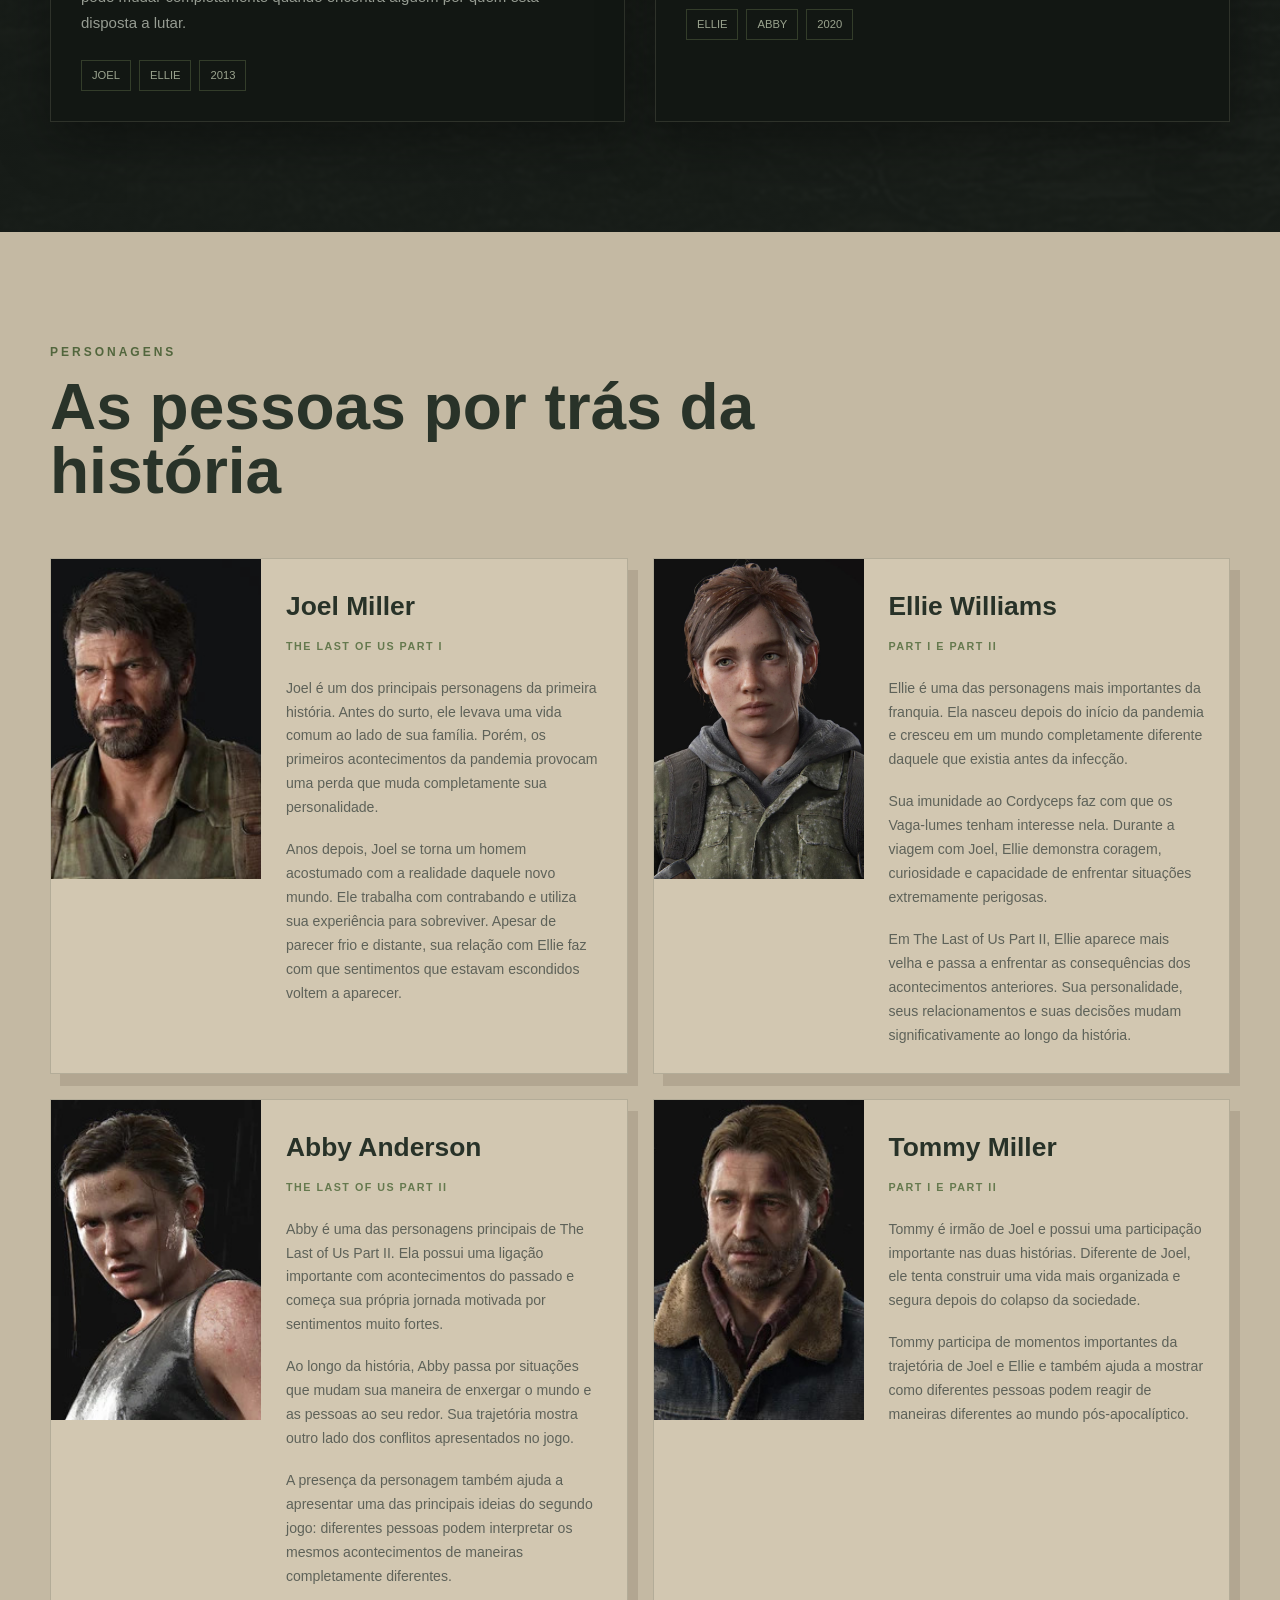
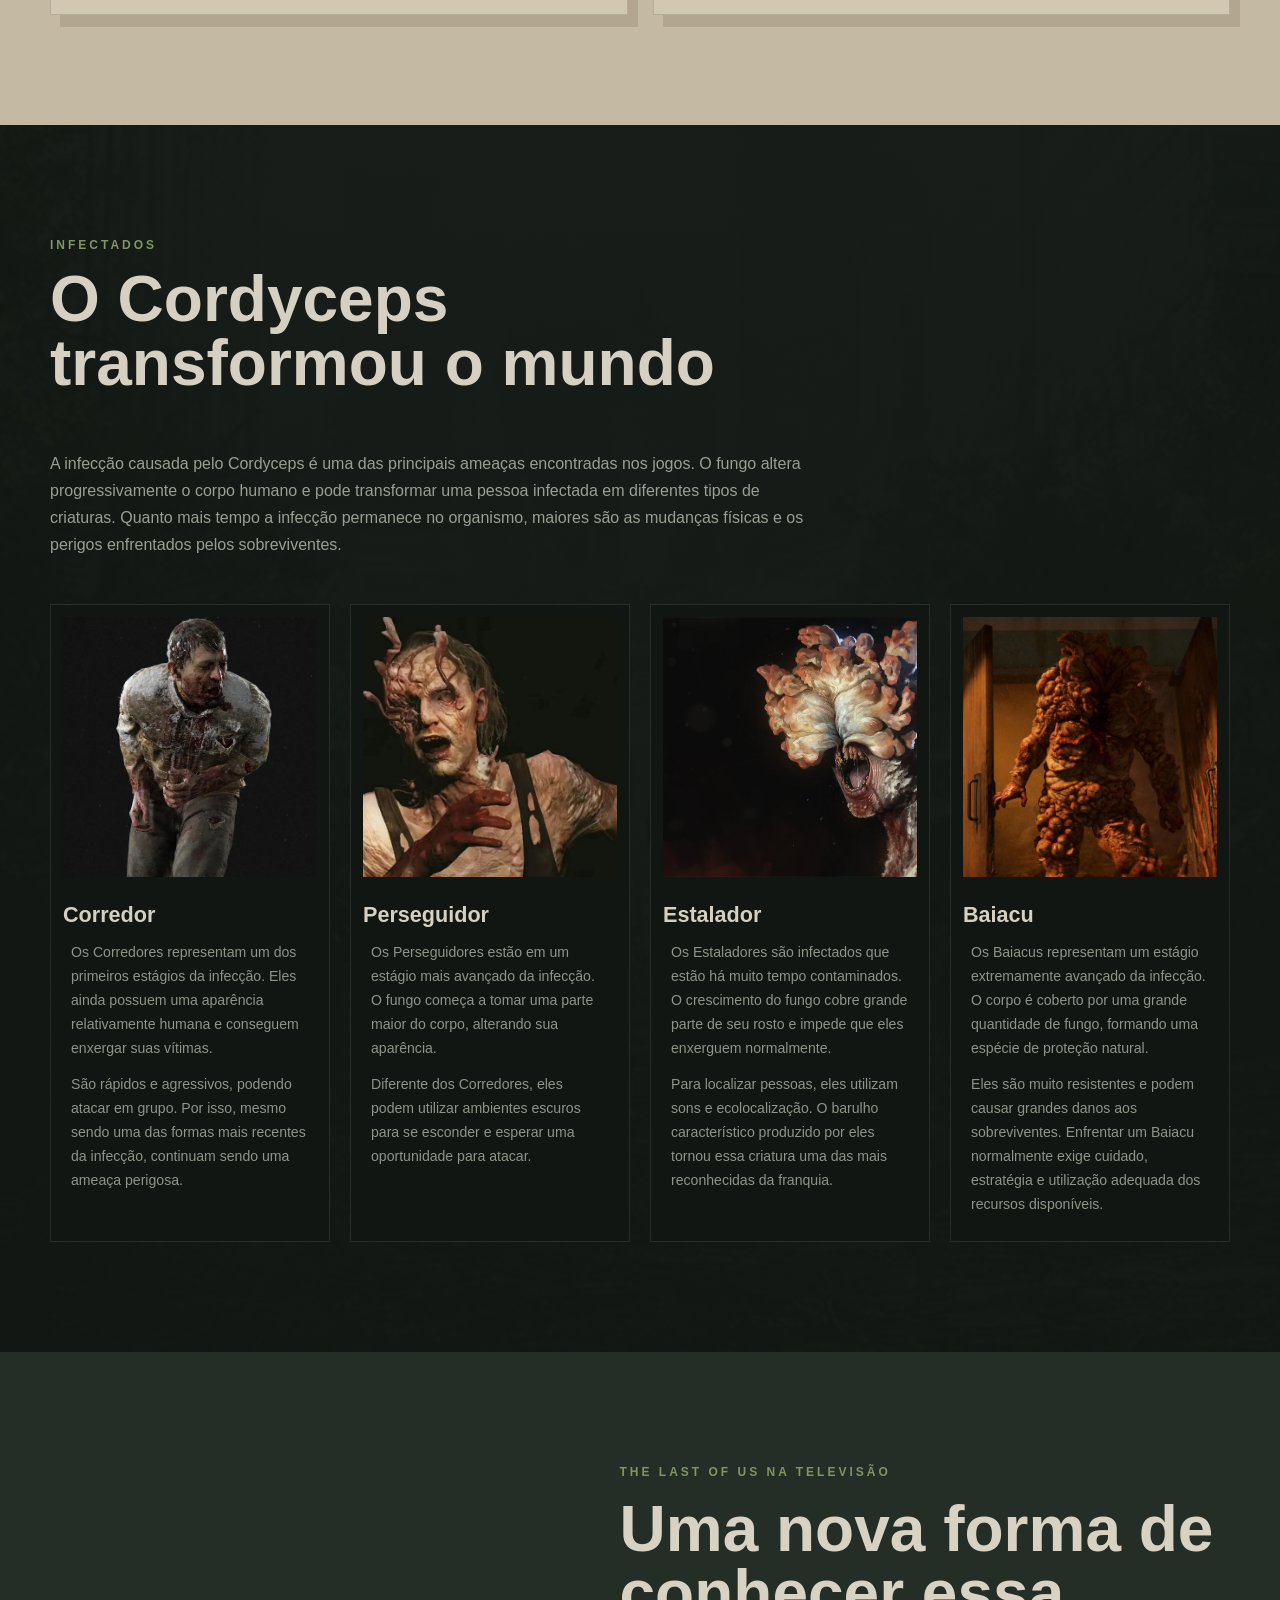
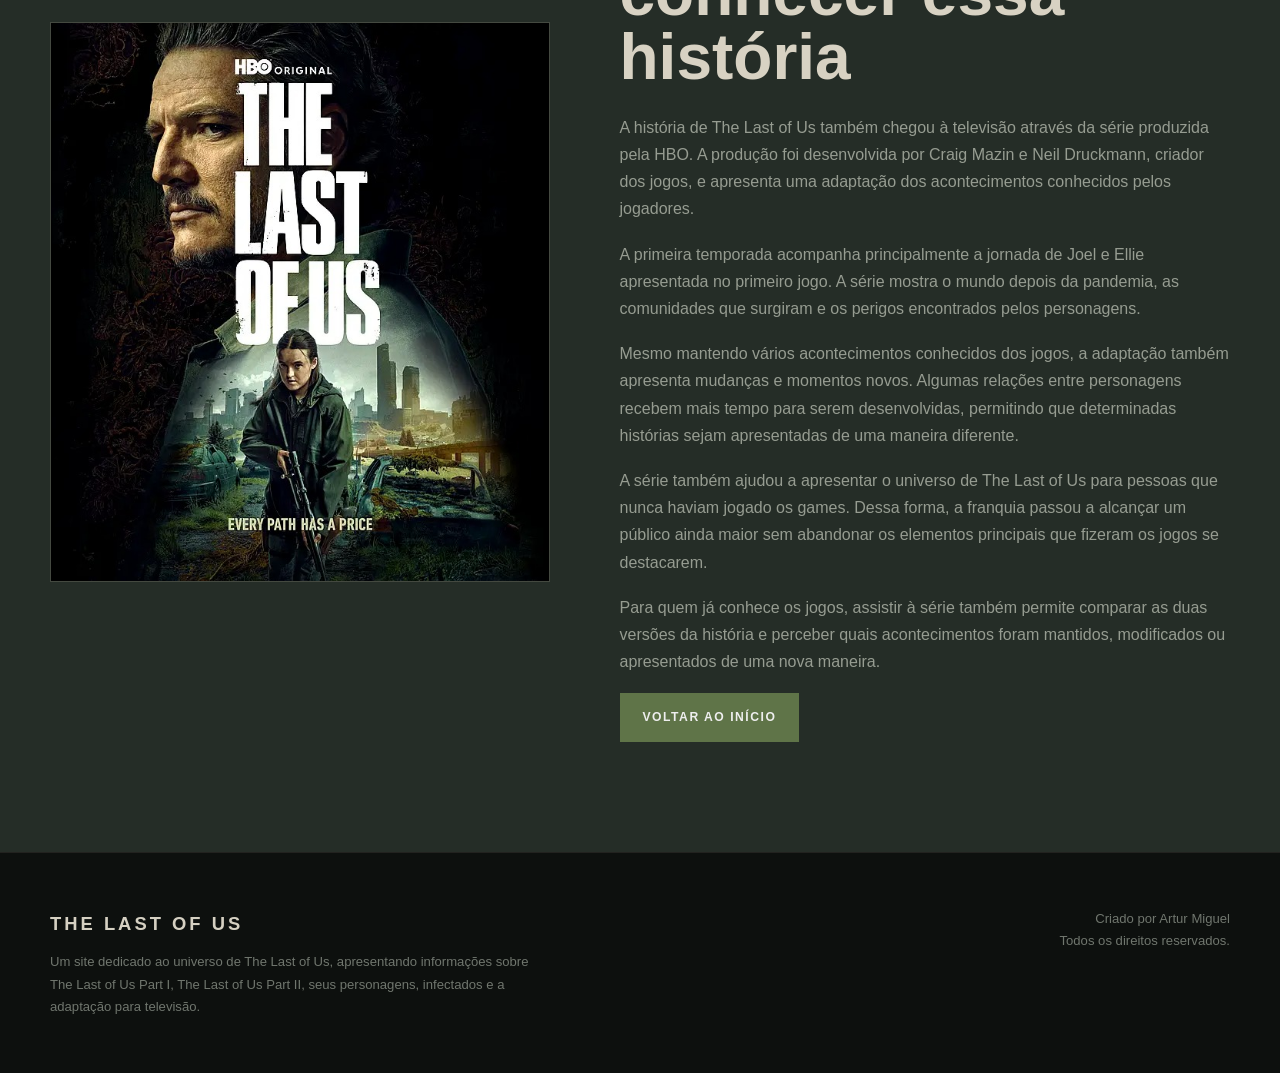
==== commit 60e8fb5b: "details" ====
--- a/pag1.html
+++ b/pag1.html
@@ -1,5 +1,6 @@
 <!DOCTYPE html>
 <html lang="pt-br">
+
 <head>
     <meta charset="UTF-8">
     <meta name="viewport" content="width=device-width, initial-scale=1.0">
@@ -13,6 +14,12 @@
     <header class="topo">
         <nav class="navbar">
             <a href="#inicio" class="logo">THE LAST OF US</a>
+            <input type="checkbox" id="nav-toggle" class="nav-toggle-input">
+            <label for="nav-toggle" class="nav-toggle" aria-label="Abrir menu">
+                <span></span>
+                <span></span>
+                <span></span>
+            </label>
 
             <ul class="menu">
                 <li><a href="#inicio">Início</a></li>
@@ -20,6 +27,15 @@
                 <li><a href="#personagens">Personagens</a></li>
                 <li><a href="#infectados">Infectados</a></li>
                 <li><a href="#serie">Série</a></li>
+                <li class="dropdown">
+                    <a href="#" class="dropdown-toggle">Mundos <span class="caret">▾</span></a>
+                    <ul class="dropdown-menu">
+                        <li><a href="index.html">Início</a></li>
+                        <li><a href="pag2.html">Zelda</a></li>
+                        <li><a href="pag3.html">...</a></li>
+                        <li><a href="pag4.html">Ghost of Tsushima</a></li>
+                    </ul>
+                </li>
             </ul>
         </nav>
     </header>
@@ -94,7 +110,7 @@
                 </div>
 
                 <div class="imagem-destaque">
-                    <img src="imgartur/mundo.jpg" alt="Mundo pós-apocalíptico de The Last of Us">
+                    <img src="img/imgartur/mundo.jpg" alt="Mundo pós-apocalíptico de The Last of Us">
                 </div>
 
             </div>
@@ -115,7 +131,7 @@
                     <article class="jogo-card">
 
                         <div class="jogo-imagem">
-                            <img src="imgartur/part1.jpg" alt="The Last of Us Part I">
+                            <img src="img/imgartur/part1.jpg" alt="The Last of Us Part I">
                             <span>PART I</span>
                         </div>
 
@@ -173,7 +189,7 @@
                     <article class="jogo-card">
 
                         <div class="jogo-imagem">
-                            <img src="imgartur/part2.jpg" alt="The Last of Us Part II">
+                            <img src="img/imgartur/part2.jpg" alt="The Last of Us Part II">
                             <span>PART II</span>
                         </div>
 
@@ -243,7 +259,7 @@
                     <article class="personagem">
 
                         <div class="personagem-imagem">
-                            <img src="imgartur/joel.jpg" alt="Joel Miller">
+                            <img src="img/imgartur/joel.jpg" alt="Joel Miller">
                         </div>
 
                         <div class="personagem-conteudo">
@@ -276,7 +292,7 @@
                     <article class="personagem">
 
                         <div class="personagem-imagem">
-                            <img src="imgartur/ellie.jpg" alt="Ellie Williams">
+                            <img src="img/imgartur/ellie.jpg" alt="Ellie Williams">
                         </div>
 
                         <div class="personagem-conteudo">
@@ -315,7 +331,7 @@
                     <article class="personagem">
 
                         <div class="personagem-imagem">
-                            <img src="imgartur/abby.jpg" alt="Abby Anderson">
+                            <img src="img/imgartur/abby.jpg" alt="Abby Anderson">
                         </div>
 
                         <div class="personagem-conteudo">
@@ -352,7 +368,7 @@
                     <article class="personagem">
 
                         <div class="personagem-imagem">
-                            <img src="imgartur/tommy.jpg" alt="Tommy Miller">
+                            <img src="img/imgartur/tommy.jpg" alt="Tommy Miller">
                         </div>
 
                         <div class="personagem-conteudo">
@@ -408,7 +424,7 @@
                     <article class="infectado">
 
                         <div class="infectado-imagem">
-                            <img src="imgartur/corredor.jpg" alt="Corredor">
+                            <img src="img/imgartur/corredor.jpg" alt="Corredor">
                         </div>
 
                         <div>
@@ -435,7 +451,7 @@
                     <article class="infectado">
 
                         <div class="infectado-imagem">
-                            <img src="imgartur/perseguidor.jpg" alt="Perseguidor">
+                            <img src="img/imgartur/perseguidor.jpg" alt="Perseguidor">
                         </div>
 
                         <div>
@@ -461,7 +477,7 @@
                     <article class="infectado">
 
                         <div class="infectado-imagem">
-                            <img src="imgartur/estalador.jpg" alt="Estalador">
+                            <img src="img/imgartur/estalador.jpg" alt="Estalador">
                         </div>
 
                         <div>
@@ -489,7 +505,7 @@
                     <article class="infectado">
 
                         <div class="infectado-imagem">
-                            <img src="imgartur/baiacu.jpg" alt="Baiacu">
+                            <img src="img/imgartur/baiacu.jpg" alt="Baiacu">
                         </div>
 
                         <div>
@@ -525,7 +541,7 @@
             <div class="container serie-grid">
 
                 <div class="serie-imagem">
-                    <img src="imgartur/serie.jpg" alt="Série The Last of Us">
+                    <img src="img/imgartur/serie.jpg" alt="Série The Last of Us">
                 </div>
 
                 <div class="serie-conteudo">
@@ -610,4 +626,5 @@
     </footer>
 
 </body>
+
 </html>
--- a/css/artur.css
+++ b/css/artur.css
@@ -508,7 +508,7 @@
     max-width: 500px;
 }
 
-.rodape-grid > div:last-child {
+.rodape-grid>div:last-child {
     text-align: right;
 }
 
@@ -560,6 +560,7 @@
 }
 
 @media (max-width: 600px) {
+
     .container,
     .navbar,
     .hero-content {
@@ -612,7 +613,7 @@
         flex-direction: column;
     }
 
-    .rodape-grid > div:last-child {
+    .rodape-grid>div:last-child {
         text-align: left;
     }
 }
@@ -638,4 +639,242 @@
     .imagem-destaque {
         height: 320px;
     }
+}
+
+/* =========================================================
+   DROPDOWN
+========================================================= */
+
+.dropdown {
+    position: relative;
+}
+
+.dropdown-toggle {
+    display: inline-flex;
+    align-items: center;
+    gap: 5px;
+}
+
+.dropdown-toggle .caret {
+    font-size: 0.6rem;
+    color: var(--verde-claro);
+    transition: transform 0.3s;
+}
+
+.dropdown:hover .dropdown-toggle .caret,
+.dropdown:focus-within .dropdown-toggle .caret {
+    transform: rotate(180deg);
+}
+
+.dropdown-menu {
+    position: absolute;
+    top: calc(100% + 14px);
+    right: 0;
+    min-width: 200px;
+    list-style: none;
+    padding: 8px 0;
+    background: var(--preto-2);
+    border: 1px solid rgba(228, 225, 215, 0.14);
+    box-shadow: 0 20px 45px var(--sombra);
+    opacity: 0;
+    visibility: hidden;
+    transform: translateY(-8px);
+    transition:
+        opacity 0.3s,
+        transform 0.3s,
+        visibility 0.3s;
+    z-index: 1100;
+}
+
+.dropdown:hover .dropdown-menu,
+.dropdown:focus-within .dropdown-menu {
+    opacity: 1;
+    visibility: visible;
+    transform: translateY(0);
+}
+
+.dropdown-menu li+li {
+    border-top: 1px solid rgba(228, 225, 215, 0.08);
+}
+
+.dropdown-menu a {
+    display: block;
+    padding: 10px 18px;
+    color: #aeb2a8;
+    font-size: 0.76rem;
+    font-weight: bold;
+    text-transform: uppercase;
+    letter-spacing: 1px;
+    transition:
+        color 0.3s,
+        background 0.3s,
+        padding-left 0.3s;
+}
+
+.dropdown-menu a:hover,
+.dropdown-menu a:focus-visible {
+    color: var(--branco);
+    background: rgba(95, 116, 72, 0.2);
+    padding-left: 24px;
+}
+
+@media (max-width: 850px) {
+    .dropdown-menu {
+        right: auto;
+        left: 50%;
+        transform: translate(-50%, -8px);
+    }
+
+    .dropdown:hover .dropdown-menu,
+    .dropdown:focus-within .dropdown-menu {
+        transform: translate(-50%, 0);
+    }
+}
+
+@media (max-width: 420px) {
+    .dropdown-toggle {
+        padding: 7px 6px;
+        font-size: 0.63rem;
+    }
+}
+
+/* =========================================================
+   MENU SANDUÍCHE (MOBILE)
+========================================================= */
+
+.nav-toggle-input {
+    display: none;
+}
+
+.nav-toggle {
+    display: none;
+    flex-direction: column;
+    justify-content: center;
+    gap: 5px;
+    width: 34px;
+    height: 34px;
+    padding: 6px;
+    cursor: pointer;
+    align-self: center;
+}
+
+.nav-toggle span {
+    display: block;
+    height: 2px;
+    width: 100%;
+    background: var(--branco);
+    transition: transform 0.3s, opacity 0.3s;
+}
+
+.nav-toggle-input:checked~.nav-toggle span:nth-child(1) {
+    transform: translateY(7px) rotate(45deg);
+}
+
+.nav-toggle-input:checked~.nav-toggle span:nth-child(2) {
+    opacity: 0;
+}
+
+.nav-toggle-input:checked~.nav-toggle span:nth-child(3) {
+    transform: translateY(-7px) rotate(-45deg);
+}
+
+@media (max-width: 850px) {
+
+    .navbar {
+        flex-direction: row;
+        flex-wrap: wrap;
+        justify-content: space-between;
+        padding: 15px 0;
+    }
+
+    .nav-toggle {
+        display: flex;
+    }
+
+
+    .menu {
+        order: 3;
+        width: 100%;
+        flex-direction: column;
+        align-items: stretch;
+        justify-content: flex-start;
+        flex-wrap: nowrap;
+        gap: 0;
+        max-height: 0;
+        overflow: hidden;
+        opacity: 0;
+        transition: max-height 0.35s ease, opacity 0.3s ease;
+    }
+
+
+    .nav-toggle-input:checked~.menu {
+        max-height: calc(100vh - 90px);
+        overflow-y: auto;
+        opacity: 1;
+        padding-top: 10px;
+        border-top: 1px solid rgba(228, 225, 215, 0.12);
+    }
+
+    .menu>li {
+        width: 100%;
+        border-bottom: 1px solid rgba(228, 225, 215, 0.08);
+    }
+
+    .menu>li>a {
+        display: block;
+        padding: 12px 6px;
+        color: #aeb2a8;
+    }
+
+    /* botão "Mundos" ocupa a linha toda */
+    .menu li.dropdown>a.dropdown-toggle {
+        display: flex;
+        width: 100%;
+        justify-content: space-between;
+        align-items: center;
+        padding: 12px 6px;
+        color: #aeb2a8;
+    }
+
+    /* submenu — reset total de posição + texto forçado a aparecer */
+    .menu li.dropdown ul.dropdown-menu {
+        position: static;
+        top: auto;
+        left: auto;
+        right: auto;
+        width: 100%;
+        min-width: 0;
+        max-width: 100%;
+        opacity: 1;
+        visibility: visible;
+        transform: none;
+        box-shadow: none;
+        border: none;
+        background: var(--preto-2);
+        display: none;
+        list-style: none;
+        padding: 0;
+    }
+
+    .menu li.dropdown>a.dropdown-toggle:focus~ul.dropdown-menu,
+    .menu li.dropdown:focus-within ul.dropdown-menu {
+        display: block;
+    }
+
+    .menu li.dropdown ul.dropdown-menu li {
+        width: 100%;
+        border-bottom: 1px solid rgba(228, 225, 215, 0.08);
+    }
+
+    .menu li.dropdown ul.dropdown-menu li a {
+        display: block;
+        width: 100%;
+        padding: 12px 6px 12px 22px;
+        color: #d7d3c6 !important;
+        background: transparent;
+        font-size: 0.76rem;
+        font-weight: bold;
+        text-transform: uppercase;
+        letter-spacing: 1px;
+    }
 }
